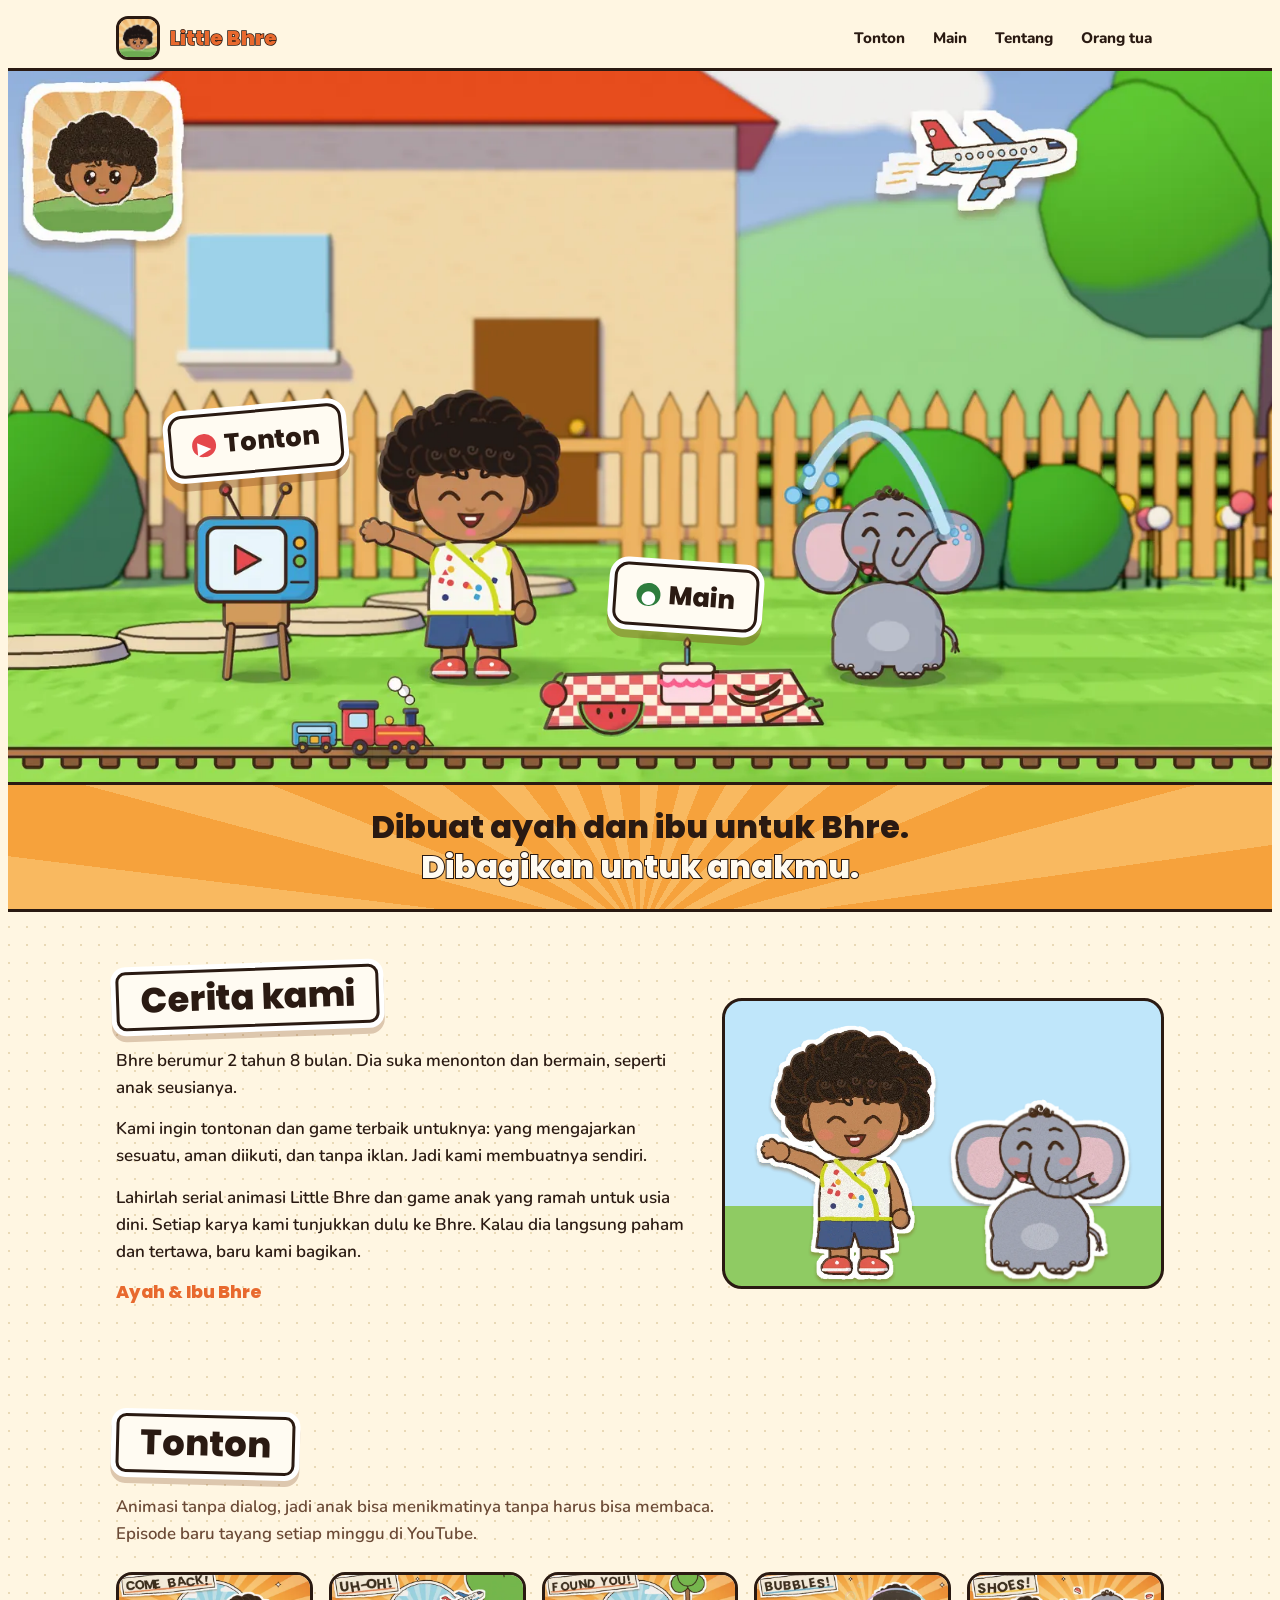
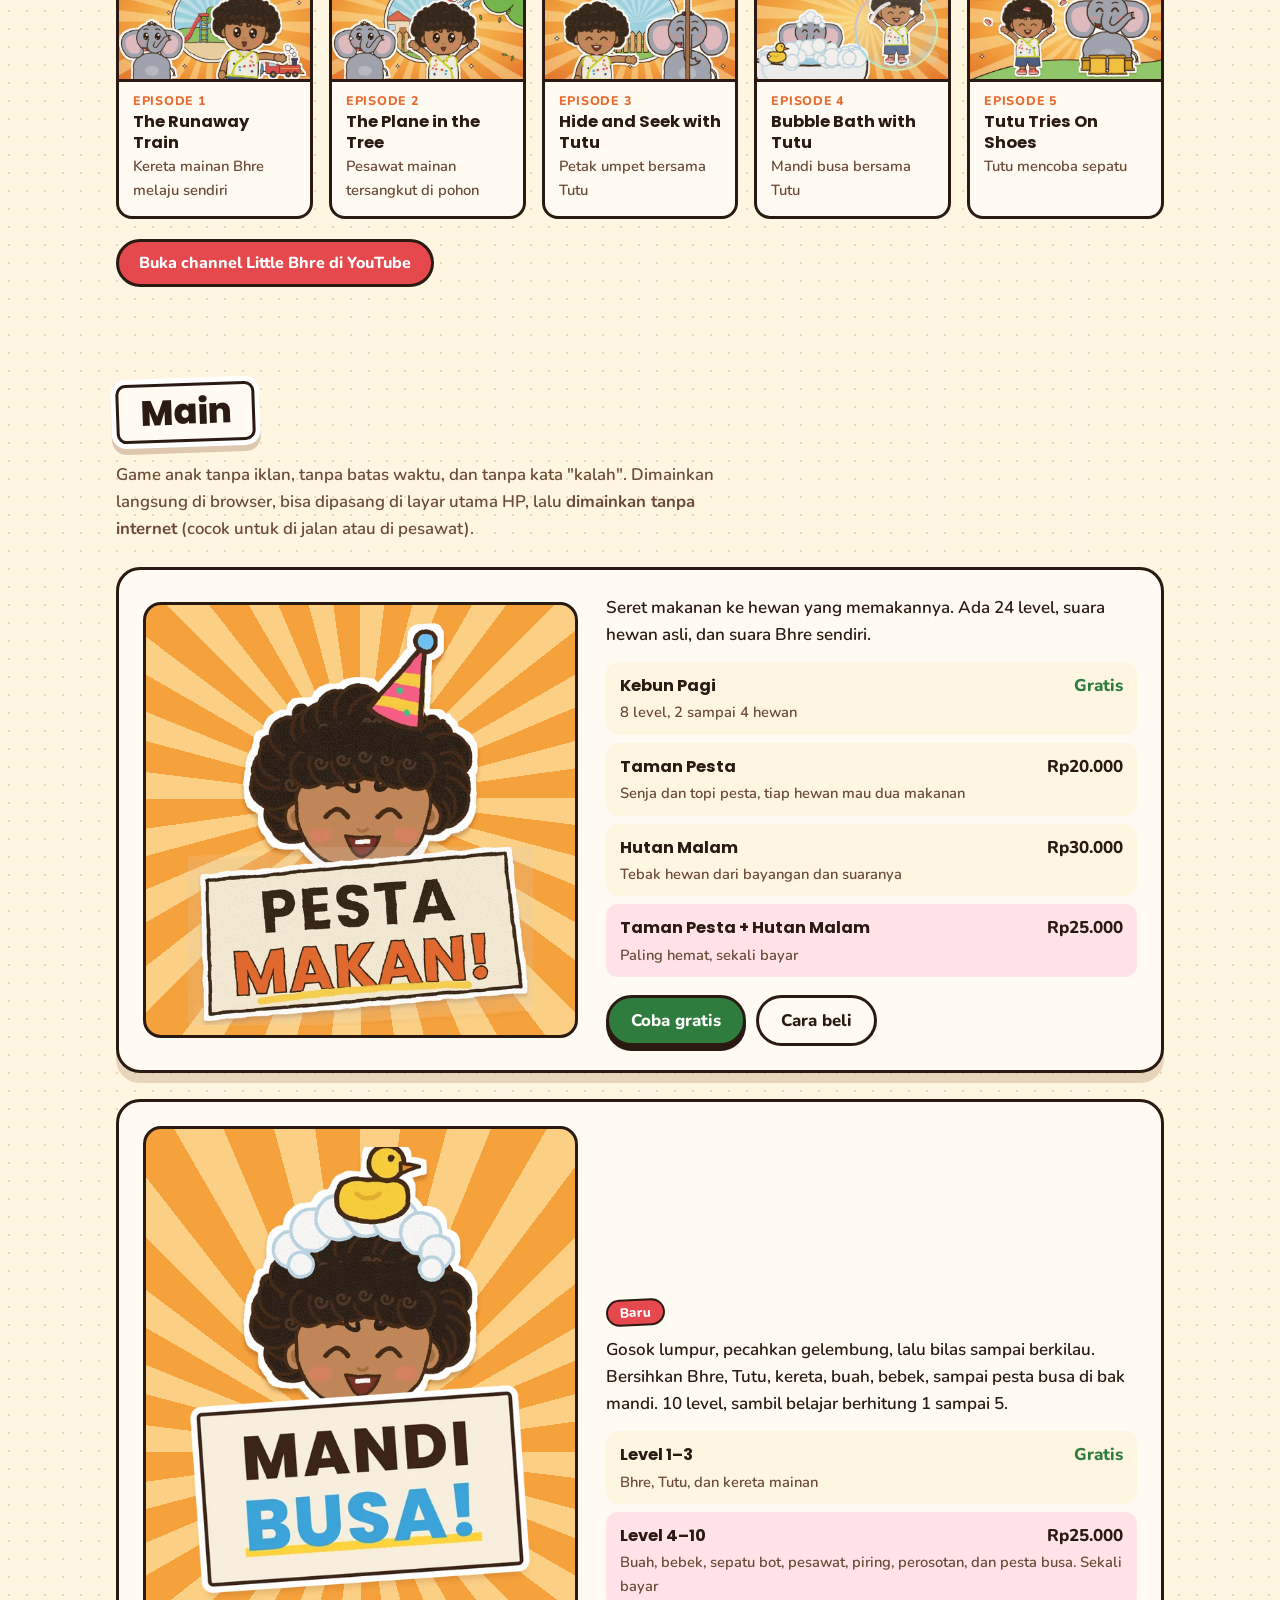
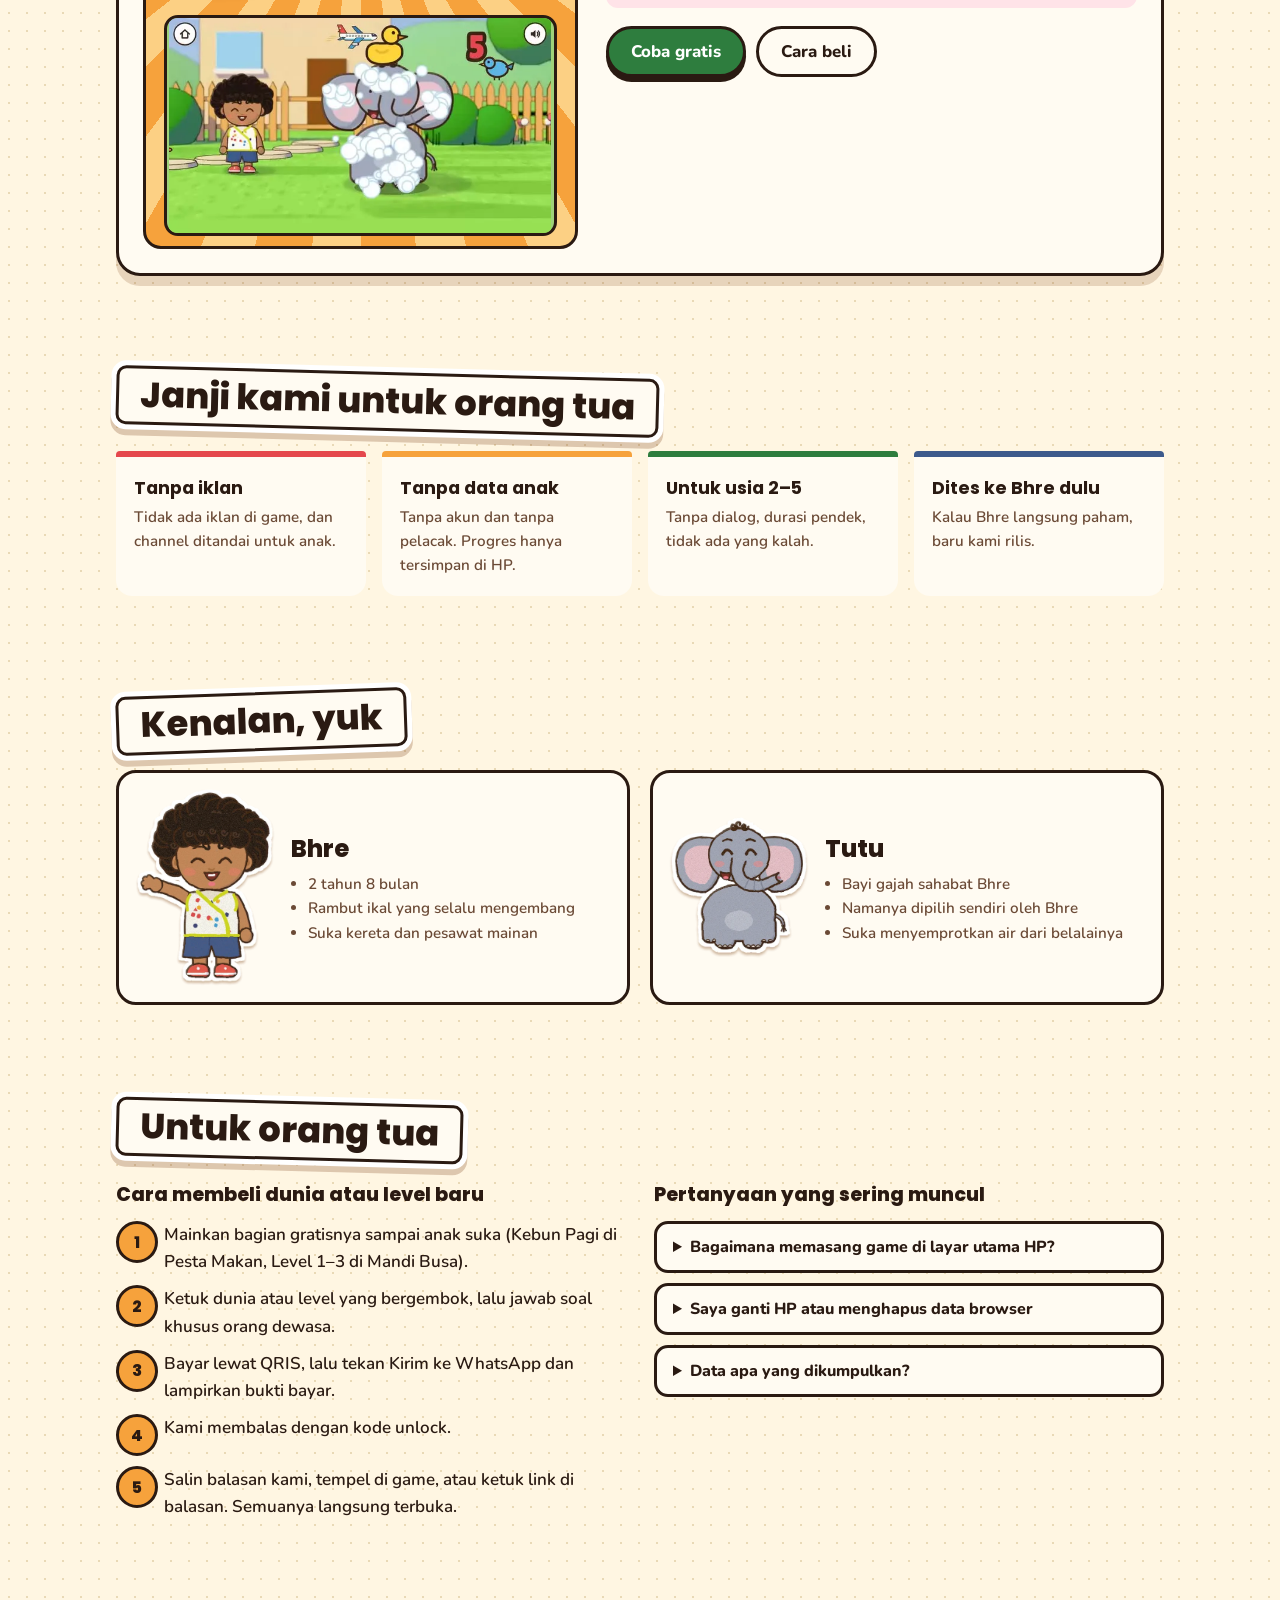
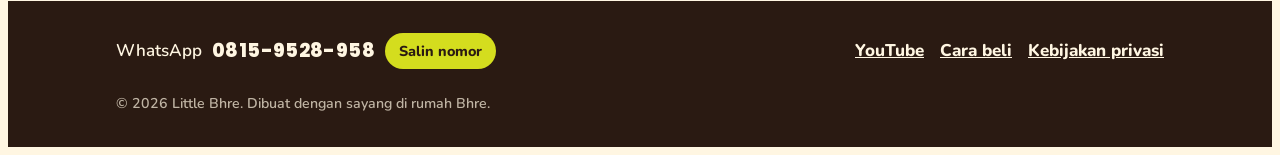
==== index.html @ a550bfcd "Info main tanpa internet + font Mandi Busa disematkan Co-Authored-By: Claude Opus 5.5 <noreply@anthr" ====
<!DOCTYPE html>
<html lang="id">
<head>
<meta charset="utf-8">
<meta name="viewport" content="width=device-width,initial-scale=1,viewport-fit=cover">
<title>Little Bhre: kartun tanpa dialog dan game anak 2–5 tahun</title>
<meta name="description" content="Dibuat ayah dan ibu untuk Bhre, dibagikan untuk anakmu. Animasi tanpa dialog dan game Pesta Makan serta Mandi Busa tanpa iklan untuk anak 2–5 tahun.">
<link rel="canonical" href="https://littlebhre.com/">
<meta property="og:title" content="Little Bhre">
<meta property="og:description" content="Dibuat ayah dan ibu untuk Bhre. Dibagikan untuk anakmu.">
<meta property="og:image" content="https://littlebhre.com/assets/og.jpg">
<meta property="og:url" content="https://littlebhre.com/">
<meta property="og:type" content="website">
<meta name="theme-color" content="#FFF6E2">
<link rel="icon" href="/favicon.png">
<link rel="apple-touch-icon" href="/apple-touch-icon.png">
<link rel="preload" href="/assets/img/78f86405.webp" as="image" media="(min-width:641px)">
<link rel="preload" href="/assets/img/39d2de30.webp" as="image" media="(max-width:640px)">
<style>
@font-face{font-family:Poppins;font-weight:700;font-display:swap;src:url(/assets/fonts/poppins-latin-700-normal.woff2) format("woff2")}
@font-face{font-family:Poppins;font-weight:800;font-display:swap;src:url(/assets/fonts/poppins-latin-800-normal.woff2) format("woff2")}
@font-face{font-family:Nunito;font-weight:600;font-display:swap;src:url(/assets/fonts/nunito-latin-600-normal.woff2) format("woff2")}
@font-face{font-family:Nunito;font-weight:700;font-display:swap;src:url(/assets/fonts/nunito-latin-700-normal.woff2) format("woff2")}
@font-face{font-family:Nunito;font-weight:800;font-display:swap;src:url(/assets/fonts/nunito-latin-800-normal.woff2) format("woff2")}
</style>
<style>
/* Layout: a storybook — the yard key visual opens the book, then each section is a page with a hand-cut sticker heading; single warm daytime theme by choice (the channel's own look). */
:root{
  --paper:#FFF6E2; --page:#FFFBF2; --sun:#F6A23C; --sun-deep:#E8692E; --ink:#2A1A12; --ink-soft:#6B4A36;
  --grass:#8FCB63; --grass-deep:#2E7D3E; --lime:#D4DD1E; --navy:#3D5A8C; --blush:#EE7F6E; --sky:#BFE6FA;
  --display:"Poppins","Arial Rounded MT Bold","Trebuchet MS",system-ui,sans-serif;
  --body:"Nunito","Trebuchet MS",system-ui,sans-serif;
  color-scheme:light;
}
*{box-sizing:border-box}
html{scroll-behavior:smooth}
@media (prefers-reduced-motion:reduce){html{scroll-behavior:auto}*{animation:none!important;transition:none!important}}
body{background:var(--paper);color:var(--ink);font:600 17px/1.6 var(--body);
  background-image:radial-gradient(#e9d9b6 1px,transparent 1.2px);background-size:18px 18px}
a{color:inherit}
img{max-width:100%;display:block}
.wrap{max-width:1080px;margin:0 auto;padding-left:max(16px,env(safe-area-inset-left,0px));padding-right:max(16px,env(safe-area-inset-right,0px))}
:focus-visible{outline:3px solid var(--navy);outline-offset:3px;border-radius:6px}

/* header */
header{position:sticky;top:env(safe-area-inset-top,0px);z-index:20;background:var(--paper);border-bottom:3px solid var(--ink)}
body::before{content:"";position:fixed;inset:0 0 auto;height:env(safe-area-inset-top,0px);z-index:21;background:var(--paper)}
header .wrap{display:flex;align-items:center;gap:14px;padding-block:8px}
.brand{display:flex;align-items:center;gap:10px;text-decoration:none;font:800 1.25rem var(--display);color:var(--sun-deep);
  -webkit-text-stroke:1.5px var(--ink);paint-order:stroke fill;white-space:nowrap}
.brand img{width:44px;height:44px;border-radius:12px;border:3px solid var(--ink)}
nav{margin-left:auto;display:flex;gap:4px;overflow-x:auto;scrollbar-width:none}
nav a{font:800 .95rem var(--body);text-decoration:none;padding:8px 12px;border-radius:999px;white-space:nowrap}
nav a:hover{background:#FFE7A8}
@media (max-width:640px){nav a.hide-s{display:none}.brand span{display:none}}

/* hero: the yard, two doors */
.hero{position:relative;border-bottom:3px solid var(--ink);background:var(--grass)}
.hero picture,.hero img{width:100%;height:auto}
.door{position:absolute;transform:translate(-50%,-50%) rotate(var(--r,-4deg));display:inline-flex;align-items:center;gap:8px;
  font:800 clamp(1rem,2.4vw,1.6rem) var(--display);text-decoration:none;color:var(--ink);background:var(--page);
  border:3px solid var(--ink);border-radius:14px;padding:.35em .8em;box-shadow:0 0 0 5px #fff,0 8px 0 5px rgba(122,58,16,.35);
  transition:transform .15s}
.door:hover{transform:translate(-50%,-55%) rotate(var(--r,-4deg)) scale(1.06)}
.door .ic{width:1.3em;height:1.3em;border-radius:50%;display:grid;place-items:center;color:#fff;font-size:.7em}
.door.watch{left:19.6%;top:52%;--r:-5deg}.door.watch .ic{background:#E5484D}
.door.play{left:53.6%;top:74%;--r:4deg}.door.play .ic{background:var(--grass-deep)}
@media (max-width:640px){.door.watch{left:22%;top:50%}.door.play{left:56%;top:76%}}
.tagline{background:var(--sun);border-bottom:3px solid var(--ink);
  background-image:repeating-conic-gradient(from 0deg at 50% 120%,#FFE7A855 0deg 7deg,transparent 7deg 15deg)}
.tagline .wrap{padding-block:22px;text-align:center}
.tagline p{margin:0;font:800 clamp(1.25rem,3.6vw,2rem)/1.25 var(--display);text-wrap:balance}
.tagline p span{display:block;color:var(--page);-webkit-text-stroke:2px var(--ink);paint-order:stroke fill}

/* pages */
section{padding-block:56px 40px}
.sticker-h{display:inline-block;margin:0 0 20px;font:800 clamp(1.5rem,4vw,2.2rem)/1.1 var(--display);background:var(--page);
  border:3px solid var(--ink);border-radius:10px;padding:.2em .6em;transform:rotate(-2deg);box-shadow:0 0 0 5px #fff,0 6px 0 5px rgba(122,58,16,.25)}
.sticker-h.alt{transform:rotate(1.5deg)}
.lead{max-width:62ch;margin:0 0 24px;color:var(--ink-soft);font-size:1.05rem}

/* story */
.story{display:grid;grid-template-columns:1.3fr 1fr;gap:32px;align-items:center}
.story-text p{margin:0 0 14px;max-width:58ch}
.sig{font:800 1.1rem var(--display);color:var(--sun-deep)}
.story-art{display:flex;align-items:flex-end;justify-content:center;gap:8px;background:var(--sky);border:3px solid var(--ink);border-radius:20px;
  padding:24px 16px 0;background-image:linear-gradient(transparent 72%,var(--grass) 72%)}
.story-art img{width:46%}
@media (max-width:760px){.story{grid-template-columns:1fr}}

/* watch */
.eps{display:grid;grid-template-columns:repeat(auto-fill,minmax(180px,1fr));gap:16px}
.ep{background:var(--page);border:3px solid var(--ink);border-radius:16px;overflow:hidden;text-decoration:none;display:flex;flex-direction:column;transition:transform .15s}
.ep:hover{transform:translateY(-4px) rotate(-.6deg)}
.ep img{aspect-ratio:16/9;width:100%;object-fit:cover;border-bottom:3px solid var(--ink)}
.ep div{padding:10px 14px 14px;display:flex;flex-direction:column;gap:2px}
.ep small{font:800 .78rem var(--body);letter-spacing:.06em;text-transform:uppercase;color:var(--sun-deep)}
.ep b{font:700 1.02rem/1.3 var(--display)}
.ep span{font-size:.92rem;color:var(--ink-soft)}
.more{display:inline-flex;margin-top:20px;font:800 1rem var(--body);background:#E5484D;color:#fff;border:3px solid var(--ink);border-radius:999px;padding:10px 20px;text-decoration:none}

/* play */
.game{display:grid;grid-template-columns:minmax(0,.9fr) minmax(0,1.1fr);gap:28px;align-items:center;background:var(--page);border:3px solid var(--ink);
  border-radius:24px;padding:24px;box-shadow:0 10px 0 rgba(122,58,16,.18)}
.game-art{position:relative;background:var(--sun);border:3px solid var(--ink);border-radius:18px;padding:18px 18px 10px;
  background-image:repeating-conic-gradient(from 0deg at 50% 45%,#FFE7A8aa 0deg 7deg,transparent 7deg 15deg);display:flex;flex-direction:column;align-items:center}
.game-art .hd{width:62%}
.game-art .tt{width:88%;margin-top:-10%}
.worlds{list-style:none;margin:0 0 18px;padding:0;display:flex;flex-direction:column;gap:8px}
.worlds li{display:grid;grid-template-columns:1fr auto;gap:2px 12px;align-items:baseline;padding:10px 14px;border-radius:12px;background:var(--paper)}
.worlds b{font:700 1.02rem var(--display)}
.worlds em{font-style:normal;font-weight:800;font-variant-numeric:tabular-nums;white-space:nowrap}
.worlds li.free em{color:var(--grass-deep)}
.worlds li.best{background:#FFE3E8}
.worlds span{grid-column:1/-1;font-size:.92rem;color:var(--ink-soft)}
.btns{display:flex;gap:10px;flex-wrap:wrap}
.btn{font:800 1.05rem var(--body);text-decoration:none;border:3px solid var(--ink);border-radius:999px;padding:11px 22px;display:inline-flex}
.btn.go{background:var(--grass-deep);color:#fff;box-shadow:0 5px 0 var(--ink)}
.btn.ghost{background:var(--page)}
.game+.game{margin-top:26px}
.game-art .pv{width:100%;margin-top:12px;border:3px solid var(--ink);border-radius:14px;background:#9fd27a;aspect-ratio:16/9;display:block}
.new{display:inline-block;font:800 .85rem var(--body);background:#E5484D;color:#fff;border:2px solid var(--ink);border-radius:999px;padding:2px 12px;margin-bottom:10px;transform:rotate(-3deg)}
@media (max-width:760px){.game{grid-template-columns:1fr}}

/* promise */
.promises{display:grid;grid-template-columns:repeat(4,1fr);gap:16px}
.pr{padding:18px;border-top:6px solid var(--c);background:var(--page);border-radius:4px 4px 16px 16px}
.pr b{display:block;font:700 1.1rem var(--display);margin-bottom:4px}
.pr p{margin:0;font-size:.95rem;color:var(--ink-soft)}
@media (max-width:860px){.promises{grid-template-columns:repeat(2,1fr)}}
@media (max-width:460px){.promises{grid-template-columns:1fr}}

/* meet */
.meet{display:grid;grid-template-columns:1fr 1fr;gap:20px}
.who{display:grid;grid-template-columns:140px 1fr;gap:16px;align-items:center;background:var(--page);border:3px solid var(--ink);border-radius:20px;padding:16px}
.who img{width:100%}
.who h3{margin:0 0 6px;font:800 1.5rem var(--display)}
.who ul{margin:0;padding-left:1.1em;color:var(--ink-soft);font-size:.95rem}
@media (max-width:760px){.meet{grid-template-columns:1fr}}
@media (max-width:420px){.who{grid-template-columns:96px 1fr}}

/* parents */
.parents{display:grid;grid-template-columns:1fr 1fr;gap:28px}
.steps{margin:0;padding:0;list-style:none;counter-reset:s;display:flex;flex-direction:column;gap:10px}
.steps li{counter-increment:s;display:grid;grid-template-columns:36px 1fr;gap:12px;align-items:start}
.steps li::before{content:counter(s);width:36px;height:36px;border-radius:50%;background:var(--sun);border:3px solid var(--ink);display:grid;place-items:center;font:800 1rem var(--display)}
details{background:var(--page);border:3px solid var(--ink);border-radius:14px;padding:12px 16px;margin-bottom:10px}
summary{font:800 1rem var(--body);cursor:pointer}
details p{margin:8px 0 0;color:var(--ink-soft);font-size:.95rem}
@media (max-width:760px){.parents{grid-template-columns:1fr}}
h3.sub{font:800 1.2rem var(--display);margin:0 0 12px}

/* footer */
footer{background:var(--ink);color:var(--paper);margin-top:40px}
footer .wrap{padding-block:32px;display:flex;flex-wrap:wrap;gap:24px;justify-content:space-between;align-items:center}
footer .wa{display:flex;align-items:center;gap:10px;flex-wrap:wrap}
footer .num{font:800 1.2rem var(--display);user-select:all;letter-spacing:.02em}
footer button{font:800 .9rem var(--body);background:var(--lime);color:var(--ink);border:0;border-radius:999px;padding:8px 14px;cursor:pointer}
footer .links{display:flex;gap:16px;flex-wrap:wrap}
footer .links a{color:var(--paper);font-weight:800}
footer small{display:block;width:100%;opacity:.7}
</style>
</head>
<body>
<header>
  <div class="wrap">
    <a class="brand" href="#top"><img src="/assets/img/2ba842e4.webp" alt=""><span>Little Bhre</span></a>
    <nav aria-label="Menu">
      <a href="#tonton">Tonton</a>
      <a href="#main">Main</a>
      <a class="hide-s" href="#tentang">Tentang</a>
      <a href="#orang-tua">Orang tua</a>
    </nav>
  </div>
</header>

<main id="top">
  <div class="hero">
    <picture>
      <source media="(max-width:640px)" srcset="/assets/img/39d2de30.webp">
      <img src="/assets/img/78f86405.webp" alt="Pagi di halaman rumah Bhre: Bhre melambai, Tutu si bayi gajah menyemprotkan air, TV kecil di bangku, tikar piknik penuh makanan, kereta mainan di rel, dan pesawat mainan di langit." width="1600" height="900">
    </picture>
    <a class="door watch" href="#tonton"><span class="ic">▶</span>Tonton</a>
    <a class="door play" href="#main"><span class="ic">●</span>Main</a>
  </div>

  <div class="tagline"><div class="wrap"><p>Dibuat ayah dan ibu untuk Bhre. <span>Dibagikan untuk anakmu.</span></p></div></div>

  <section id="tentang"><div class="wrap story">
    <div class="story-text">
      <h2 class="sticker-h">Cerita kami</h2>
      <p>Bhre berumur 2 tahun 8 bulan. Dia suka menonton dan bermain, seperti anak seusianya.</p>
      <p>Kami ingin tontonan dan game terbaik untuknya: yang mengajarkan sesuatu, aman diikuti, dan tanpa iklan. Jadi kami membuatnya sendiri.</p>
      <p>Lahirlah serial animasi Little Bhre dan game anak yang ramah untuk usia dini. Setiap karya kami tunjukkan dulu ke Bhre. Kalau dia langsung paham dan tertawa, baru kami bagikan.</p>
      <p class="sig">Ayah &amp; Ibu Bhre</p>
    </div>
    <div class="story-art"><img src="/assets/img/f233f52d.webp" alt="Bhre melambai"><img src="/assets/img/1e8a3838.webp" alt="Tutu si bayi gajah"></div>
  </div></section>

  <section id="tonton"><div class="wrap">
    <h2 class="sticker-h alt">Tonton</h2>
    <p class="lead">Animasi tanpa dialog, jadi anak bisa menikmatinya tanpa harus bisa membaca. Episode baru tayang setiap minggu di YouTube.</p>
    <div class="eps">
      <a class="ep" href="https://www.youtube.com/@LittleBhre" target="_blank" rel="noopener"><img src="/assets/img/b482a9e2.webp" alt="" loading="lazy"><div><small>Episode 1</small><b>The Runaway Train</b><span>Kereta mainan Bhre melaju sendiri</span></div></a>
      <a class="ep" href="https://www.youtube.com/@LittleBhre" target="_blank" rel="noopener"><img src="/assets/img/e66107a1.webp" alt="" loading="lazy"><div><small>Episode 2</small><b>The Plane in the Tree</b><span>Pesawat mainan tersangkut di pohon</span></div></a>
      <a class="ep" href="https://www.youtube.com/@LittleBhre" target="_blank" rel="noopener"><img src="/assets/img/efaaf695.webp" alt="" loading="lazy"><div><small>Episode 3</small><b>Hide and Seek with Tutu</b><span>Petak umpet bersama Tutu</span></div></a>
      <a class="ep" href="https://www.youtube.com/@LittleBhre" target="_blank" rel="noopener"><img src="/assets/img/8c132d86.webp" alt="" loading="lazy"><div><small>Episode 4</small><b>Bubble Bath with Tutu</b><span>Mandi busa bersama Tutu</span></div></a>
      <a class="ep" href="https://www.youtube.com/@LittleBhre" target="_blank" rel="noopener"><img src="/assets/img/aa421051.webp" alt="" loading="lazy"><div><small>Episode 5</small><b>Tutu Tries On Shoes</b><span>Tutu mencoba sepatu</span></div></a>
    </div>
    <a class="more" href="https://www.youtube.com/@LittleBhre" target="_blank" rel="noopener">Buka channel Little Bhre di YouTube</a>
  </div></section>

  <section id="main"><div class="wrap">
    <h2 class="sticker-h">Main</h2>
    <p class="lead">Game anak tanpa iklan, tanpa batas waktu, dan tanpa kata "kalah". Dimainkan langsung di browser, bisa dipasang di layar utama HP, lalu <b>dimainkan tanpa internet</b> (cocok untuk di jalan atau di pesawat).</p>
    <div class="game">
      <div class="game-art"><img class="hd" src="/assets/img/6e64c2ef.webp" alt="Bhre bertopi pesta tertawa"><img class="tt" src="/assets/img/75345f1c.webp" alt="Pesta Makan!"></div>
      <div>
        <p style="margin:0 0 14px">Seret makanan ke hewan yang memakannya. Ada 24 level, suara hewan asli, dan suara Bhre sendiri.</p>
        <ul class="worlds">
          <li class="free"><b>Kebun Pagi</b><em>Gratis</em><span>8 level, 2 sampai 4 hewan</span></li>
          <li><b>Taman Pesta</b><em>Rp20.000</em><span>Senja dan topi pesta, tiap hewan mau dua makanan</span></li>
          <li><b>Hutan Malam</b><em>Rp30.000</em><span>Tebak hewan dari bayangan dan suaranya</span></li>
          <li class="best"><b>Taman Pesta + Hutan Malam</b><em>Rp25.000</em><span>Paling hemat, sekali bayar</span></li>
        </ul>
        <div class="btns">
          <a class="btn go" href="/pesta-makan/">Coba gratis</a>
          <a class="btn ghost" href="#orang-tua">Cara beli</a>
        </div>
      </div>
    </div>
    <div class="game">
      <div class="game-art"><img class="hd" src="/assets/img/mb_head.webp" alt="Bhre bermahkota busa dan bebek karet, tertawa"><img class="tt" src="/assets/img/mb_title.webp" alt="Mandi Busa!">
        <video class="pv" src="/assets/img/mb_preview.mp4" poster="/assets/img/mb_preview.webp" autoplay muted loop playsinline preload="metadata" aria-label="Cuplikan permainan Mandi Busa"></video></div>
      <div>
        <span class="new">Baru</span>
        <p style="margin:0 0 14px">Gosok lumpur, pecahkan gelembung, lalu bilas sampai berkilau. Bersihkan Bhre, Tutu, kereta, buah, bebek, sampai pesta busa di bak mandi. 10 level, sambil belajar berhitung 1 sampai 5.</p>
        <ul class="worlds">
          <li class="free"><b>Level 1–3</b><em>Gratis</em><span>Bhre, Tutu, dan kereta mainan</span></li>
          <li class="best"><b>Level 4–10</b><em>Rp25.000</em><span>Buah, bebek, sepatu bot, pesawat, piring, perosotan, dan pesta busa. Sekali bayar</span></li>
        </ul>
        <div class="btns">
          <a class="btn go" href="/mandi-busa/">Coba gratis</a>
          <a class="btn ghost" href="#orang-tua">Cara beli</a>
        </div>
      </div>
    </div>
  </div></section>

  <section id="janji"><div class="wrap">
    <h2 class="sticker-h alt">Janji kami untuk orang tua</h2>
    <div class="promises">
      <div class="pr" style="--c:#E5484D"><b>Tanpa iklan</b><p>Tidak ada iklan di game, dan channel ditandai untuk anak.</p></div>
      <div class="pr" style="--c:var(--sun)"><b>Tanpa data anak</b><p>Tanpa akun dan tanpa pelacak. Progres hanya tersimpan di HP.</p></div>
      <div class="pr" style="--c:var(--grass-deep)"><b>Untuk usia 2–5</b><p>Tanpa dialog, durasi pendek, tidak ada yang kalah.</p></div>
      <div class="pr" style="--c:var(--navy)"><b>Dites ke Bhre dulu</b><p>Kalau Bhre langsung paham, baru kami rilis.</p></div>
    </div>
  </div></section>

  <section id="kenalan"><div class="wrap">
    <h2 class="sticker-h">Kenalan, yuk</h2>
    <div class="meet">
      <div class="who"><img src="/assets/img/f233f52d.webp" alt=""><div><h3>Bhre</h3><ul><li>2 tahun 8 bulan</li><li>Rambut ikal yang selalu mengembang</li><li>Suka kereta dan pesawat mainan</li></ul></div></div>
      <div class="who"><img src="/assets/img/1e8a3838.webp" alt=""><div><h3>Tutu</h3><ul><li>Bayi gajah sahabat Bhre</li><li>Namanya dipilih sendiri oleh Bhre</li><li>Suka menyemprotkan air dari belalainya</li></ul></div></div>
    </div>
  </div></section>

  <section id="orang-tua"><div class="wrap">
    <h2 class="sticker-h alt">Untuk orang tua</h2>
    <div class="parents">
      <div>
        <h3 class="sub">Cara membeli dunia atau level baru</h3>
        <ol class="steps">
          <li>Mainkan bagian gratisnya sampai anak suka (Kebun Pagi di Pesta Makan, Level 1–3 di Mandi Busa).</li>
          <li>Ketuk dunia atau level yang bergembok, lalu jawab soal khusus orang dewasa.</li>
          <li>Bayar lewat QRIS, lalu tekan Kirim ke WhatsApp dan lampirkan bukti bayar.</li>
          <li>Kami membalas dengan kode unlock.</li>
          <li>Salin balasan kami, tempel di game, atau ketuk link di balasan. Semuanya langsung terbuka.</li>
        </ol>
      </div>
      <div>
        <h3 class="sub">Pertanyaan yang sering muncul</h3>
        <details><summary>Bagaimana memasang game di layar utama HP?</summary><p>Android: buka game di Chrome, lalu tekan tombol <b>📲 Pasang di HP</b> (atau menu ⋮ → <b>Instal aplikasi</b>). iPhone: buka di Safari, tekan tombol Bagikan → <b>Tambahkan ke Layar Utama</b>. Ikon game muncul seperti aplikasi dan tetap bisa dimainkan tanpa internet.</p></details>
        <details><summary>Saya ganti HP atau menghapus data browser</summary><p>Kode unlock terikat ke HP. Kirim bukti bayar lama ke WhatsApp kami, dan kami buatkan kode baru tanpa biaya.</p></details>
        <details><summary>Data apa yang dikumpulkan?</summary><p>Tidak ada. Game tidak memakai akun, iklan, atau pelacak. Pembayaran lewat QRIS dan percakapan WhatsApp hanya untuk mengirim kode.</p></details>
      </div>
    </div>
  </div></section>
</main>

<footer><div class="wrap">
  <div class="wa"><span>WhatsApp</span><span class="num" id="wa">0815-9528-958</span><button id="copyWa" type="button">Salin nomor</button></div>
  <div class="links"><a href="https://www.youtube.com/@LittleBhre" target="_blank" rel="noopener">YouTube</a><a href="#orang-tua">Cara beli</a><a href="/privasi/">Kebijakan privasi</a></div>
  <small>© 2026 Little Bhre. Dibuat dengan sayang di rumah Bhre.</small>
</div></footer>

<script>
document.getElementById("copyWa").addEventListener("click",async e=>{const b=e.currentTarget;
  try{await navigator.clipboard.writeText("08159528958");b.textContent="Tersalin"}
  catch(_){const r=document.createRange();r.selectNodeContents(document.getElementById("wa"));const s=getSelection();s.removeAllRanges();s.addRange(r);b.textContent="Nomor terpilih"}
  setTimeout(()=>b.textContent="Salin nomor",1600)});
</script>

</body></html>
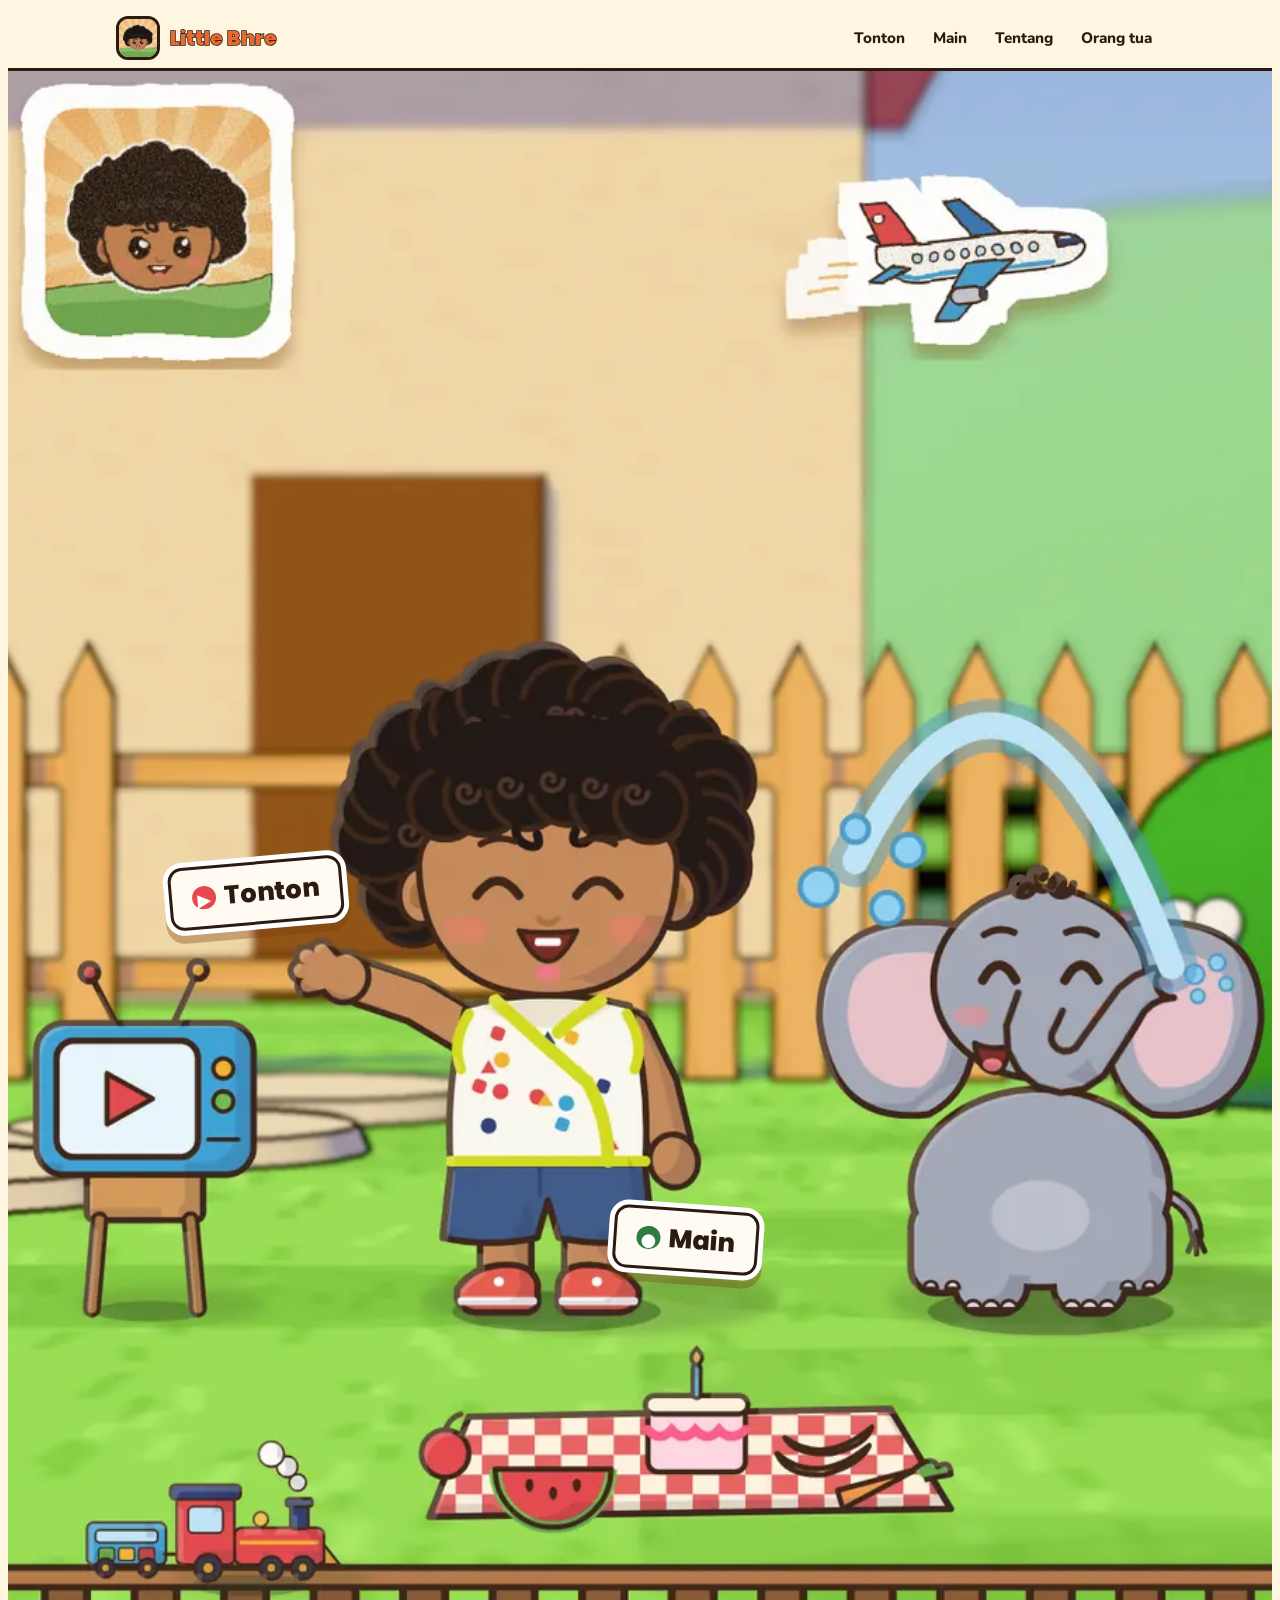
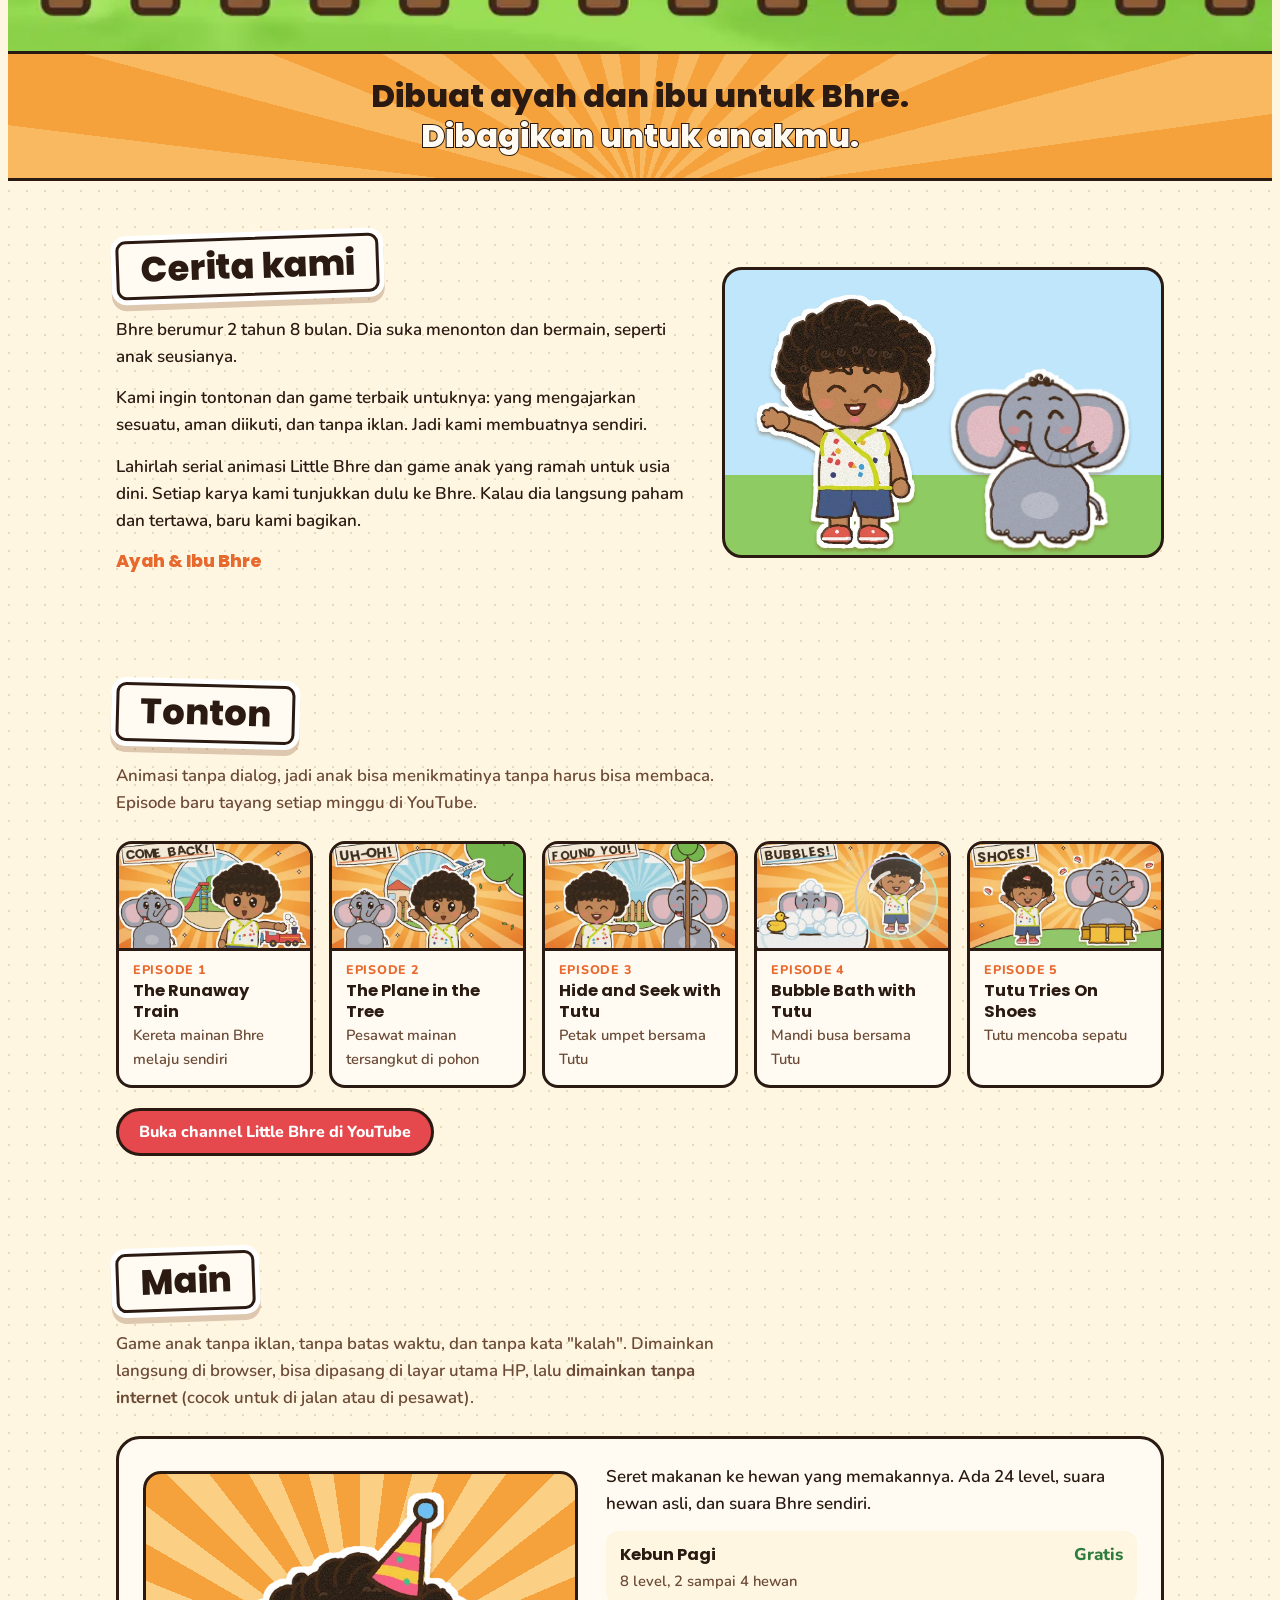
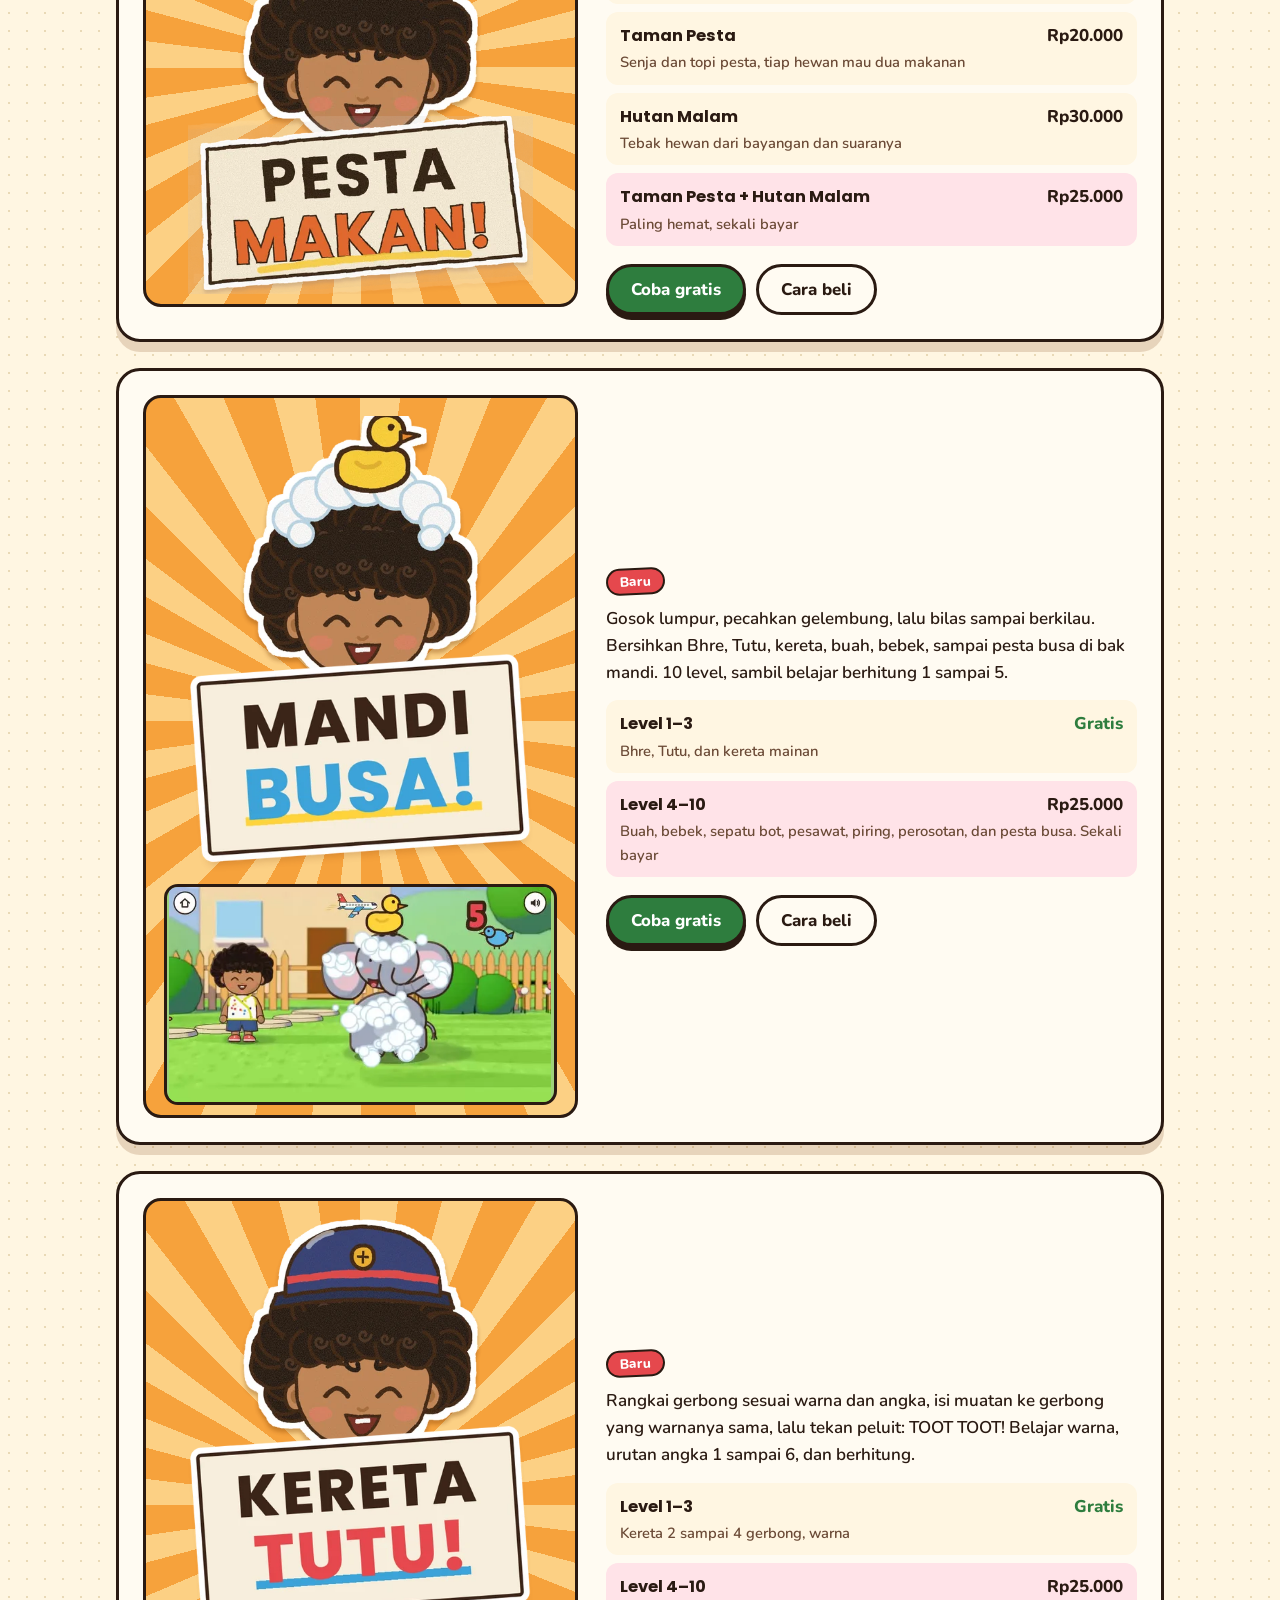
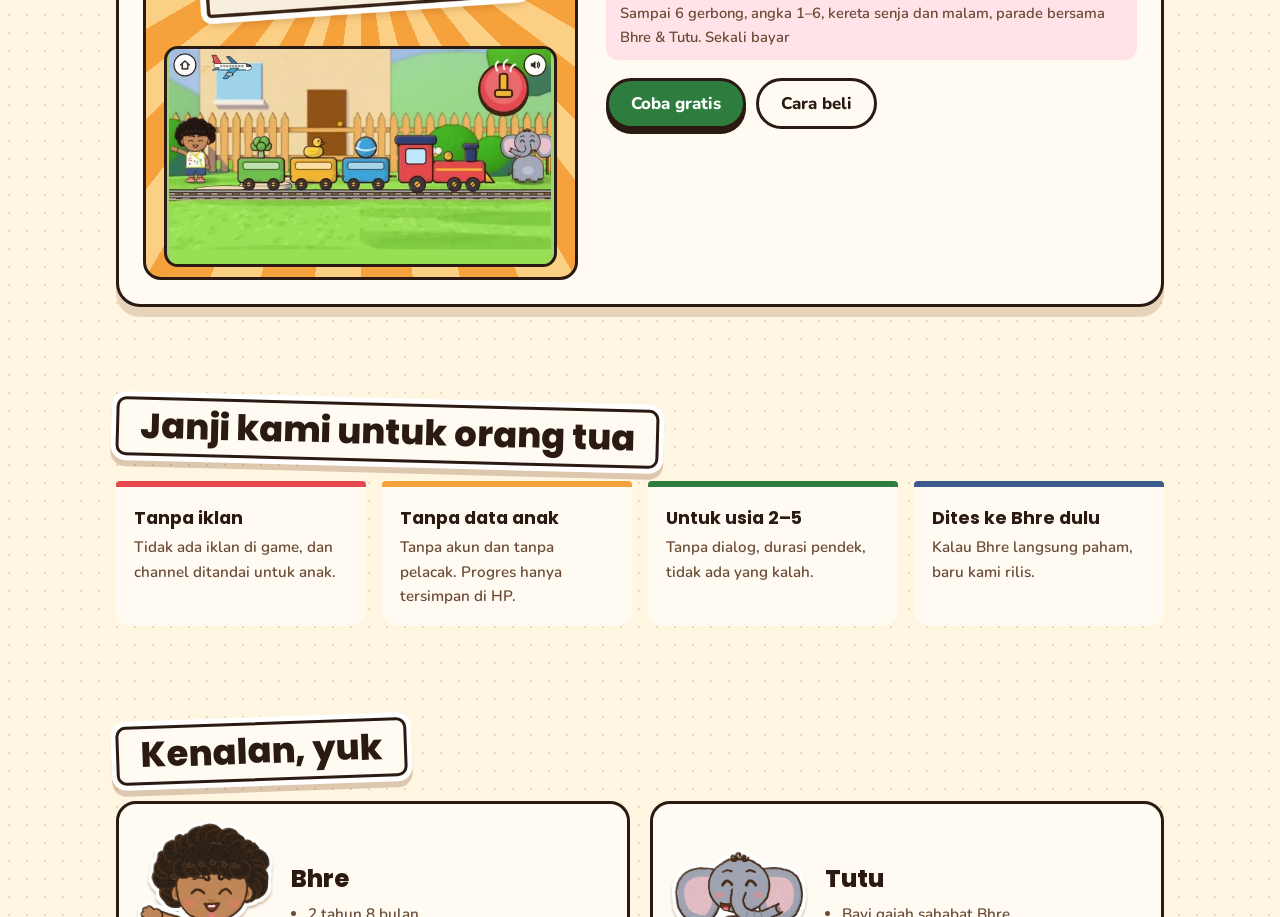
==== commit 6d109f3a: "Kereta Tutu + kartu beranda Co-Authored-By: Claude Opus 5.5 <noreply@anthropic.com> Claude-Session: " ====
--- a/index.html
+++ b/index.html
@@ -4,7 +4,7 @@
 <meta charset="utf-8">
 <meta name="viewport" content="width=device-width,initial-scale=1,viewport-fit=cover">
 <title>Little Bhre: kartun tanpa dialog dan game anak 2–5 tahun</title>
-<meta name="description" content="Dibuat ayah dan ibu untuk Bhre, dibagikan untuk anakmu. Animasi tanpa dialog dan game Pesta Makan serta Mandi Busa tanpa iklan untuk anak 2–5 tahun.">
+<meta name="description" content="Dibuat ayah dan ibu untuk Bhre, dibagikan untuk anakmu. Animasi tanpa dialog dan game Pesta Makan, Mandi Busa, serta Kereta Tutu tanpa iklan untuk anak 2–5 tahun.">
 <link rel="canonical" href="https://littlebhre.com/">
 <meta property="og:title" content="Little Bhre">
 <meta property="og:description" content="Dibuat ayah dan ibu untuk Bhre. Dibagikan untuk anakmu.">
@@ -245,6 +245,22 @@
         </div>
       </div>
     </div>
+    <div class="game">
+      <div class="game-art"><img class="hd" src="/assets/img/kt_head.webp" alt="Bhre bertopi masinis tertawa"><img class="tt" src="/assets/img/kt_title.webp" alt="Kereta Tutu!">
+        <video class="pv" src="/assets/img/kt_preview.mp4" poster="/assets/img/kt_preview.webp" autoplay muted loop playsinline preload="metadata" aria-label="Cuplikan permainan Kereta Tutu"></video></div>
+      <div>
+        <span class="new">Baru</span>
+        <p style="margin:0 0 14px">Rangkai gerbong sesuai warna dan angka, isi muatan ke gerbong yang warnanya sama, lalu tekan peluit: TOOT TOOT! Belajar warna, urutan angka 1 sampai 6, dan berhitung.</p>
+        <ul class="worlds">
+          <li class="free"><b>Level 1–3</b><em>Gratis</em><span>Kereta 2 sampai 4 gerbong, warna</span></li>
+          <li class="best"><b>Level 4–10</b><em>Rp25.000</em><span>Sampai 6 gerbong, angka 1–6, kereta senja dan malam, parade bersama Bhre &amp; Tutu. Sekali bayar</span></li>
+        </ul>
+        <div class="btns">
+          <a class="btn go" href="/kereta-tutu/">Coba gratis</a>
+          <a class="btn ghost" href="#orang-tua">Cara beli</a>
+        </div>
+      </div>
+    </div>
   </div></section>
 
   <section id="janji"><div class="wrap">
@@ -271,7 +287,7 @@
       <div>
         <h3 class="sub">Cara membeli dunia atau level baru</h3>
         <ol class="steps">
-          <li>Mainkan bagian gratisnya sampai anak suka (Kebun Pagi di Pesta Makan, Level 1–3 di Mandi Busa).</li>
+          <li>Mainkan bagian gratisnya sampai anak suka (Kebun Pagi di Pesta Makan, Level 1–3 di Mandi Busa dan Kereta Tutu).</li>
           <li>Ketuk dunia atau level yang bergembok, lalu jawab soal khusus orang dewasa.</li>
           <li>Bayar lewat QRIS, lalu tekan Kirim ke WhatsApp dan lampirkan bukti bayar.</li>
           <li>Kami membalas dengan kode unlock.</li>
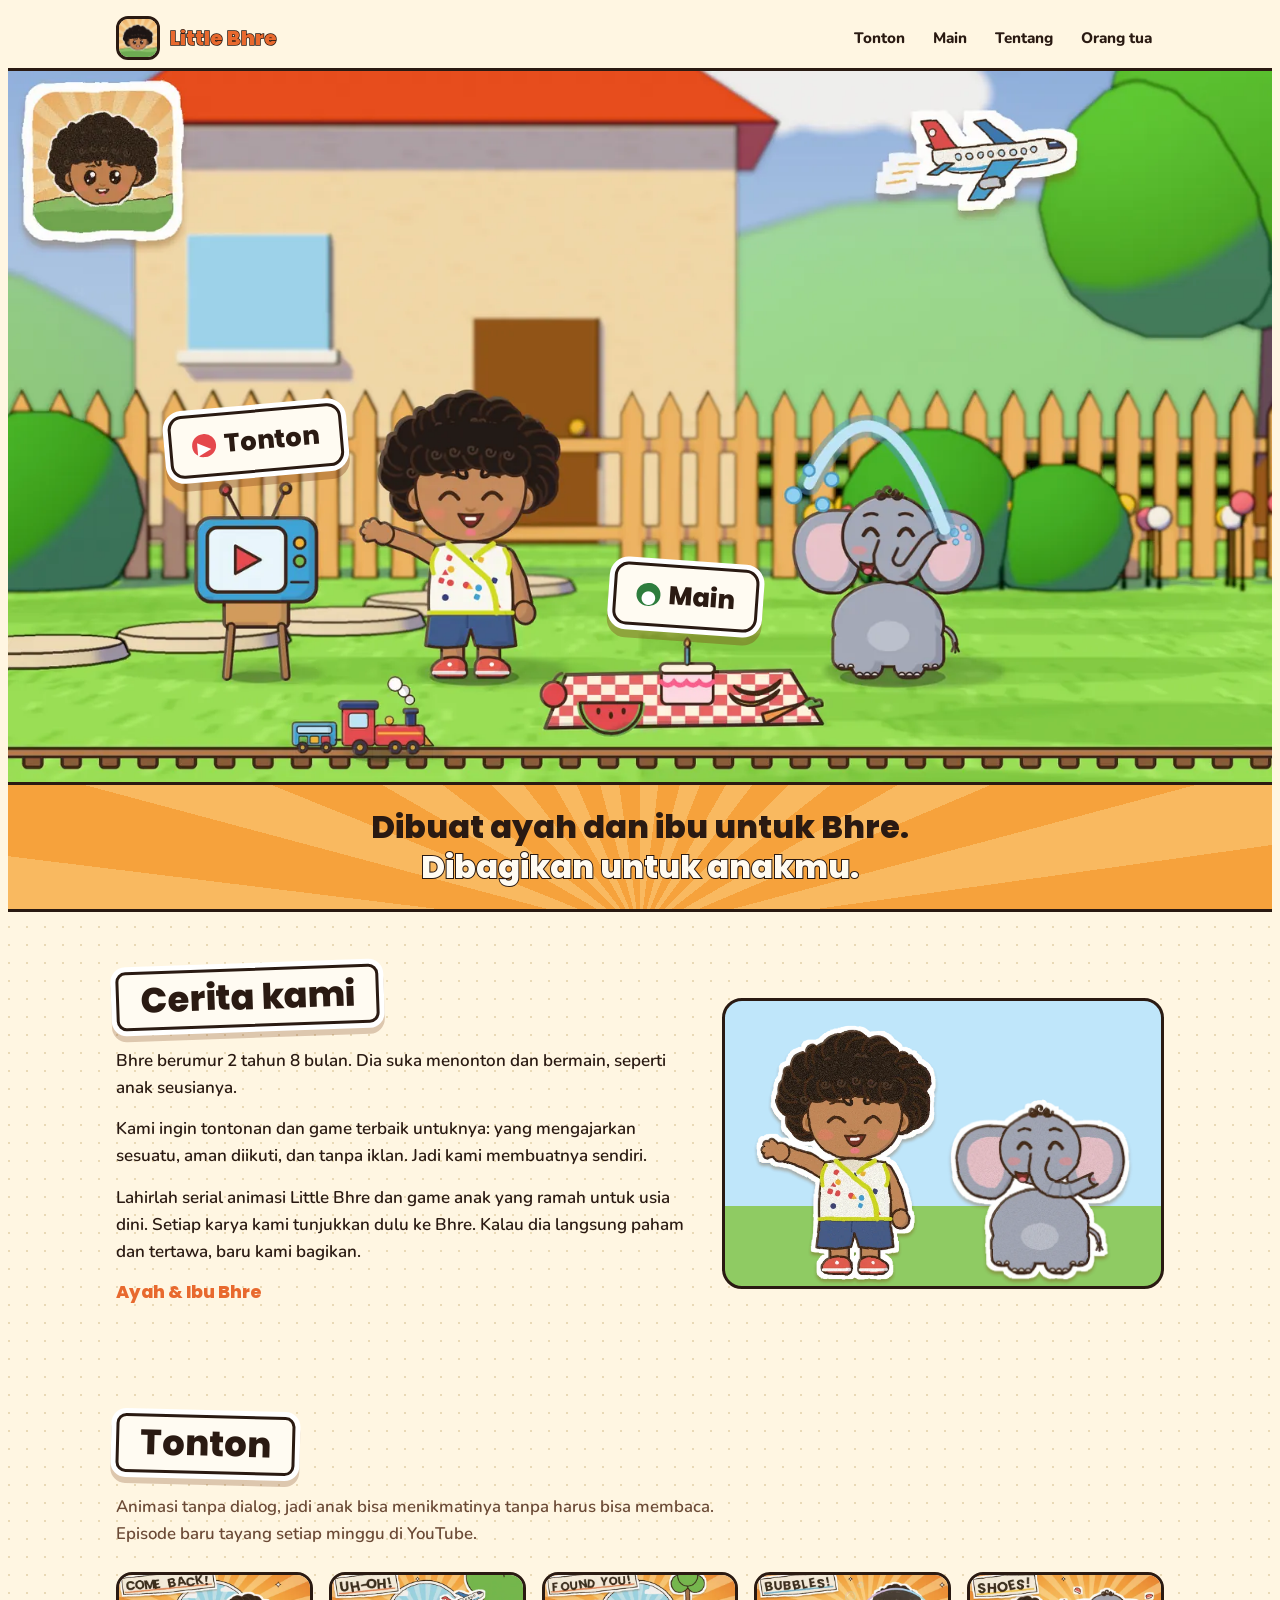
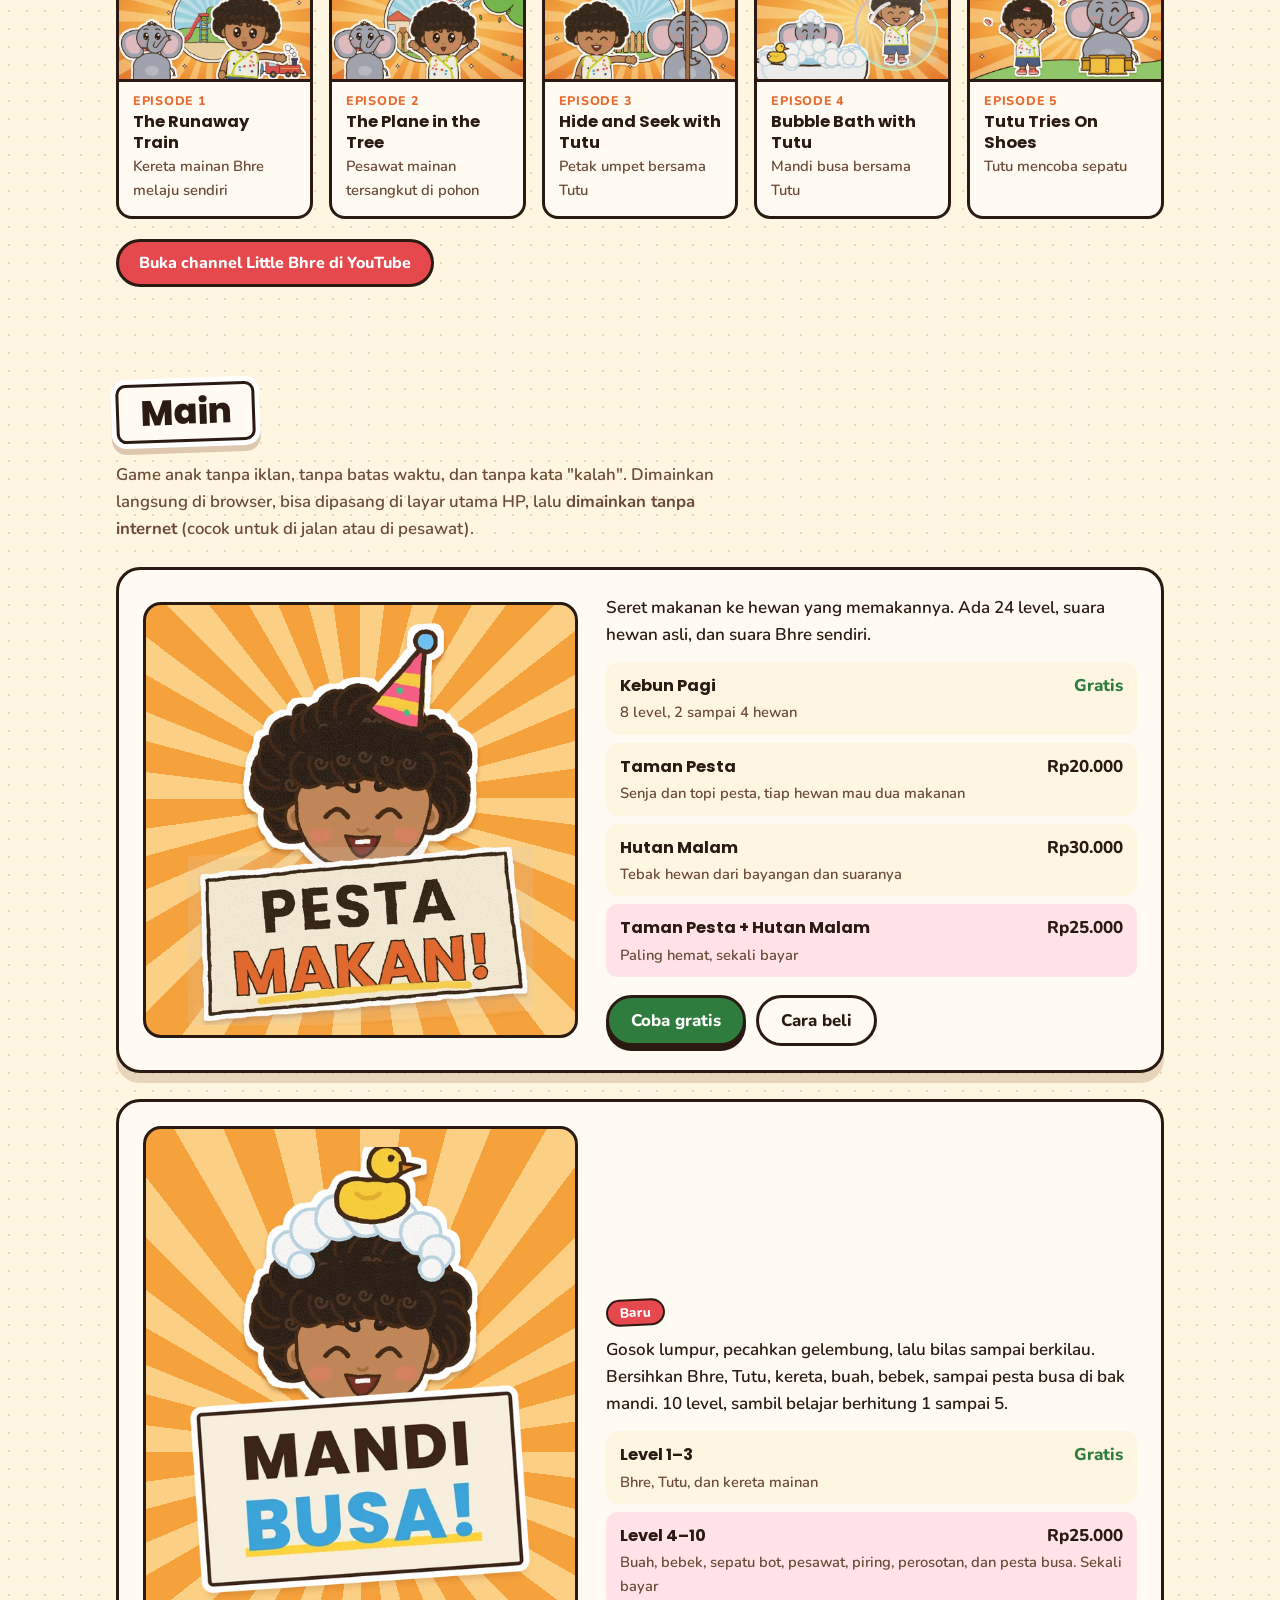
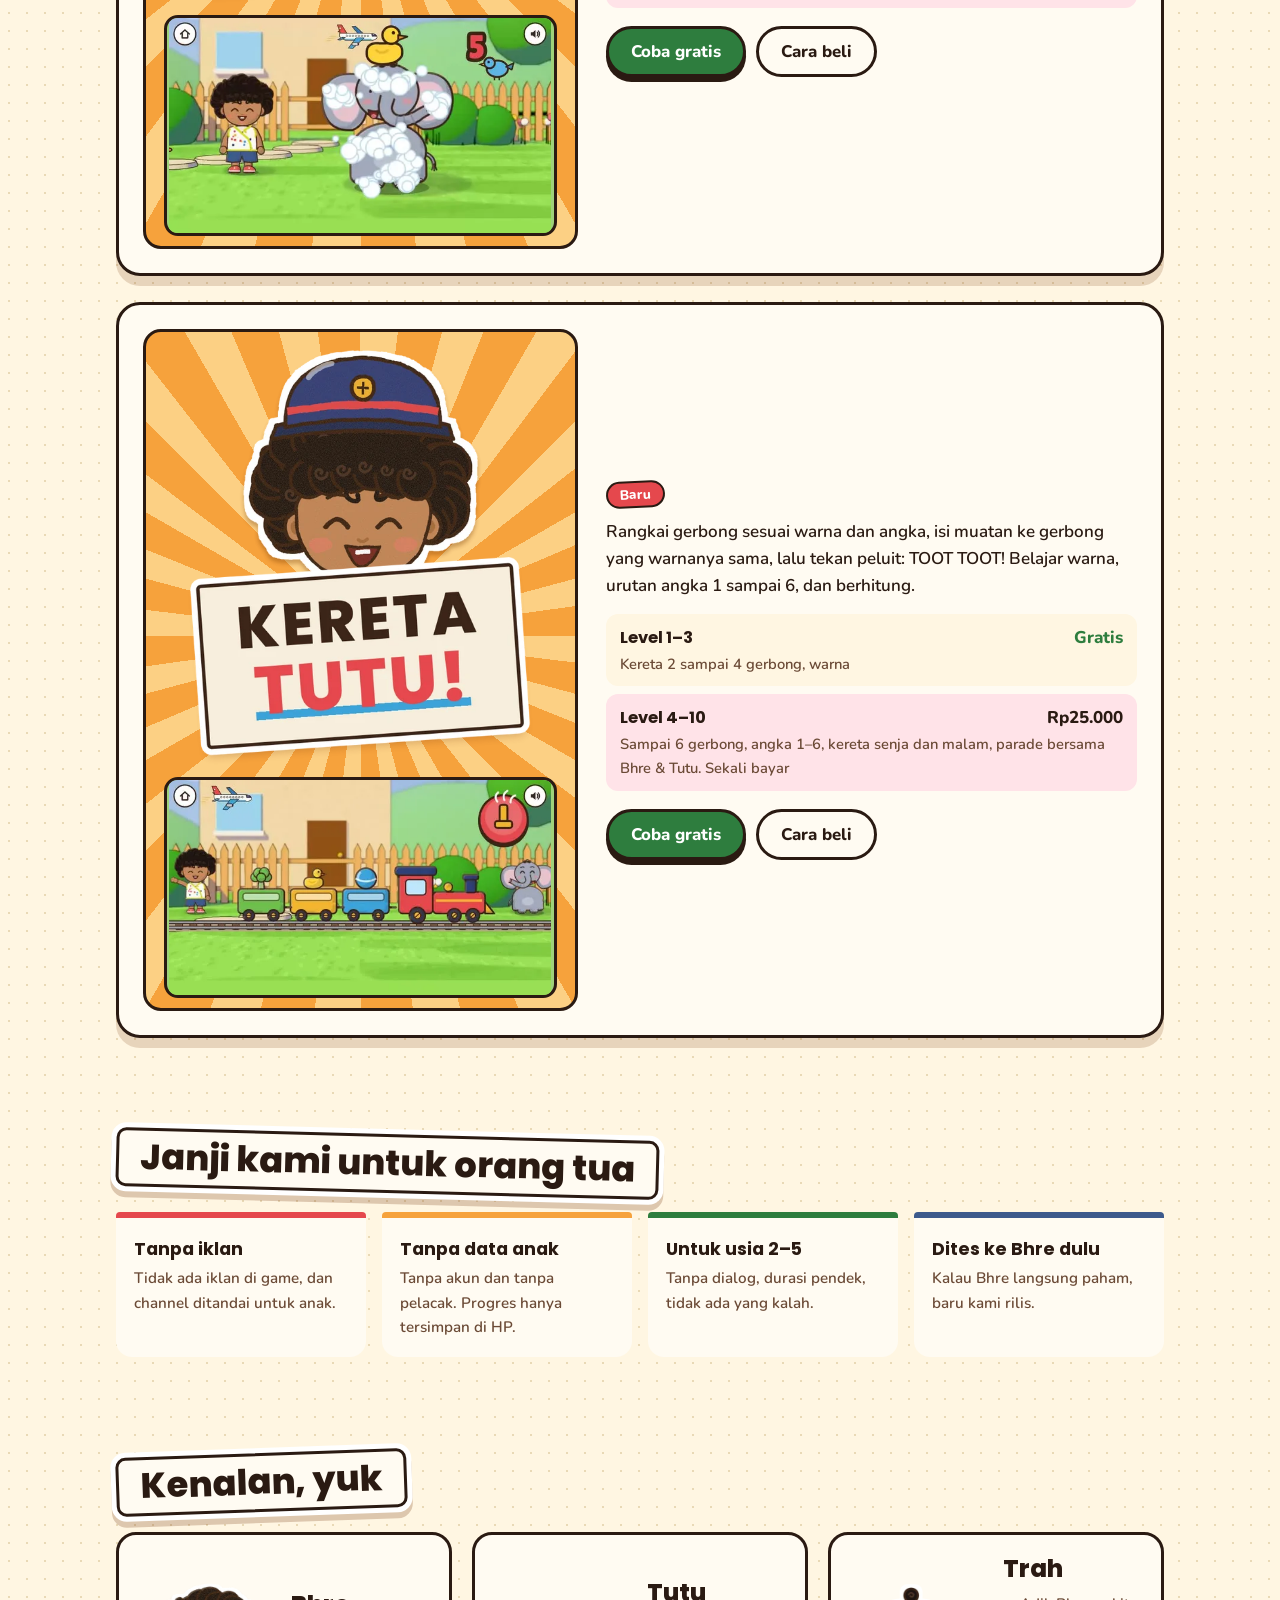
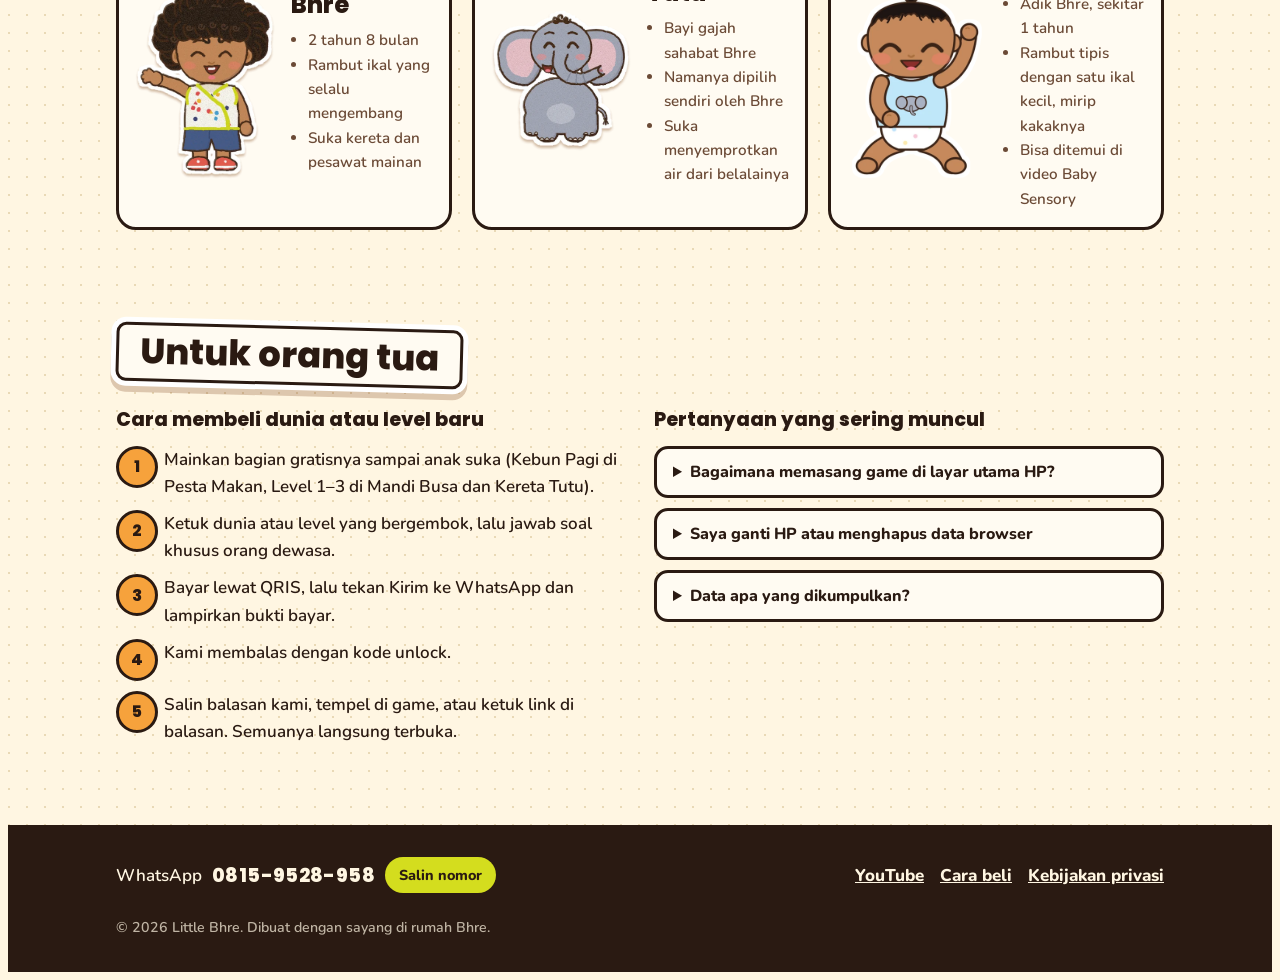
==== commit ab72266e: "Beranda: Trah (adik Bhre) di Kenalan, yuk Co-Authored-By: Claude Opus 5.5 <noreply@anthropic.com> Cl" ====
--- a/index.html
+++ b/index.html
@@ -131,7 +131,7 @@
 @media (max-width:460px){.promises{grid-template-columns:1fr}}
 
 /* meet */
-.meet{display:grid;grid-template-columns:1fr 1fr;gap:20px}
+.meet{display:grid;grid-template-columns:repeat(auto-fit,minmax(300px,1fr));gap:20px}
 .who{display:grid;grid-template-columns:140px 1fr;gap:16px;align-items:center;background:var(--page);border:3px solid var(--ink);border-radius:20px;padding:16px}
 .who img{width:100%}
 .who h3{margin:0 0 6px;font:800 1.5rem var(--display)}
@@ -278,6 +278,7 @@
     <div class="meet">
       <div class="who"><img src="/assets/img/f233f52d.webp" alt=""><div><h3>Bhre</h3><ul><li>2 tahun 8 bulan</li><li>Rambut ikal yang selalu mengembang</li><li>Suka kereta dan pesawat mainan</li></ul></div></div>
       <div class="who"><img src="/assets/img/1e8a3838.webp" alt=""><div><h3>Tutu</h3><ul><li>Bayi gajah sahabat Bhre</li><li>Namanya dipilih sendiri oleh Bhre</li><li>Suka menyemprotkan air dari belalainya</li></ul></div></div>
+      <div class="who"><img src="/assets/img/trah.webp" alt="Trah, adik Bhre, melambai"><div><h3>Trah</h3><ul><li>Adik Bhre, sekitar 1 tahun</li><li>Rambut tipis dengan satu ikal kecil, mirip kakaknya</li><li>Bisa ditemui di video Baby Sensory</li></ul></div></div>
     </div>
   </div></section>
 
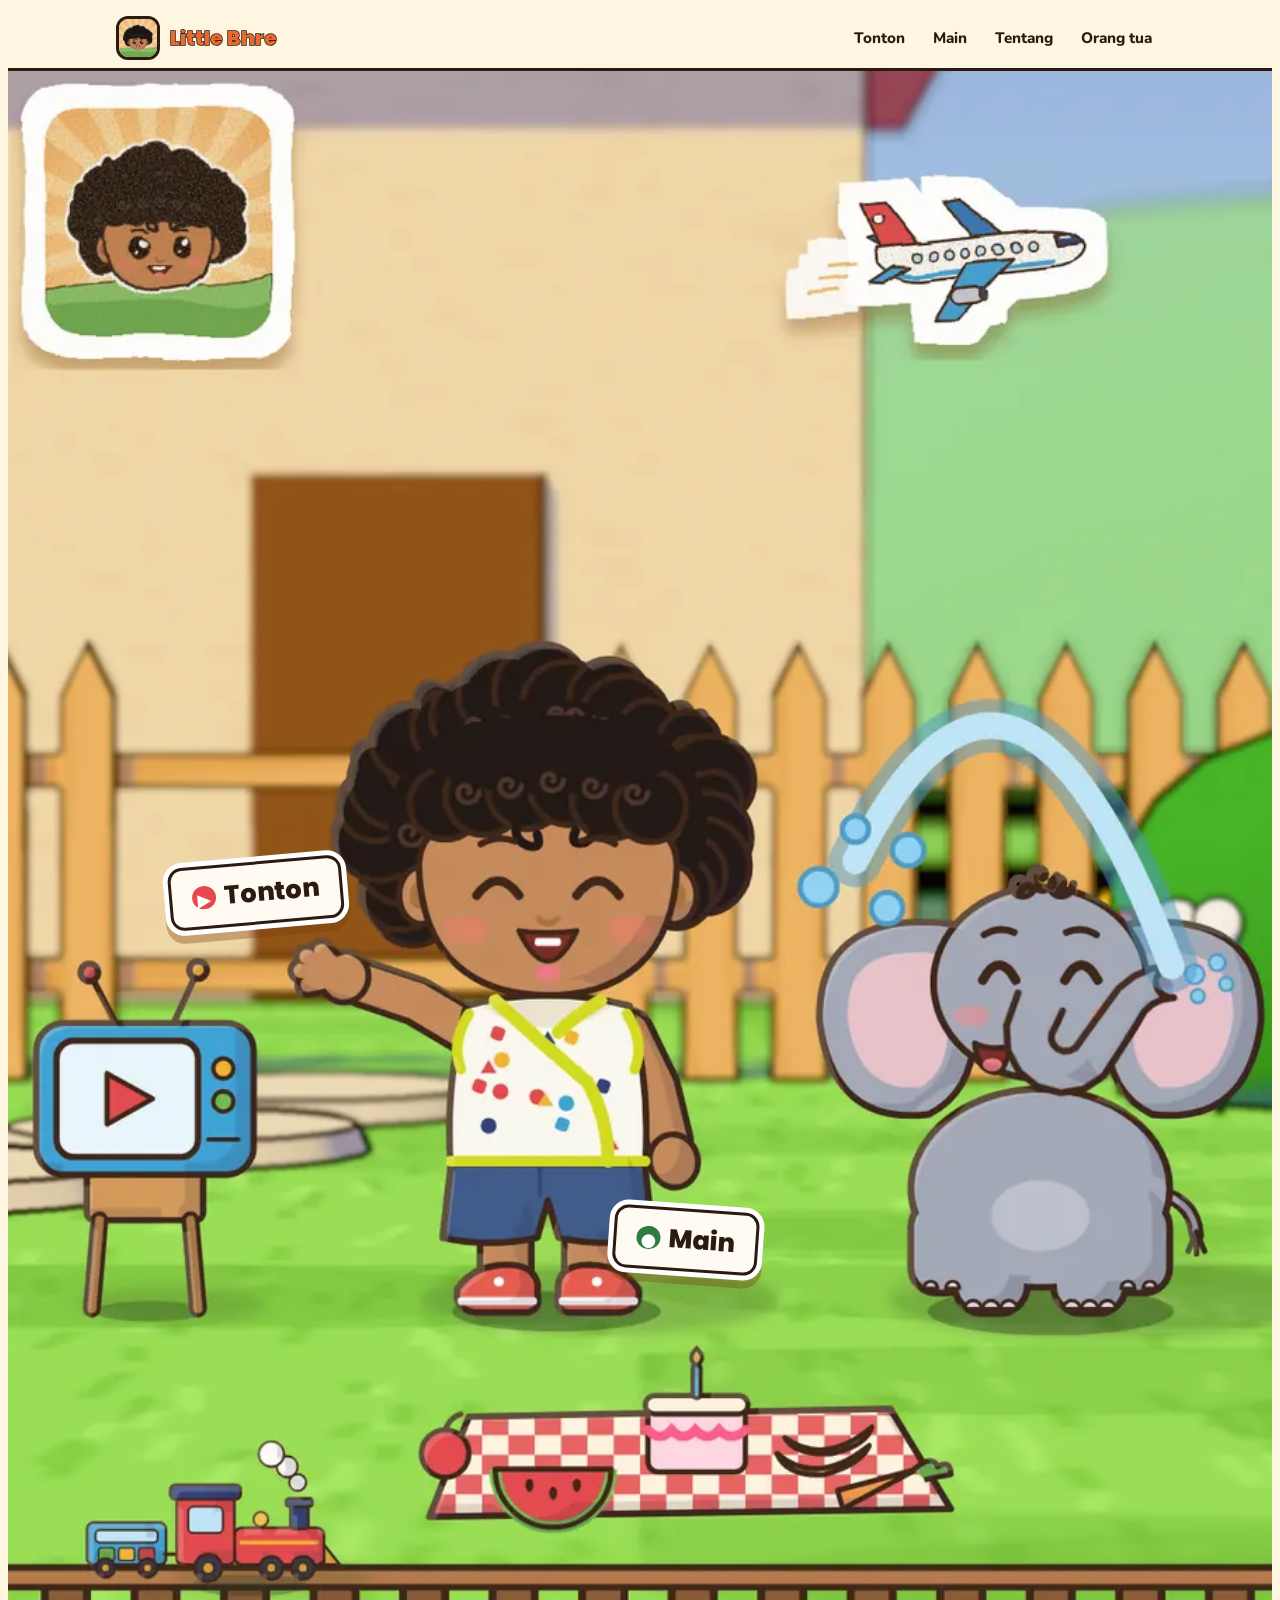
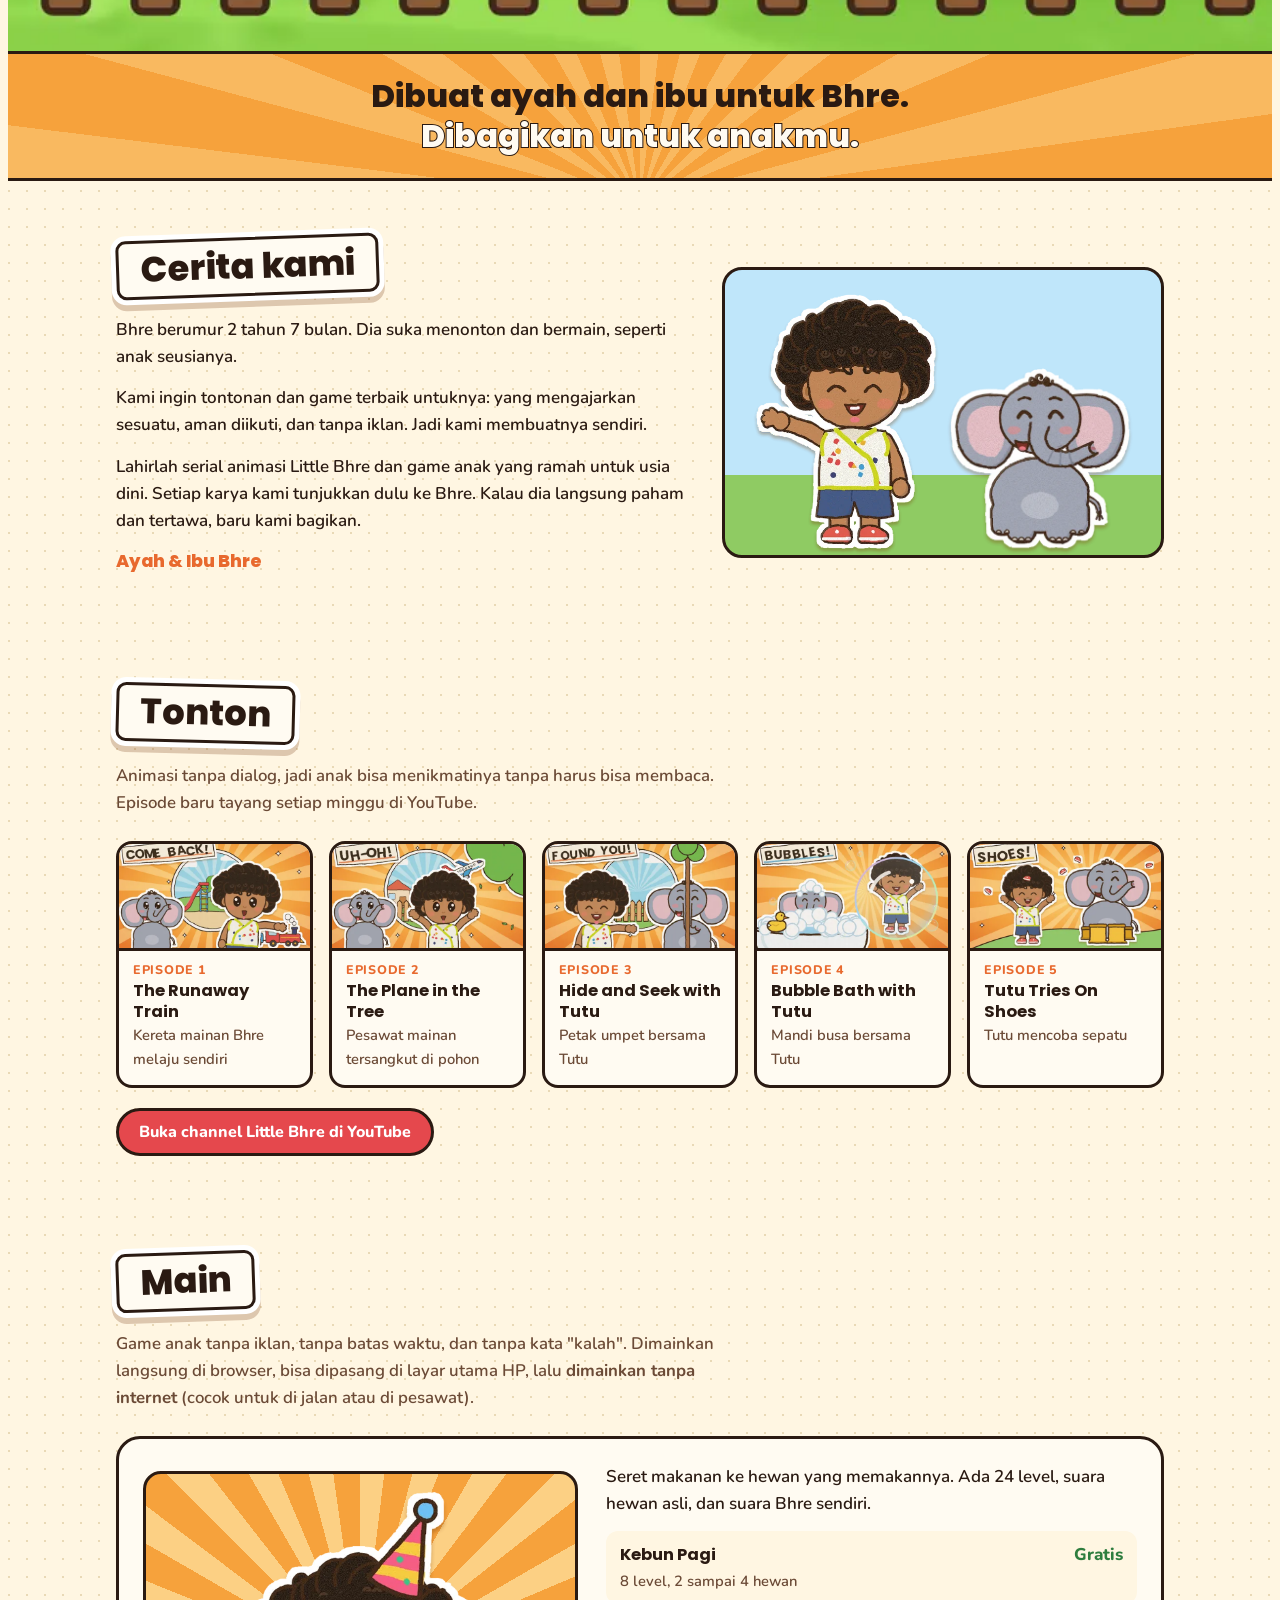
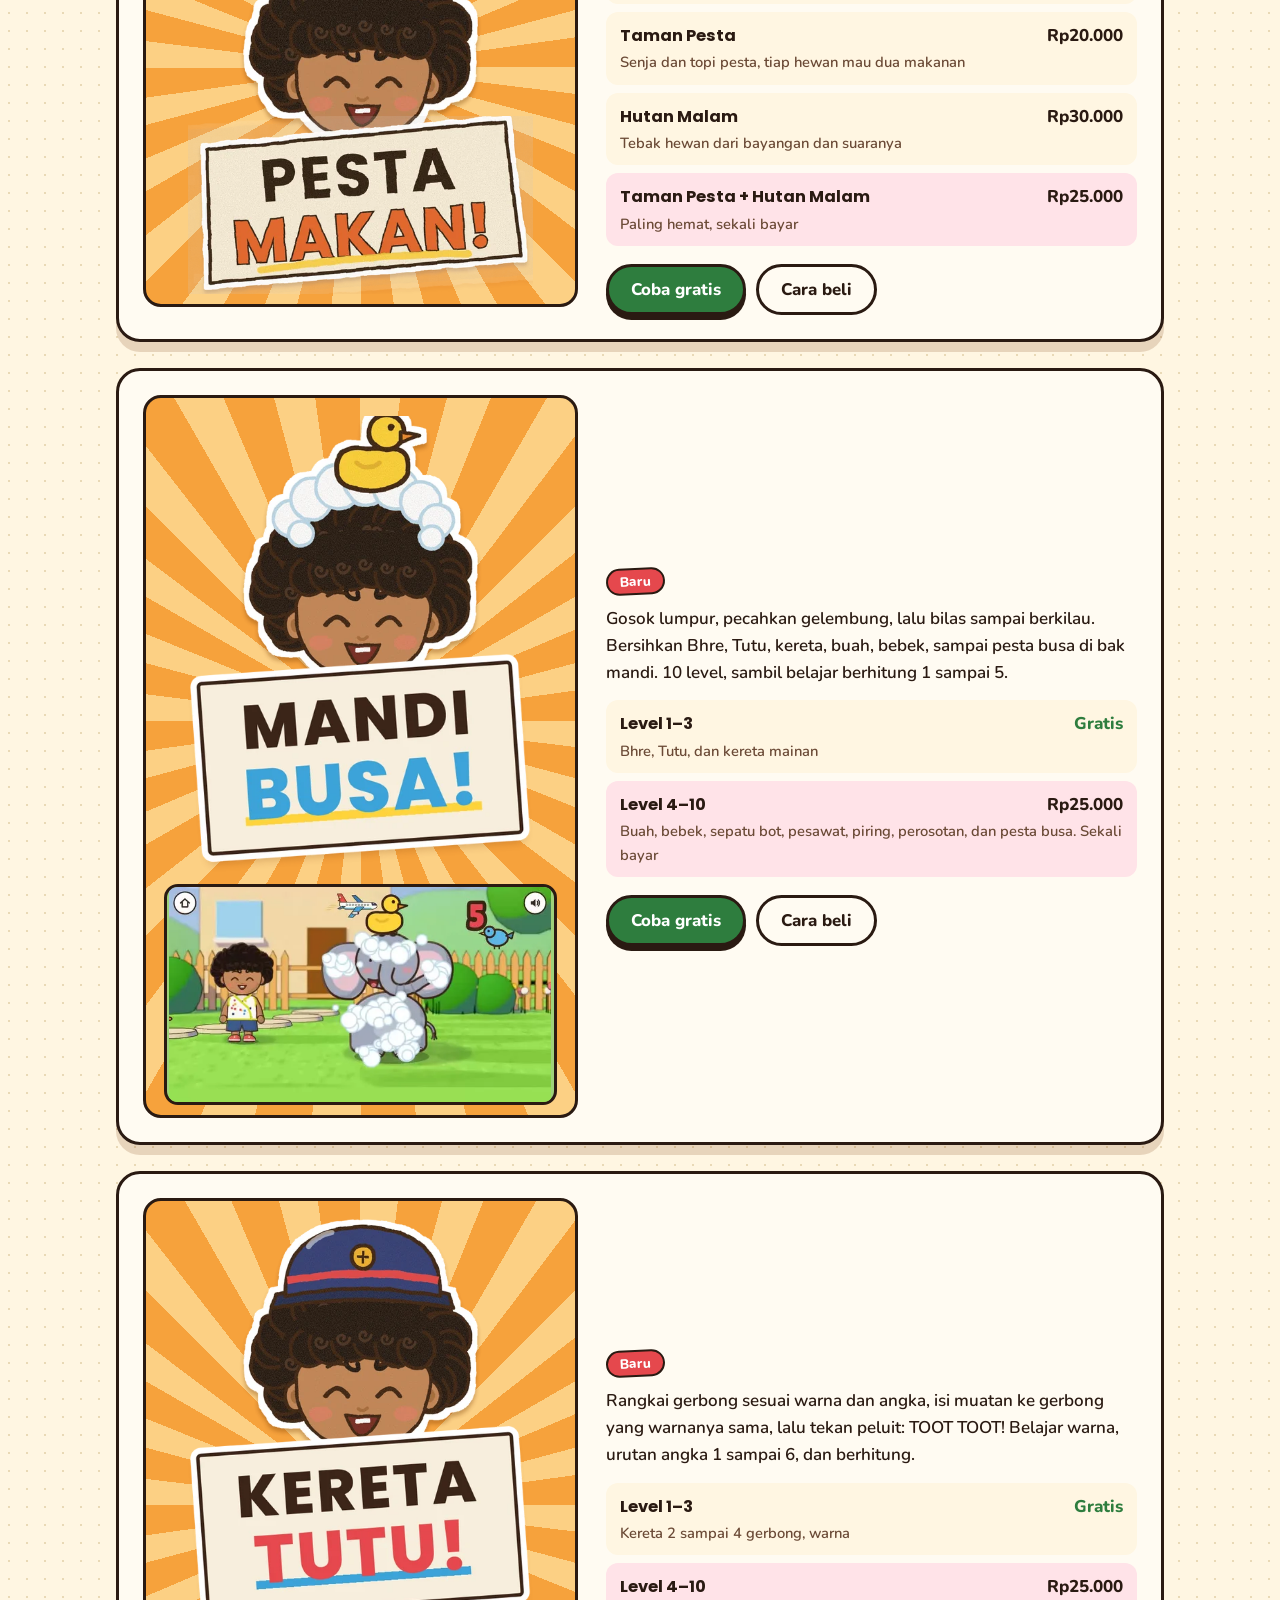
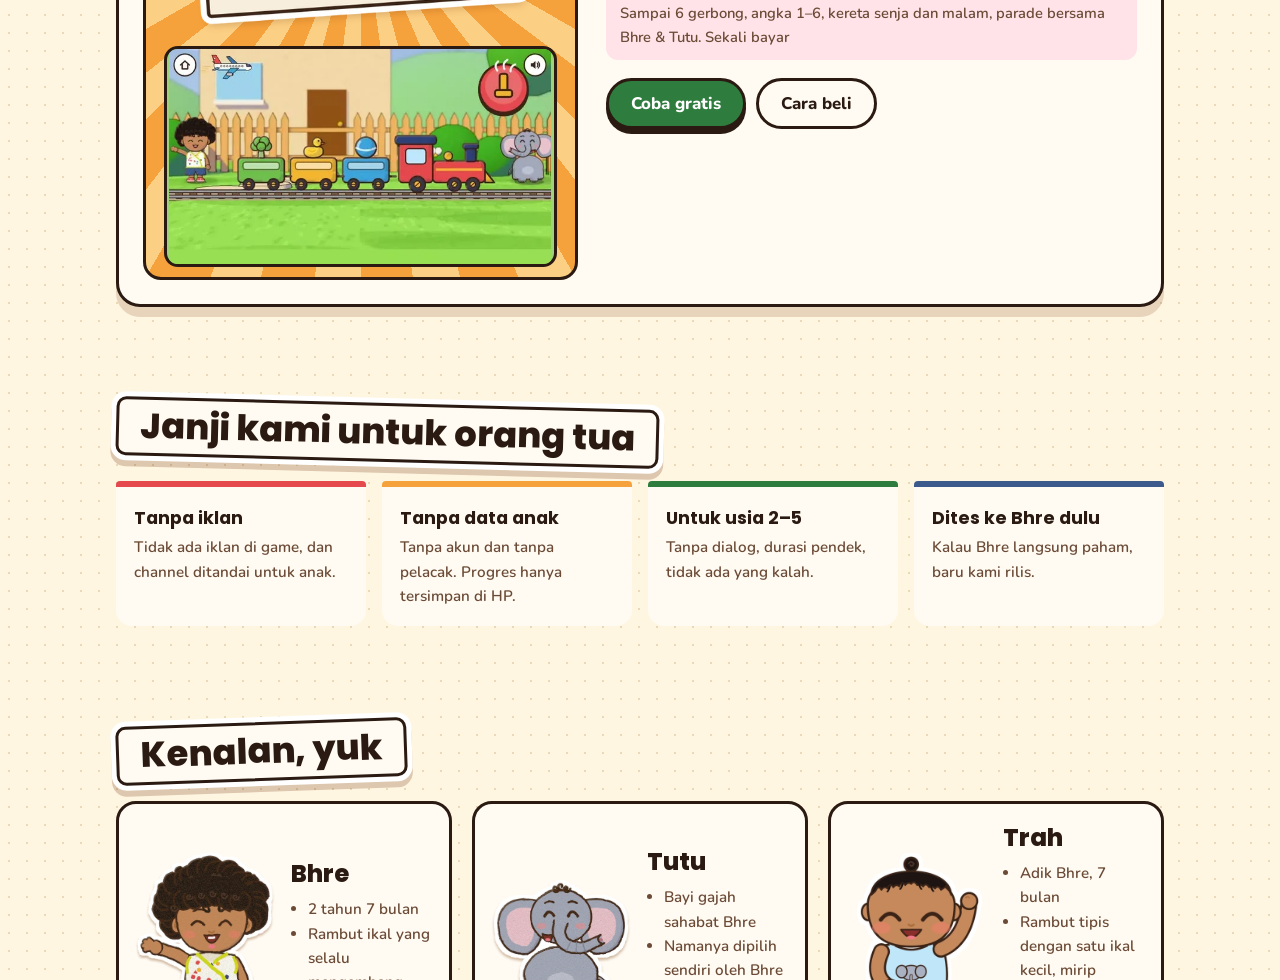
==== commit b186b75c: "Umur Bhre & Trah dari tanggal lahir (otomatis) Co-Authored-By: Claude Opus 5.5 <noreply@anthropic.co" ====
--- a/index.html
+++ b/index.html
@@ -189,7 +189,7 @@
   <section id="tentang"><div class="wrap story">
     <div class="story-text">
       <h2 class="sticker-h">Cerita kami</h2>
-      <p>Bhre berumur 2 tahun 8 bulan. Dia suka menonton dan bermain, seperti anak seusianya.</p>
+      <p>Bhre berumur <span class="age" data-born="2024-04-19">2 tahun 6 bulan</span>. Dia suka menonton dan bermain, seperti anak seusianya.</p>
       <p>Kami ingin tontonan dan game terbaik untuknya: yang mengajarkan sesuatu, aman diikuti, dan tanpa iklan. Jadi kami membuatnya sendiri.</p>
       <p>Lahirlah serial animasi Little Bhre dan game anak yang ramah untuk usia dini. Setiap karya kami tunjukkan dulu ke Bhre. Kalau dia langsung paham dan tertawa, baru kami bagikan.</p>
       <p class="sig">Ayah &amp; Ibu Bhre</p>
@@ -276,9 +276,9 @@
   <section id="kenalan"><div class="wrap">
     <h2 class="sticker-h">Kenalan, yuk</h2>
     <div class="meet">
-      <div class="who"><img src="/assets/img/f233f52d.webp" alt=""><div><h3>Bhre</h3><ul><li>2 tahun 8 bulan</li><li>Rambut ikal yang selalu mengembang</li><li>Suka kereta dan pesawat mainan</li></ul></div></div>
+      <div class="who"><img src="/assets/img/f233f52d.webp" alt=""><div><h3>Bhre</h3><ul><li><span class="age" data-born="2024-04-19">2 tahun 6 bulan</span></li><li>Rambut ikal yang selalu mengembang</li><li>Suka kereta dan pesawat mainan</li></ul></div></div>
       <div class="who"><img src="/assets/img/1e8a3838.webp" alt=""><div><h3>Tutu</h3><ul><li>Bayi gajah sahabat Bhre</li><li>Namanya dipilih sendiri oleh Bhre</li><li>Suka menyemprotkan air dari belalainya</li></ul></div></div>
-      <div class="who"><img src="/assets/img/trah.webp" alt="Trah, adik Bhre, melambai"><div><h3>Trah</h3><ul><li>Adik Bhre, sekitar 1 tahun</li><li>Rambut tipis dengan satu ikal kecil, mirip kakaknya</li><li>Bisa ditemui di video Baby Sensory</li></ul></div></div>
+      <div class="who"><img src="/assets/img/trah.webp" alt="Trah, adik Bhre, melambai"><div><h3>Trah</h3><ul><li>Adik Bhre, <span class="age" data-born="2026-04-15">6 bulan</span></li><li>Rambut tipis dengan satu ikal kecil, mirip kakaknya</li><li>Bisa ditemui di video Baby Sensory</li></ul></div></div>
     </div>
   </div></section>
 
@@ -318,4 +318,9 @@
   setTimeout(()=>b.textContent="Salin nomor",1600)});
 </script>
 
+<script>
+document.querySelectorAll(".age[data-born]").forEach(e=>{const b=new Date(e.dataset.born+"T00:00:00"),n=new Date();
+  let m=(n.getFullYear()-b.getFullYear())*12+n.getMonth()-b.getMonth();if(n.getDate()<b.getDate())m--;
+  const y=Math.floor(m/12),r=m%12;e.textContent=(y?y+" tahun":"")+(y&&r?" ":"")+(r||!y?r+" bulan":"")});
+</script>
 </body></html>
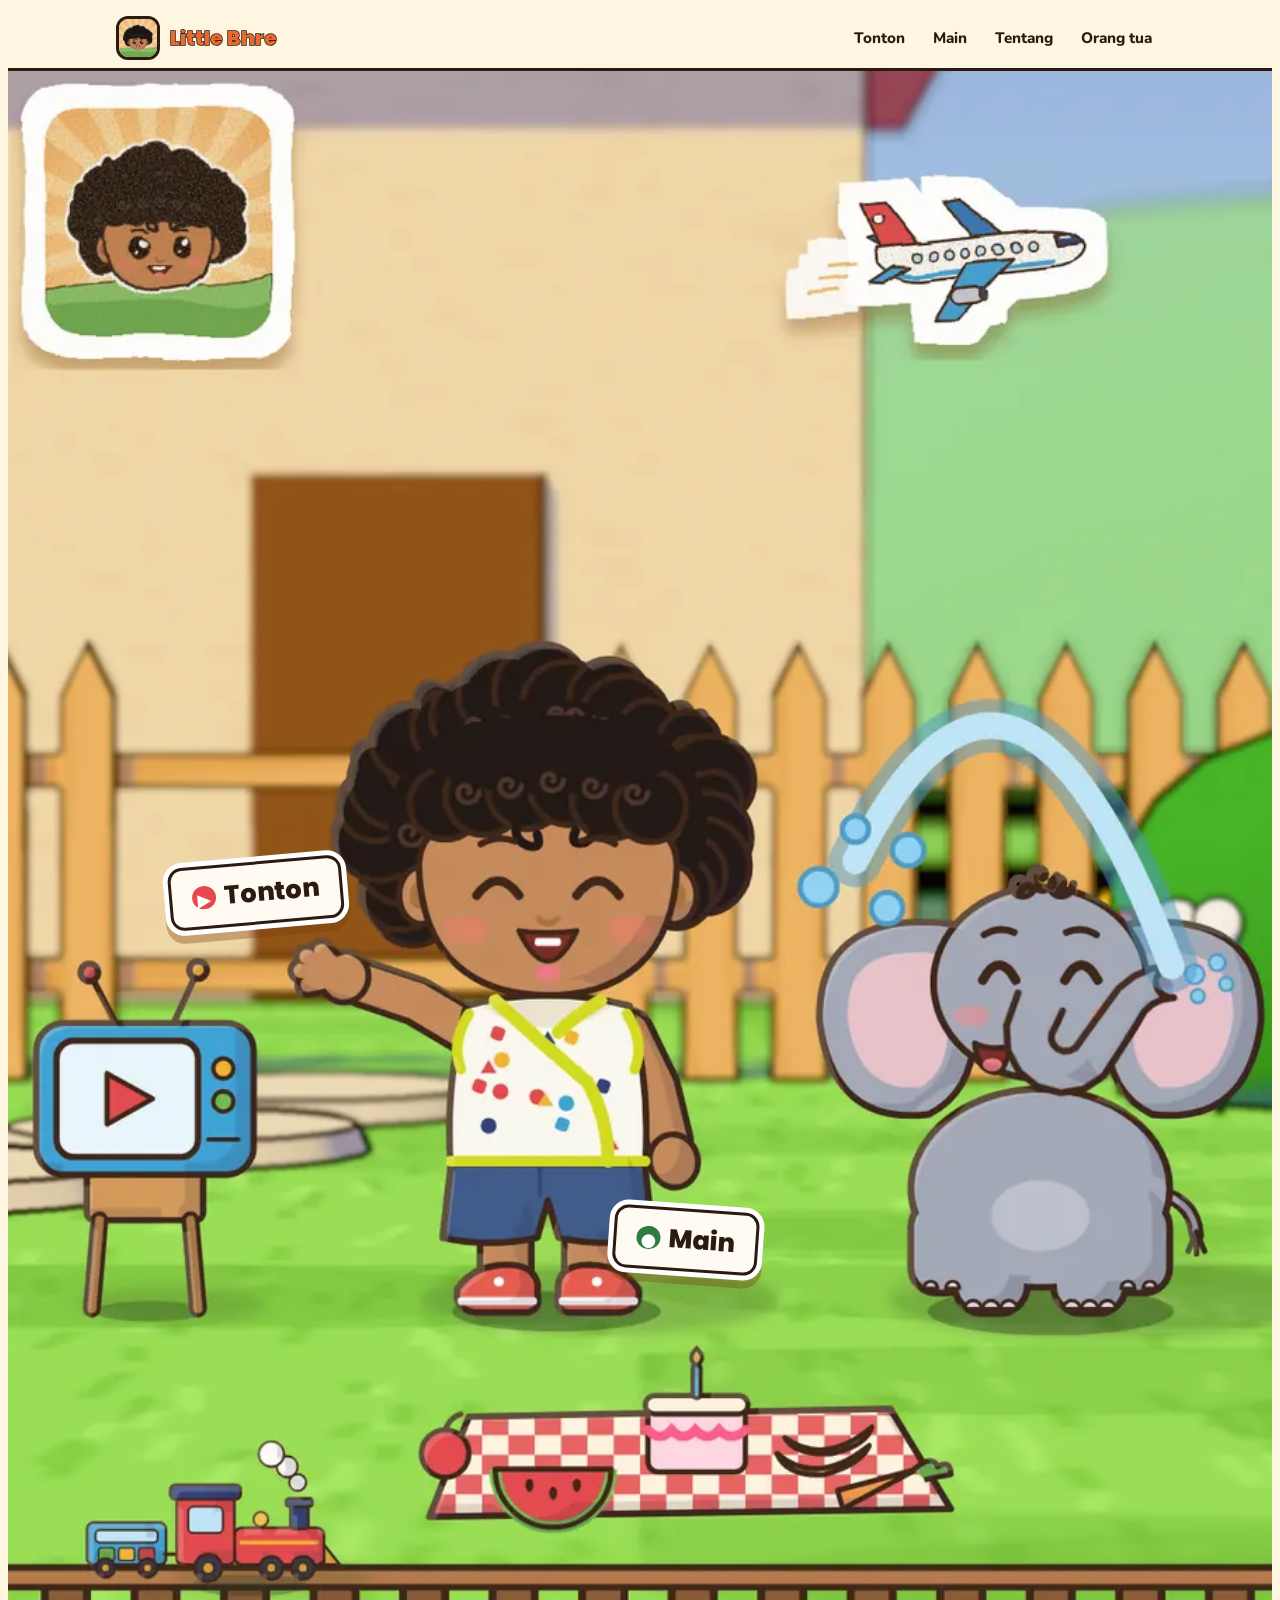
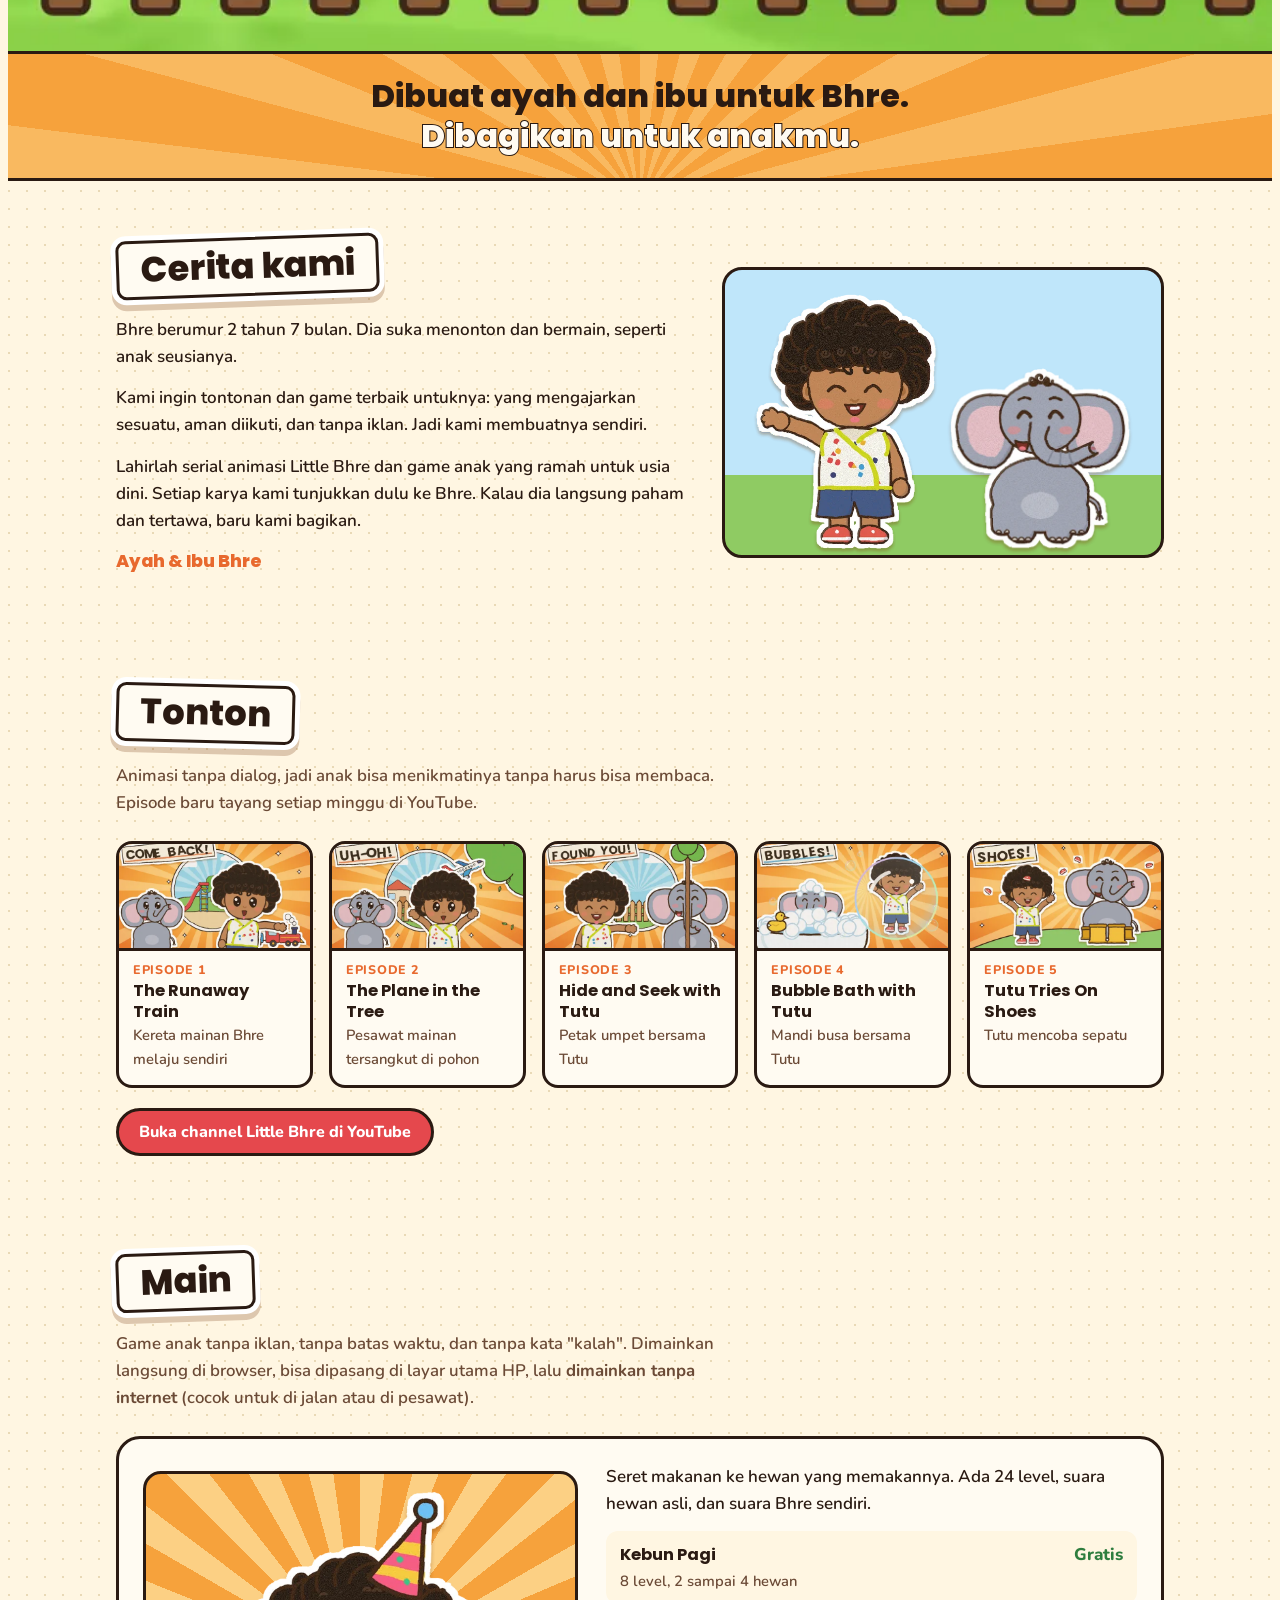
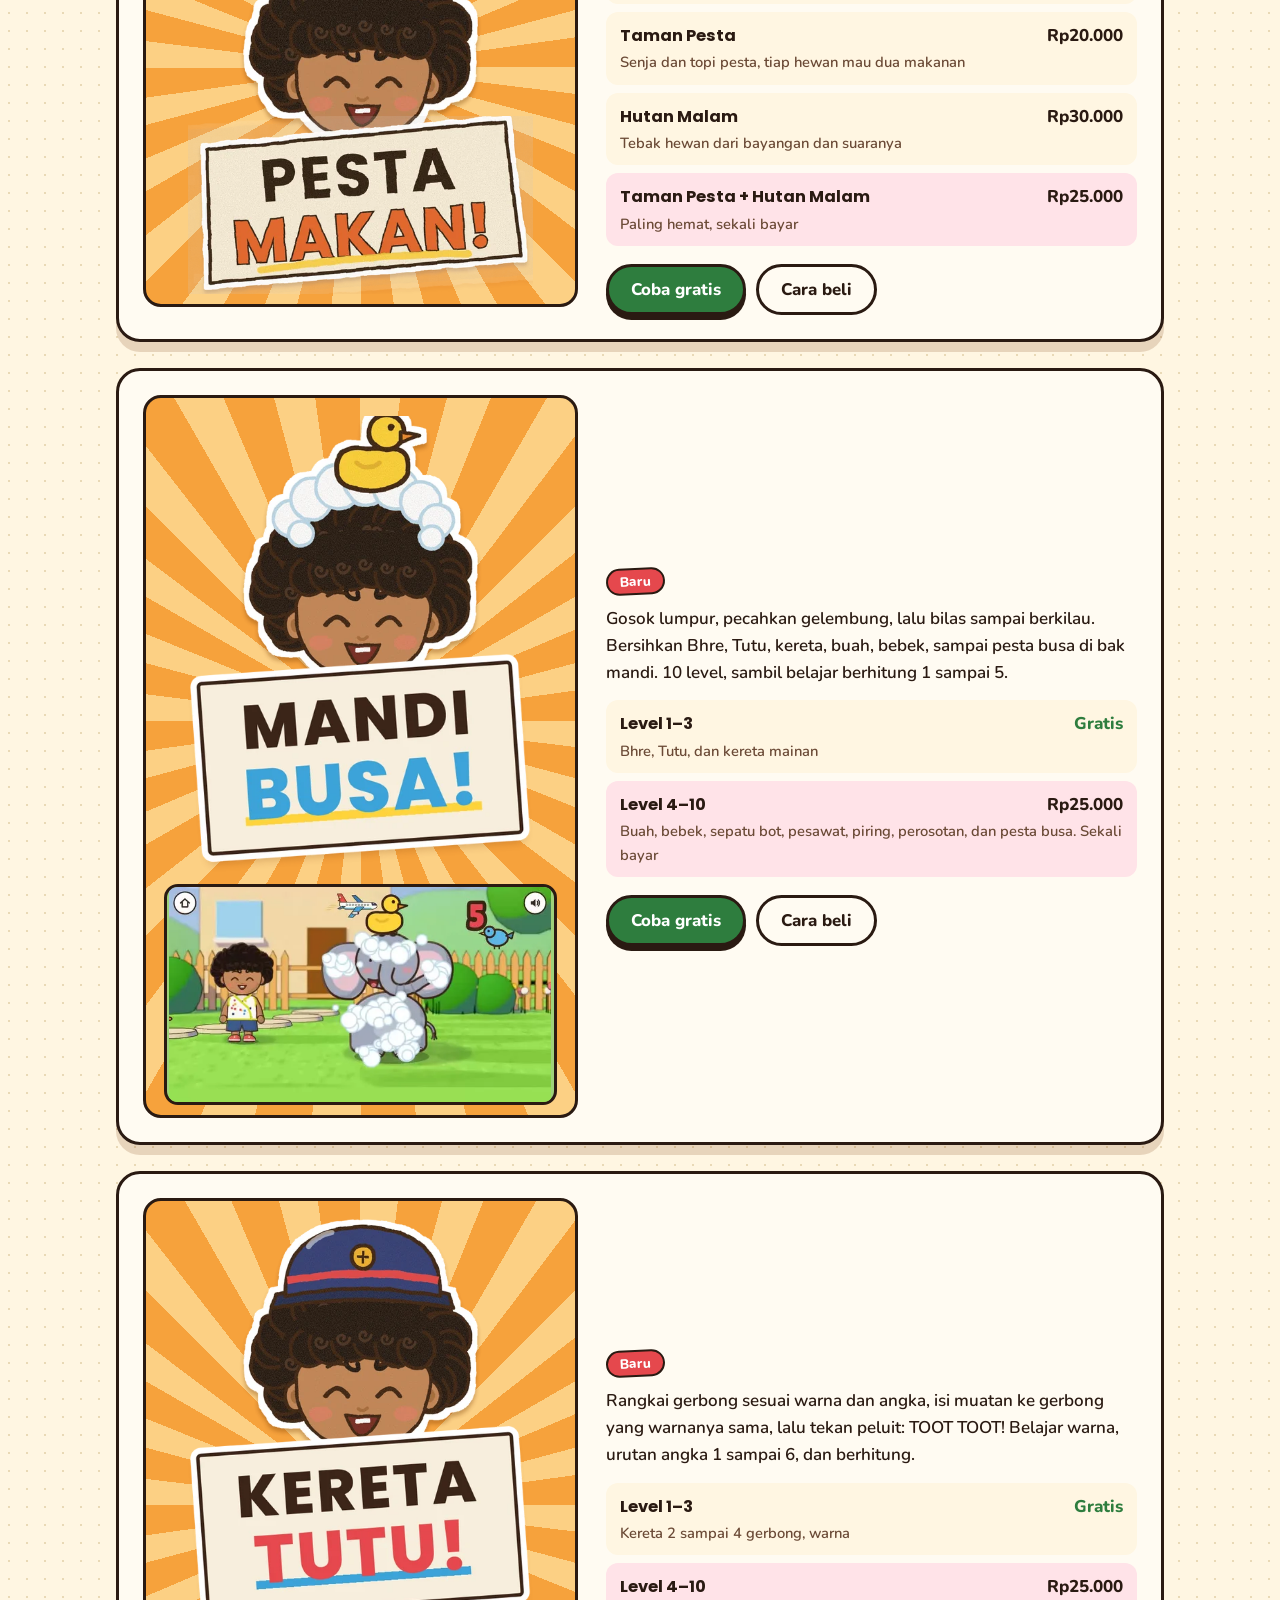
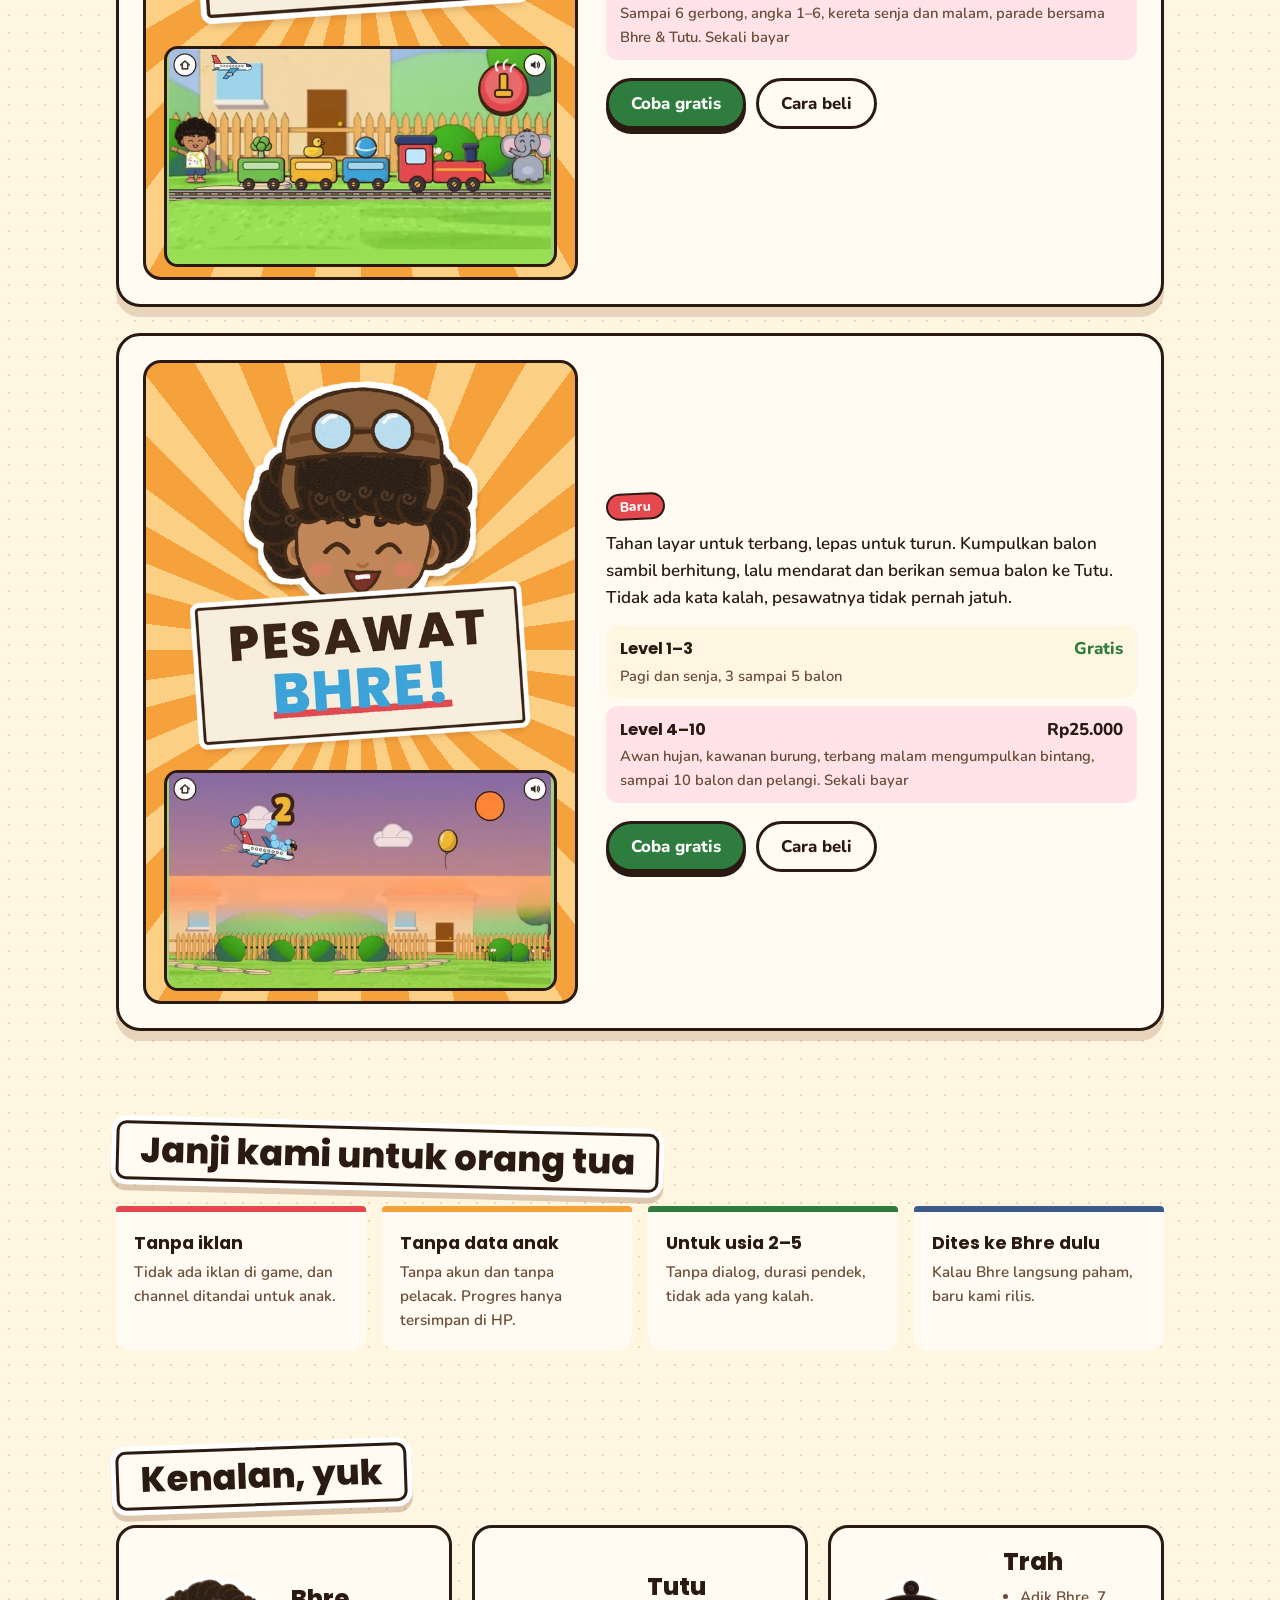
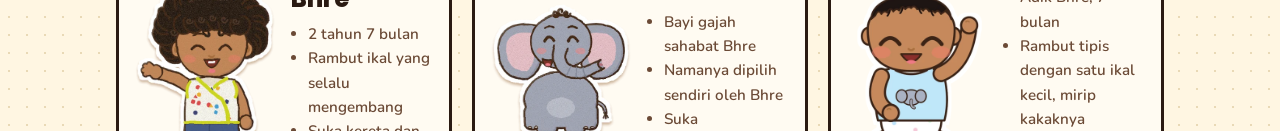
==== commit 53af514d: "Pesawat Bhre + kartu beranda Co-Authored-By: Claude Opus 5.5 <noreply@anthropic.com> Claude-Session:" ====
--- a/index.html
+++ b/index.html
@@ -4,7 +4,7 @@
 <meta charset="utf-8">
 <meta name="viewport" content="width=device-width,initial-scale=1,viewport-fit=cover">
 <title>Little Bhre: kartun tanpa dialog dan game anak 2–5 tahun</title>
-<meta name="description" content="Dibuat ayah dan ibu untuk Bhre, dibagikan untuk anakmu. Animasi tanpa dialog dan game Pesta Makan, Mandi Busa, serta Kereta Tutu tanpa iklan untuk anak 2–5 tahun.">
+<meta name="description" content="Dibuat ayah dan ibu untuk Bhre, dibagikan untuk anakmu. Animasi tanpa dialog dan game Pesta Makan, Mandi Busa, Kereta Tutu, serta Pesawat Bhre tanpa iklan untuk anak 2–5 tahun.">
 <link rel="canonical" href="https://littlebhre.com/">
 <meta property="og:title" content="Little Bhre">
 <meta property="og:description" content="Dibuat ayah dan ibu untuk Bhre. Dibagikan untuk anakmu.">
@@ -261,6 +261,22 @@
         </div>
       </div>
     </div>
+    <div class="game">
+      <div class="game-art"><img class="hd" src="/assets/img/pb_head.webp" alt="Bhre bertopi pilot tertawa"><img class="tt" src="/assets/img/pb_title.webp" alt="Pesawat Bhre!">
+        <video class="pv" src="/assets/img/pb_preview.mp4" poster="/assets/img/pb_preview.webp" autoplay muted loop playsinline preload="metadata" aria-label="Cuplikan permainan Pesawat Bhre"></video></div>
+      <div>
+        <span class="new">Baru</span>
+        <p style="margin:0 0 14px">Tahan layar untuk terbang, lepas untuk turun. Kumpulkan balon sambil berhitung, lalu mendarat dan berikan semua balon ke Tutu. Tidak ada kata kalah, pesawatnya tidak pernah jatuh.</p>
+        <ul class="worlds">
+          <li class="free"><b>Level 1–3</b><em>Gratis</em><span>Pagi dan senja, 3 sampai 5 balon</span></li>
+          <li class="best"><b>Level 4–10</b><em>Rp25.000</em><span>Awan hujan, kawanan burung, terbang malam mengumpulkan bintang, sampai 10 balon dan pelangi. Sekali bayar</span></li>
+        </ul>
+        <div class="btns">
+          <a class="btn go" href="/pesawat-bhre/">Coba gratis</a>
+          <a class="btn ghost" href="#orang-tua">Cara beli</a>
+        </div>
+      </div>
+    </div>
   </div></section>
 
   <section id="janji"><div class="wrap">
@@ -288,7 +304,7 @@
       <div>
         <h3 class="sub">Cara membeli dunia atau level baru</h3>
         <ol class="steps">
-          <li>Mainkan bagian gratisnya sampai anak suka (Kebun Pagi di Pesta Makan, Level 1–3 di Mandi Busa dan Kereta Tutu).</li>
+          <li>Mainkan bagian gratisnya sampai anak suka (Kebun Pagi di Pesta Makan, Level 1–3 di Mandi Busa, Kereta Tutu, dan Pesawat Bhre).</li>
           <li>Ketuk dunia atau level yang bergembok, lalu jawab soal khusus orang dewasa.</li>
           <li>Bayar lewat QRIS, lalu tekan Kirim ke WhatsApp dan lampirkan bukti bayar.</li>
           <li>Kami membalas dengan kode unlock.</li>
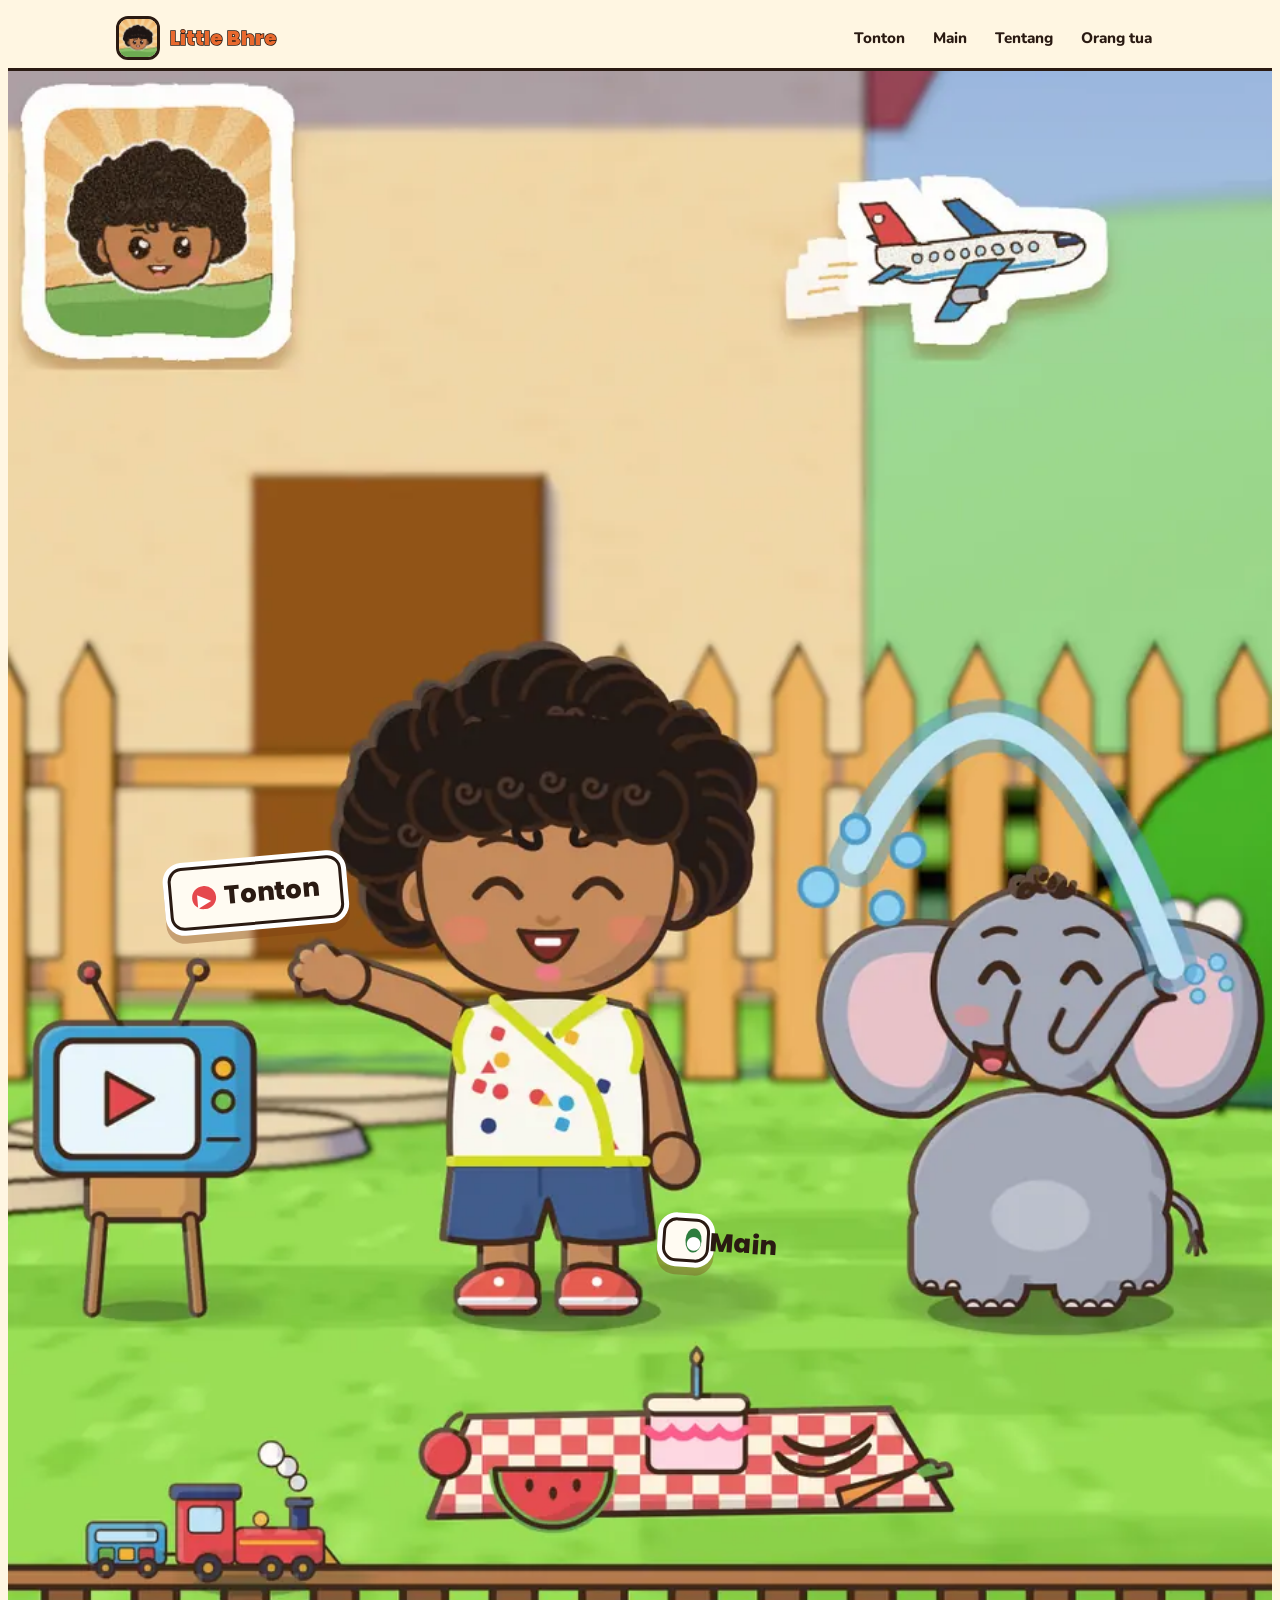
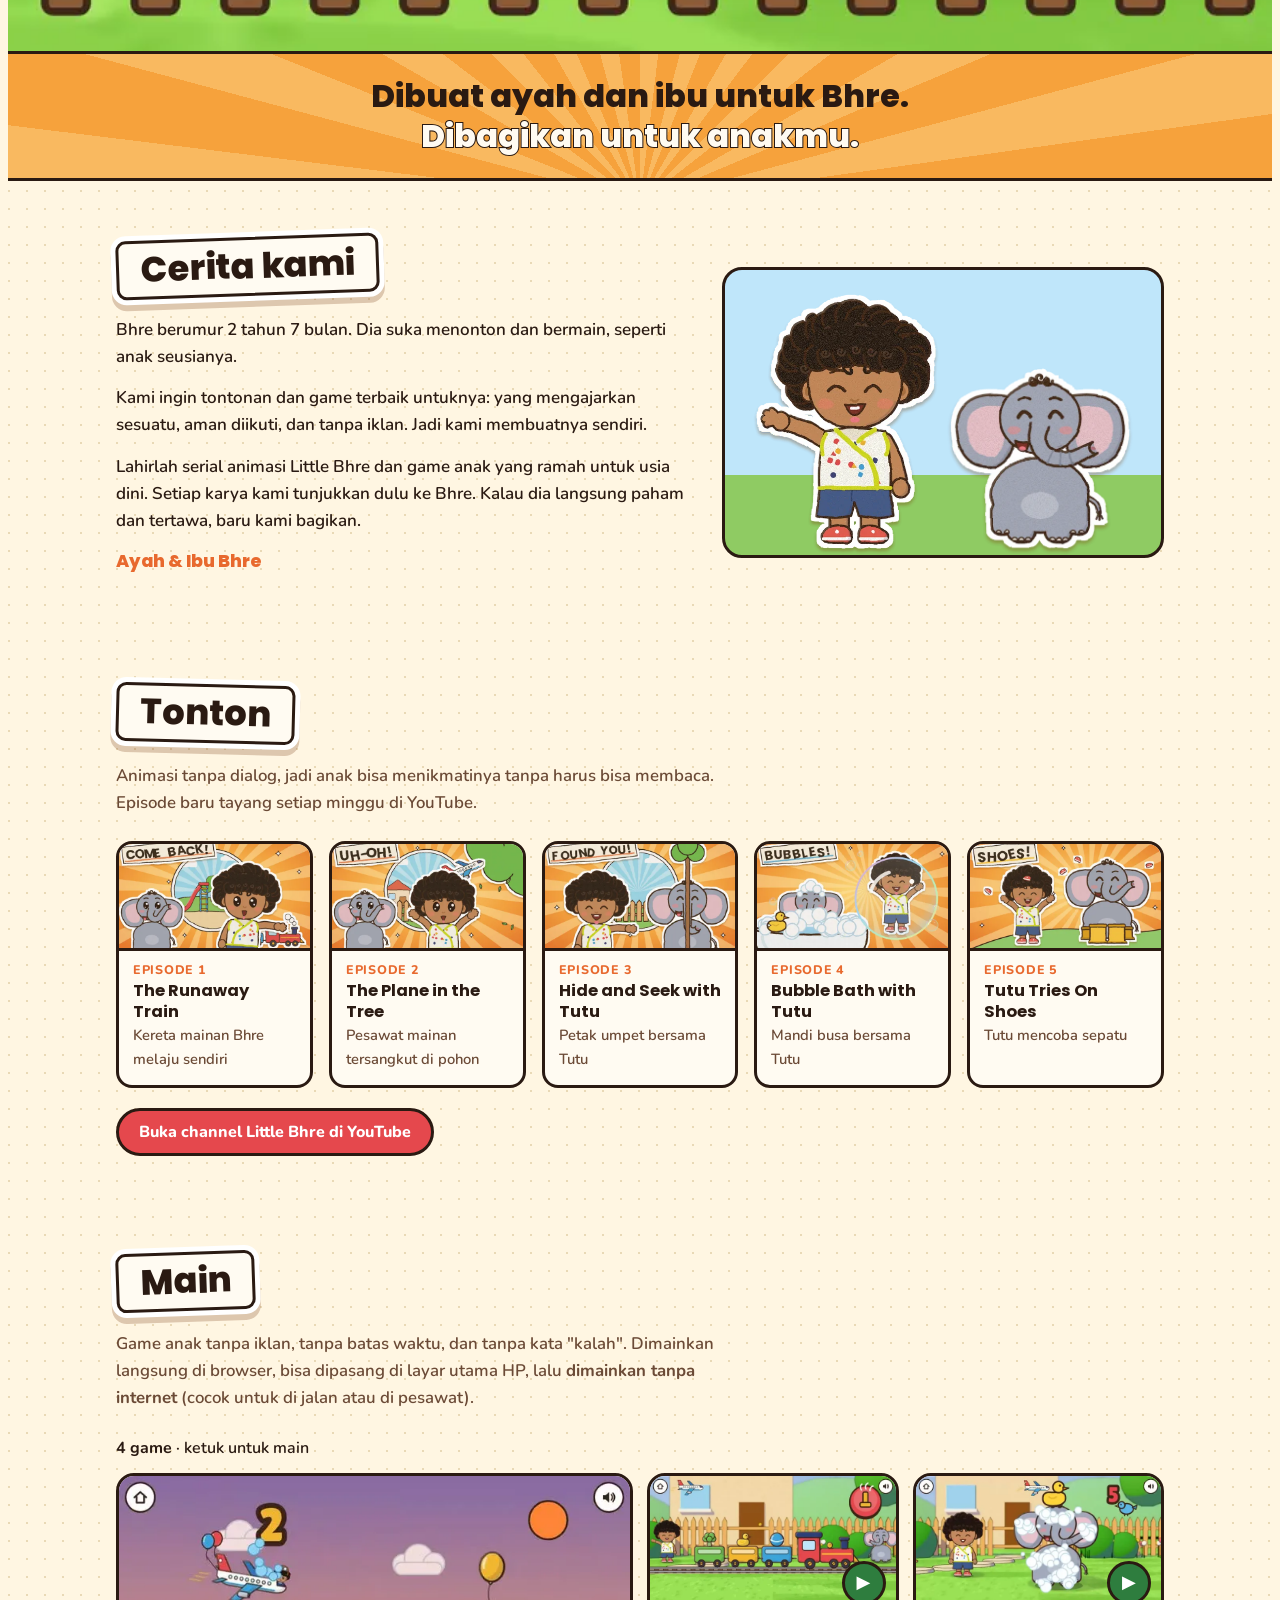
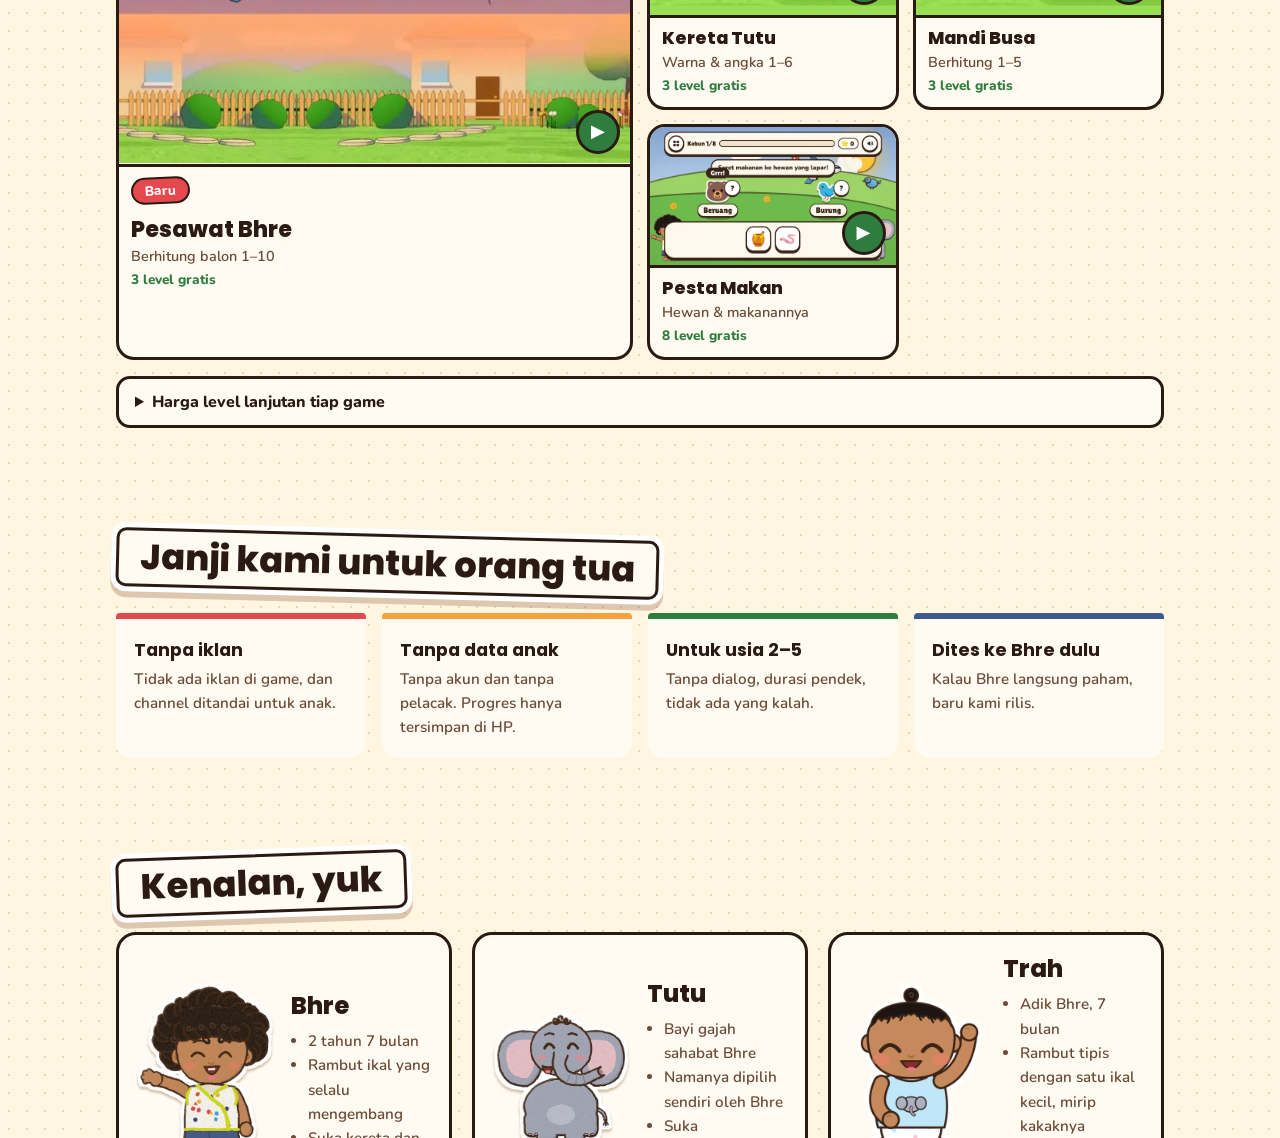
==== commit b4e0ea53: "Beranda: rak game ringkas (semua game tampil, terbaru diputar) Co-Authored-By: Claude Opus 5.5 <nore" ====
--- a/index.html
+++ b/index.html
@@ -22,6 +22,25 @@
 @font-face{font-family:Nunito;font-weight:600;font-display:swap;src:url(/assets/fonts/nunito-latin-600-normal.woff2) format("woff2")}
 @font-face{font-family:Nunito;font-weight:700;font-display:swap;src:url(/assets/fonts/nunito-latin-700-normal.woff2) format("woff2")}
 @font-face{font-family:Nunito;font-weight:800;font-display:swap;src:url(/assets/fonts/nunito-latin-800-normal.woff2) format("woff2")}
+
+/* game rack */
+.count{margin:0 0 12px;font-size:1rem}
+.rack{display:grid;grid-template-columns:repeat(auto-fit,minmax(160px,1fr));gap:14px}
+.gc{display:flex;flex-direction:column;background:var(--page);border:3px solid var(--ink);border-radius:18px;overflow:hidden;text-decoration:none;color:var(--ink);transition:transform .15s}
+.gc:hover{transform:translateY(-4px) rotate(-.5deg)}
+.gc.feat{grid-column:1/-1}
+.gc-art{position:relative;aspect-ratio:16/9;background:var(--sun);border-bottom:3px solid var(--ink)}
+.gc-art img,.gc-art video{width:100%;height:100%;object-fit:cover;display:block}
+.play{position:absolute;right:10px;bottom:10px;width:44px;height:44px;border-radius:50%;background:var(--grass-deep);color:#fff;border:3px solid var(--ink);display:grid;place-items:center;font-size:18px}
+.gc-b{padding:10px 12px 12px;display:flex;flex-direction:column;gap:2px}
+.gc-b b{font:800 1.1rem/1.2 var(--display)}
+.gc.feat .gc-b b{font-size:1.4rem}
+.gc-b .sk{font-size:.9rem;color:var(--ink-soft)}
+.gc-b .fr{font:800 .85rem var(--body);color:var(--grass-deep)}
+.gc-b .new{align-self:flex-start}
+.prices{margin-top:16px}
+.prices .worlds{margin:10px 0 0}
+@media (min-width:900px){.rack{grid-template-columns:repeat(4,1fr)}.gc.feat{grid-column:span 2;grid-row:span 2}}
 </style>
 <style>
 /* Layout: a storybook — the yard key visual opens the book, then each section is a page with a hand-cut sticker heading; single warm daytime theme by choice (the channel's own look). */
@@ -213,70 +232,22 @@
   <section id="main"><div class="wrap">
     <h2 class="sticker-h">Main</h2>
     <p class="lead">Game anak tanpa iklan, tanpa batas waktu, dan tanpa kata "kalah". Dimainkan langsung di browser, bisa dipasang di layar utama HP, lalu <b>dimainkan tanpa internet</b> (cocok untuk di jalan atau di pesawat).</p>
-    <div class="game">
-      <div class="game-art"><img class="hd" src="/assets/img/6e64c2ef.webp" alt="Bhre bertopi pesta tertawa"><img class="tt" src="/assets/img/75345f1c.webp" alt="Pesta Makan!"></div>
-      <div>
-        <p style="margin:0 0 14px">Seret makanan ke hewan yang memakannya. Ada 24 level, suara hewan asli, dan suara Bhre sendiri.</p>
-        <ul class="worlds">
-          <li class="free"><b>Kebun Pagi</b><em>Gratis</em><span>8 level, 2 sampai 4 hewan</span></li>
-          <li><b>Taman Pesta</b><em>Rp20.000</em><span>Senja dan topi pesta, tiap hewan mau dua makanan</span></li>
-          <li><b>Hutan Malam</b><em>Rp30.000</em><span>Tebak hewan dari bayangan dan suaranya</span></li>
-          <li class="best"><b>Taman Pesta + Hutan Malam</b><em>Rp25.000</em><span>Paling hemat, sekali bayar</span></li>
-        </ul>
-        <div class="btns">
-          <a class="btn go" href="/pesta-makan/">Coba gratis</a>
-          <a class="btn ghost" href="#orang-tua">Cara beli</a>
-        </div>
-      </div>
-    </div>
-    <div class="game">
-      <div class="game-art"><img class="hd" src="/assets/img/mb_head.webp" alt="Bhre bermahkota busa dan bebek karet, tertawa"><img class="tt" src="/assets/img/mb_title.webp" alt="Mandi Busa!">
-        <video class="pv" src="/assets/img/mb_preview.mp4" poster="/assets/img/mb_preview.webp" autoplay muted loop playsinline preload="metadata" aria-label="Cuplikan permainan Mandi Busa"></video></div>
-      <div>
-        <span class="new">Baru</span>
-        <p style="margin:0 0 14px">Gosok lumpur, pecahkan gelembung, lalu bilas sampai berkilau. Bersihkan Bhre, Tutu, kereta, buah, bebek, sampai pesta busa di bak mandi. 10 level, sambil belajar berhitung 1 sampai 5.</p>
-        <ul class="worlds">
-          <li class="free"><b>Level 1–3</b><em>Gratis</em><span>Bhre, Tutu, dan kereta mainan</span></li>
-          <li class="best"><b>Level 4–10</b><em>Rp25.000</em><span>Buah, bebek, sepatu bot, pesawat, piring, perosotan, dan pesta busa. Sekali bayar</span></li>
-        </ul>
-        <div class="btns">
-          <a class="btn go" href="/mandi-busa/">Coba gratis</a>
-          <a class="btn ghost" href="#orang-tua">Cara beli</a>
-        </div>
-      </div>
-    </div>
-    <div class="game">
-      <div class="game-art"><img class="hd" src="/assets/img/kt_head.webp" alt="Bhre bertopi masinis tertawa"><img class="tt" src="/assets/img/kt_title.webp" alt="Kereta Tutu!">
-        <video class="pv" src="/assets/img/kt_preview.mp4" poster="/assets/img/kt_preview.webp" autoplay muted loop playsinline preload="metadata" aria-label="Cuplikan permainan Kereta Tutu"></video></div>
-      <div>
-        <span class="new">Baru</span>
-        <p style="margin:0 0 14px">Rangkai gerbong sesuai warna dan angka, isi muatan ke gerbong yang warnanya sama, lalu tekan peluit: TOOT TOOT! Belajar warna, urutan angka 1 sampai 6, dan berhitung.</p>
-        <ul class="worlds">
-          <li class="free"><b>Level 1–3</b><em>Gratis</em><span>Kereta 2 sampai 4 gerbong, warna</span></li>
-          <li class="best"><b>Level 4–10</b><em>Rp25.000</em><span>Sampai 6 gerbong, angka 1–6, kereta senja dan malam, parade bersama Bhre &amp; Tutu. Sekali bayar</span></li>
-        </ul>
-        <div class="btns">
-          <a class="btn go" href="/kereta-tutu/">Coba gratis</a>
-          <a class="btn ghost" href="#orang-tua">Cara beli</a>
-        </div>
-      </div>
-    </div>
-    <div class="game">
-      <div class="game-art"><img class="hd" src="/assets/img/pb_head.webp" alt="Bhre bertopi pilot tertawa"><img class="tt" src="/assets/img/pb_title.webp" alt="Pesawat Bhre!">
-        <video class="pv" src="/assets/img/pb_preview.mp4" poster="/assets/img/pb_preview.webp" autoplay muted loop playsinline preload="metadata" aria-label="Cuplikan permainan Pesawat Bhre"></video></div>
-      <div>
-        <span class="new">Baru</span>
-        <p style="margin:0 0 14px">Tahan layar untuk terbang, lepas untuk turun. Kumpulkan balon sambil berhitung, lalu mendarat dan berikan semua balon ke Tutu. Tidak ada kata kalah, pesawatnya tidak pernah jatuh.</p>
-        <ul class="worlds">
-          <li class="free"><b>Level 1–3</b><em>Gratis</em><span>Pagi dan senja, 3 sampai 5 balon</span></li>
-          <li class="best"><b>Level 4–10</b><em>Rp25.000</em><span>Awan hujan, kawanan burung, terbang malam mengumpulkan bintang, sampai 10 balon dan pelangi. Sekali bayar</span></li>
-        </ul>
-        <div class="btns">
-          <a class="btn go" href="/pesawat-bhre/">Coba gratis</a>
-          <a class="btn ghost" href="#orang-tua">Cara beli</a>
-        </div>
-      </div>
-    </div>
+    <p class="count"><b>4 game</b> · ketuk untuk main</p>
+    <div class="rack">
+      <a class="gc feat" href="/pesawat-bhre/"><div class="gc-art"><video src="/assets/img/pb_preview.mp4" poster="/assets/img/pb_preview.webp" muted loop playsinline preload="metadata" aria-label="Cuplikan Pesawat Bhre"></video><span class="play">▶</span></div><div class="gc-b"><span class="new">Baru</span><b>Pesawat Bhre</b><span class="sk">Berhitung balon 1–10</span><span class="fr">3 level gratis</span></div></a>
+      <a class="gc" href="/kereta-tutu/"><div class="gc-art"><img src="/assets/img/kt_preview.webp" alt="Cuplikan Kereta Tutu" loading="lazy" width="640" height="360"><span class="play">▶</span></div><div class="gc-b"><b>Kereta Tutu</b><span class="sk">Warna & angka 1–6</span><span class="fr">3 level gratis</span></div></a>
+      <a class="gc" href="/mandi-busa/"><div class="gc-art"><img src="/assets/img/mb_preview.webp" alt="Cuplikan Mandi Busa" loading="lazy" width="640" height="360"><span class="play">▶</span></div><div class="gc-b"><b>Mandi Busa</b><span class="sk">Berhitung 1–5</span><span class="fr">3 level gratis</span></div></a>
+      <a class="gc" href="/pesta-makan/"><div class="gc-art"><img src="/assets/img/pm_preview.webp" alt="Cuplikan Pesta Makan" loading="lazy" width="640" height="360"><span class="play">▶</span></div><div class="gc-b"><b>Pesta Makan</b><span class="sk">Hewan & makanannya</span><span class="fr">8 level gratis</span></div></a>
+    </div>
+    <details class="prices"><summary>Harga level lanjutan tiap game</summary>
+      <ul class="worlds">
+        <li><b>Pesawat Bhre</b><em>Rp25.000</em><span>Level 4–10: hujan, burung, terbang malam, sampai 10 balon</span></li>
+        <li><b>Kereta Tutu</b><em>Rp25.000</em><span>Level 4–10: sampai 6 gerbong, kereta senja dan malam</span></li>
+        <li><b>Mandi Busa</b><em>Rp25.000</em><span>Level 4–10: buah, bebek, sepatu bot, pesawat, pesta busa</span></li>
+        <li><b>Pesta Makan</b><em>Rp20.000–30.000</em><span>Taman Pesta Rp20.000, Hutan Malam Rp30.000, keduanya Rp25.000</span></li>
+      </ul>
+      <p style="margin:6px 0 0">Sekali bayar per game, tanpa langganan. <a href="#orang-tua">Cara beli</a></p>
+    </details>
   </div></section>
 
   <section id="janji"><div class="wrap">
@@ -339,4 +310,9 @@
   let m=(n.getFullYear()-b.getFullYear())*12+n.getMonth()-b.getMonth();if(n.getDate()<b.getDate())m--;
   const y=Math.floor(m/12),r=m%12;e.textContent=(y?y+" tahun":"")+(y&&r?" ":"")+(r||!y?r+" bulan":"")});
 </script>
+<script>
+(()=>{const v=document.querySelector(".gc.feat video");if(!v)return;
+ if(!("IntersectionObserver" in window)){v.play().catch(()=>{});return}
+ new IntersectionObserver(es=>es.forEach(e=>e.isIntersecting?v.play().catch(()=>{}):v.pause()),{threshold:.4}).observe(v)})();
+</script>
 </body></html>
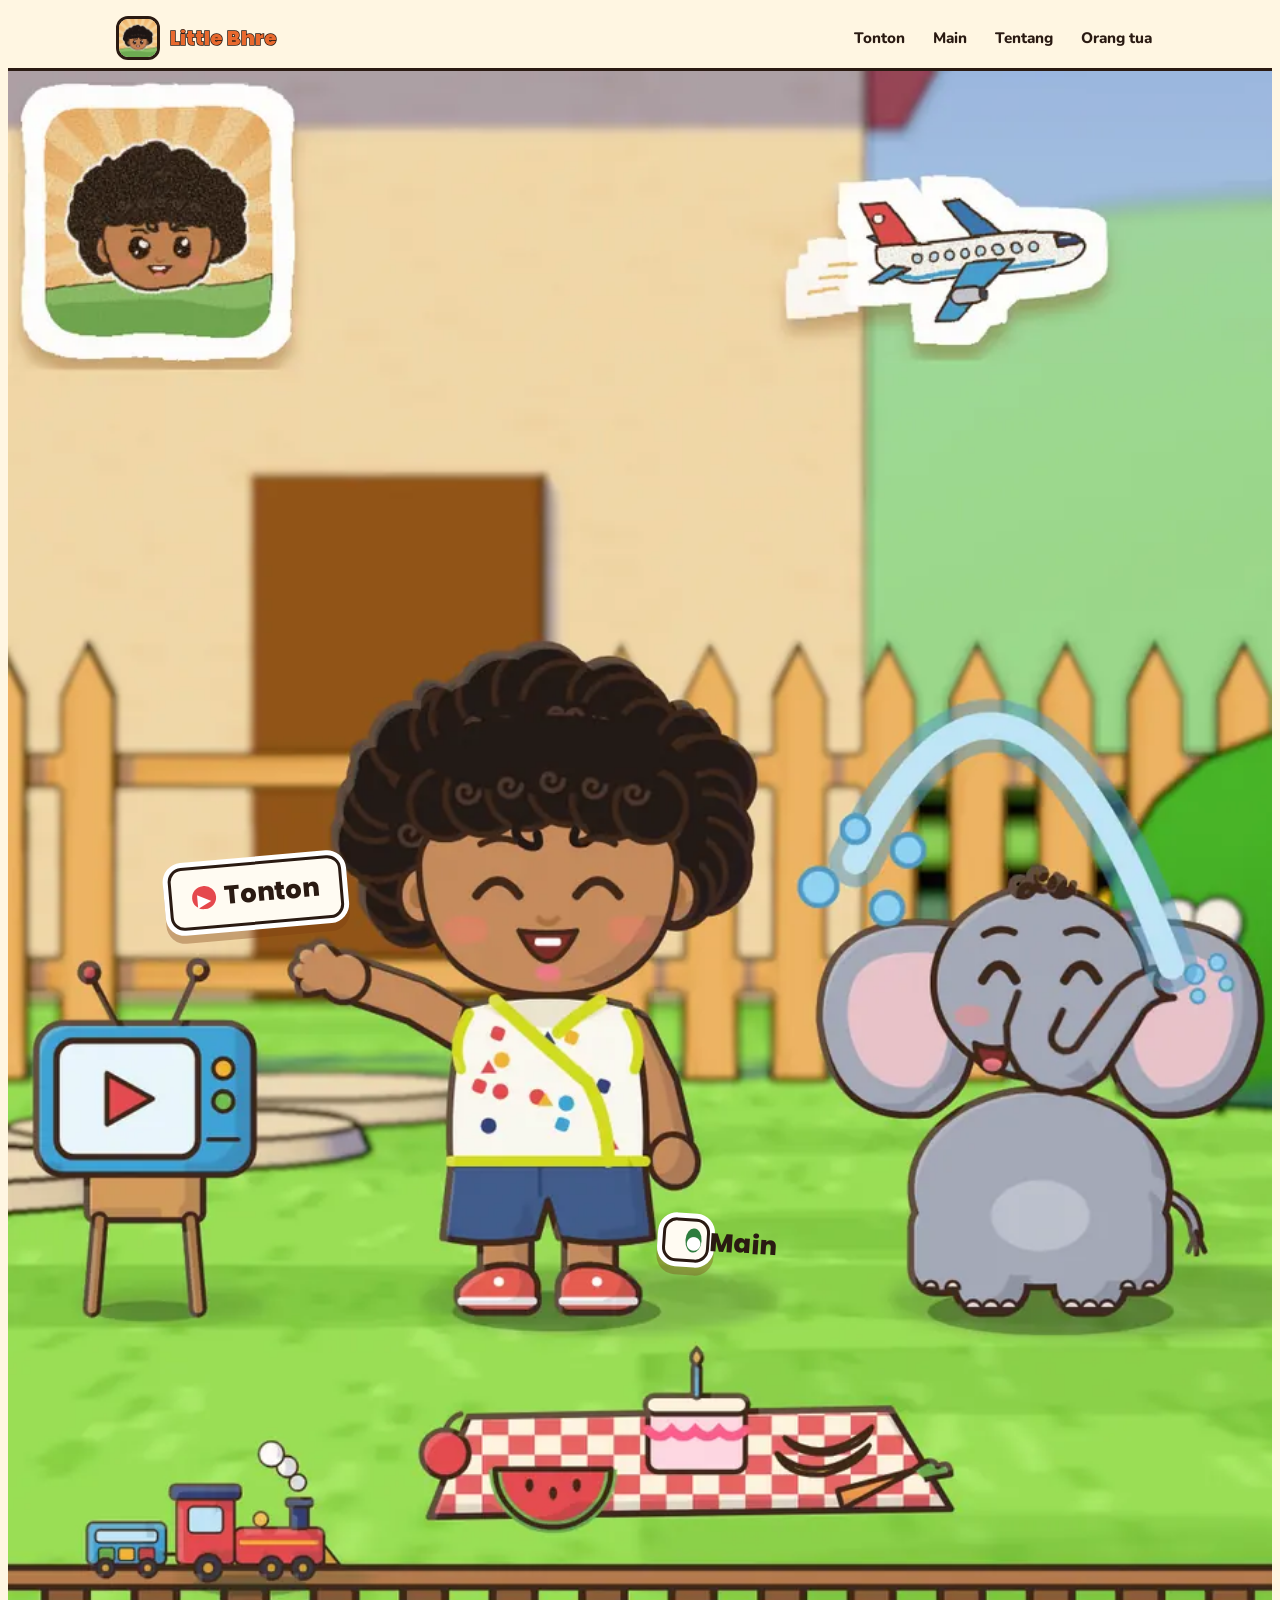
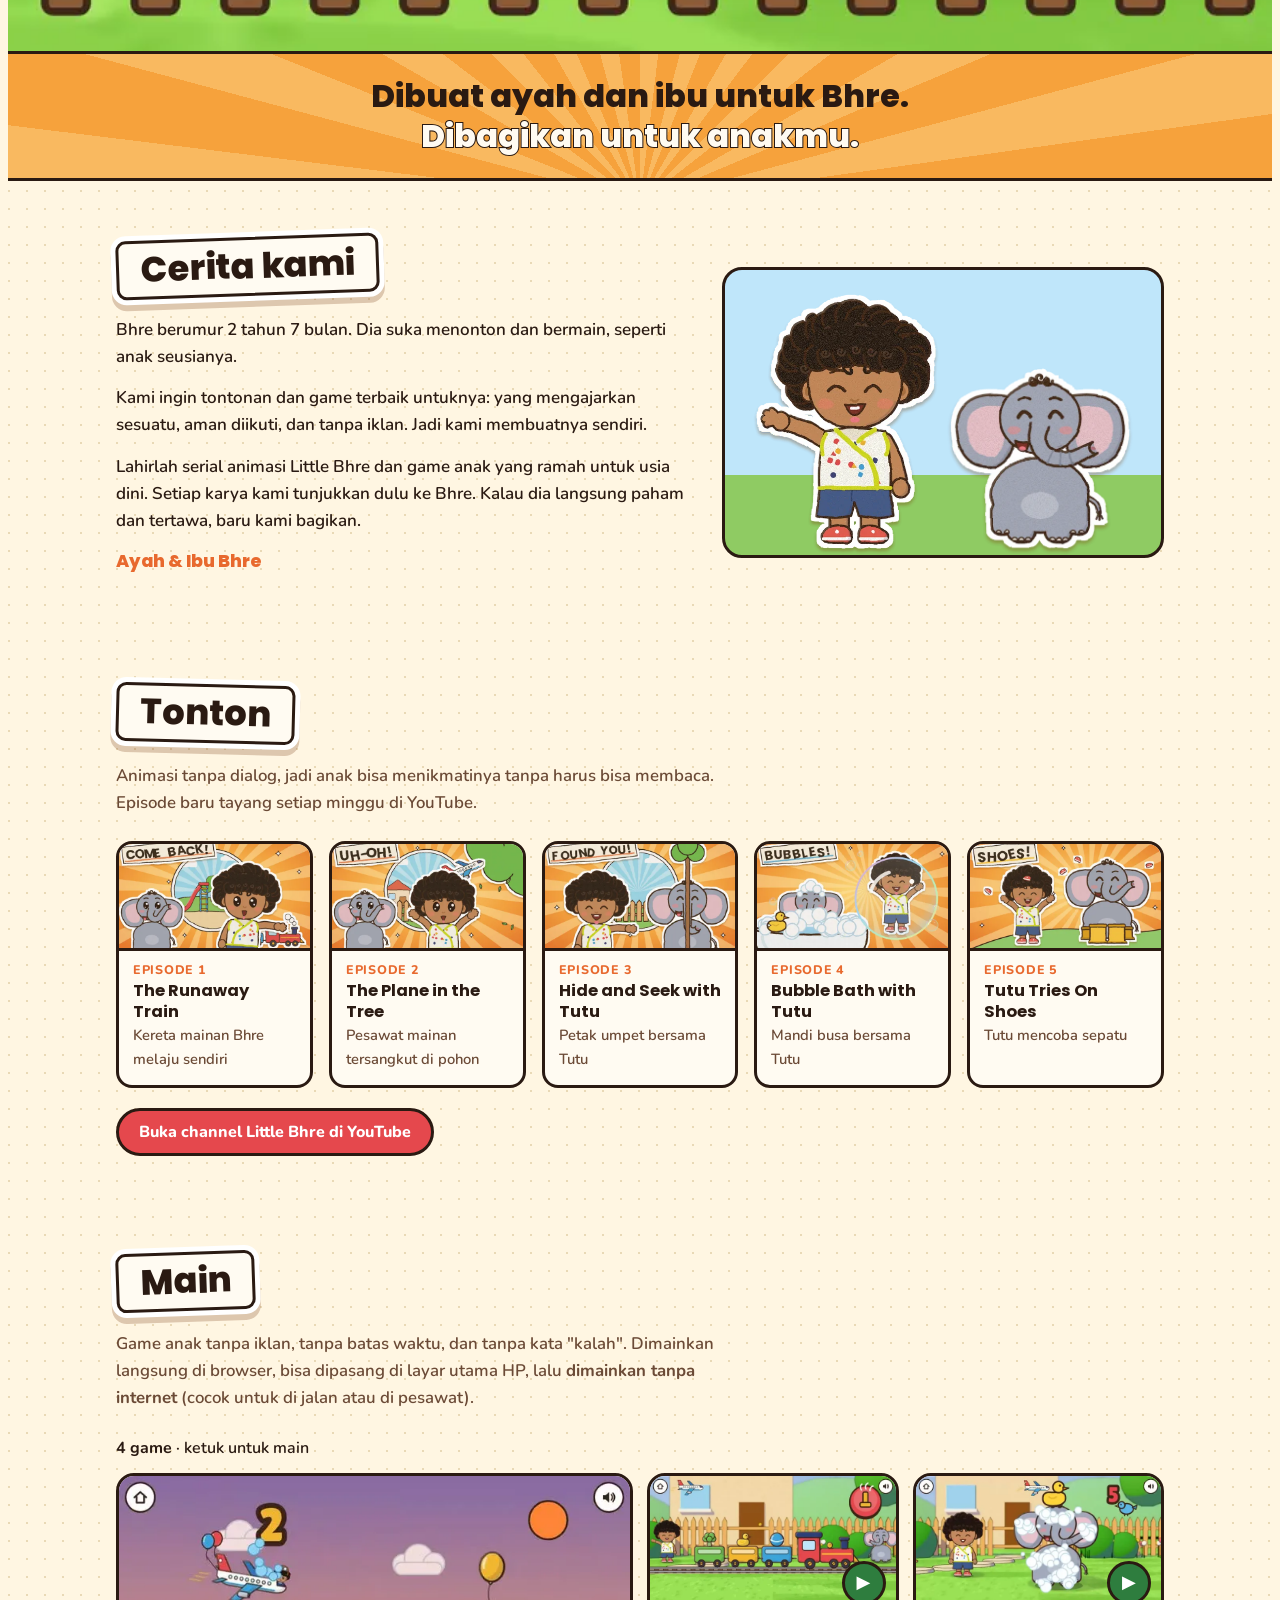
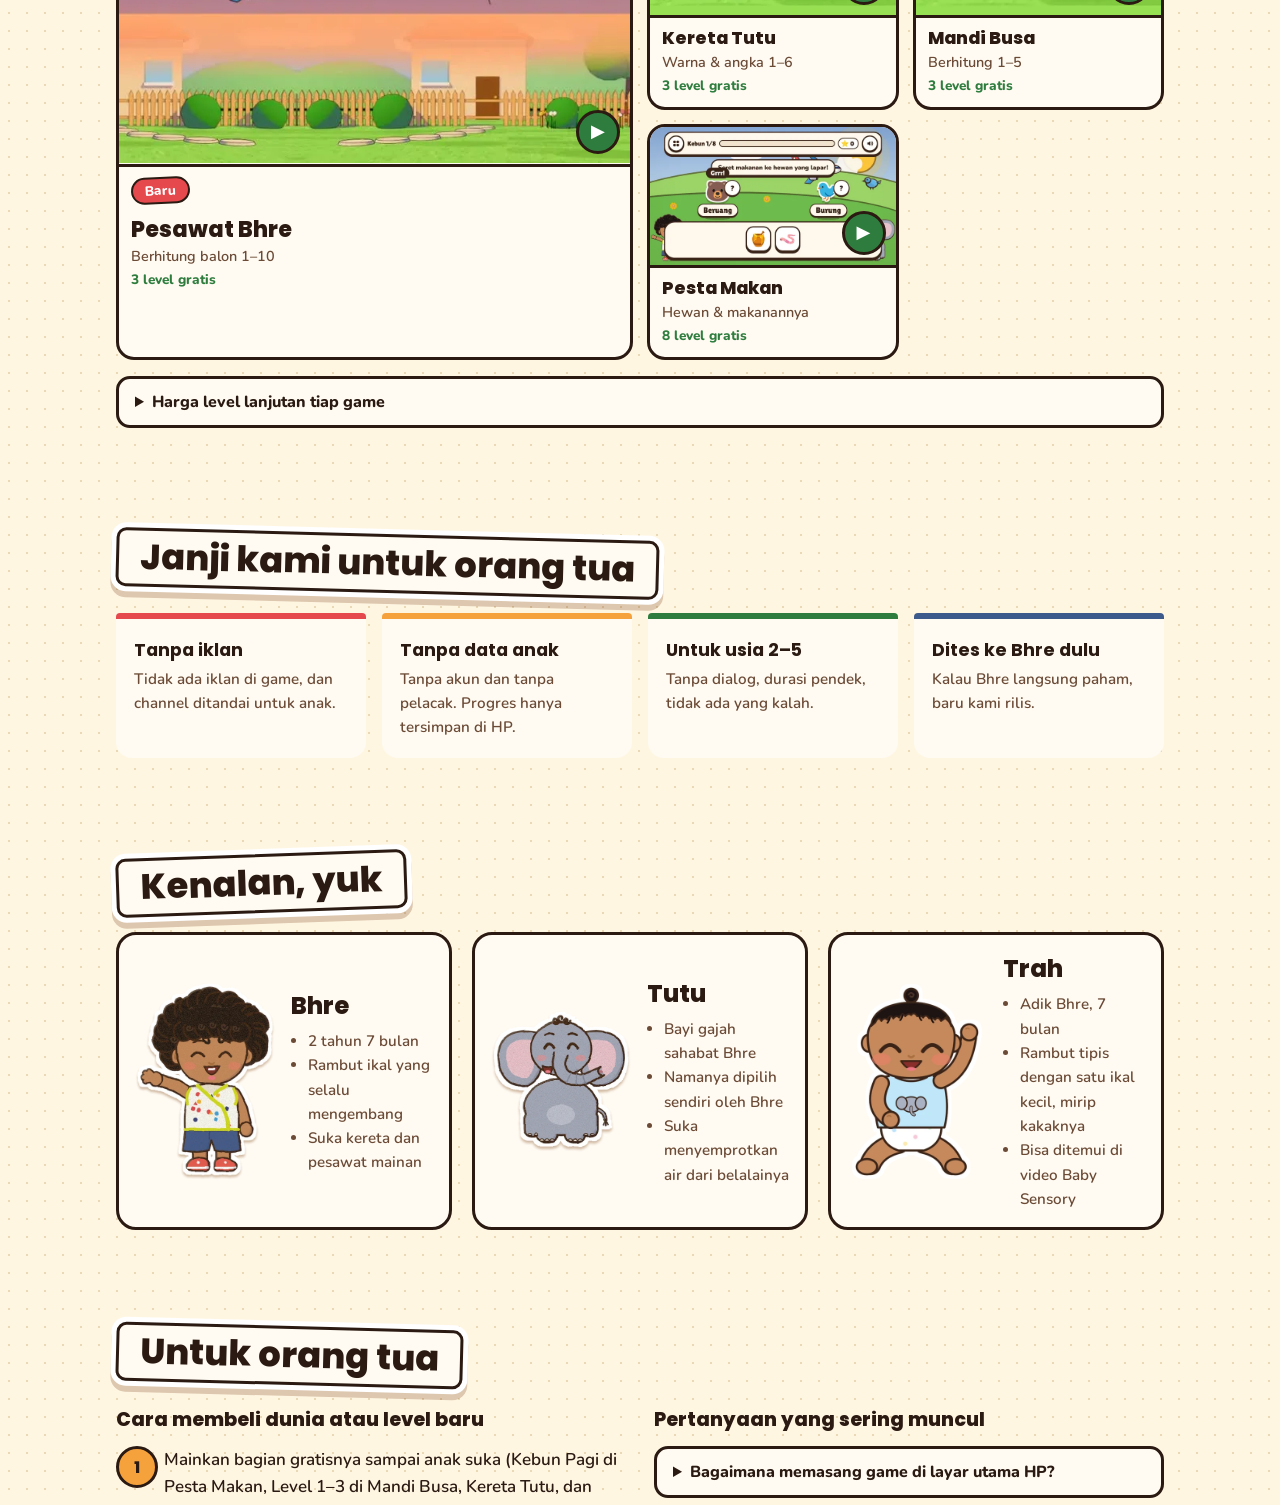
==== commit b219ec24: "Strip pasang di HP di semua game + pita pasang di beranda Co-Authored-By: Claude Opus 5.5 <noreply@a" ====
--- a/index.html
+++ b/index.html
@@ -139,6 +139,10 @@
 .game+.game{margin-top:26px}
 .game-art .pv{width:100%;margin-top:12px;border:3px solid var(--ink);border-radius:14px;background:#9fd27a;aspect-ratio:16/9;display:block}
 .new{display:inline-block;font:800 .85rem var(--body);background:#E5484D;color:#fff;border:2px solid var(--ink);border-radius:999px;padding:2px 12px;margin-bottom:10px;transform:rotate(-3deg)}
+.install{display:flex;gap:18px;align-items:flex-start;background:#E8F4FB;border:3px solid var(--ink);border-radius:24px;padding:20px;box-shadow:0 8px 0 rgba(122,58,16,.18)}
+.install .ic{font-size:2.6rem;line-height:1}
+.how{display:grid;grid-template-columns:repeat(3,1fr);gap:10px}.how div{background:var(--page);border:2px solid var(--ink);border-radius:14px;padding:10px 12px;display:flex;flex-direction:column;gap:4px;font-size:.95rem}
+@media (max-width:760px){.how{grid-template-columns:1fr}.install{flex-direction:column}}
 @media (max-width:760px){.game{grid-template-columns:1fr}}
 
 /* promise */
@@ -290,6 +294,18 @@
       </div>
     </div>
   </div></section>
+  <section id="pasang"><div class="wrap">
+    <div class="install">
+      <div class="ic">📲</div>
+      <div>
+        <h3 class="sub" style="margin:0 0 6px">Pasang game di HP, main tanpa internet</h3>
+        <p style="margin:0 0 10px">Semua game Little Bhre bisa dipasang seperti aplikasi. Setelah dipasang, ikonnya muncul di layar utama dan tetap bisa dimainkan di jalan atau di pesawat, tanpa internet.</p>
+        <div class="how"><div><b>Android</b><span>Buka game di <b>Chrome</b> → tekan <b>📲 Pasang</b> di bawah layar menu (atau ⋮ → Instal aplikasi).</span></div>
+          <div><b>iPhone</b><span>Buka game di <b>Safari</b> → <b>Bagikan</b> → <b>Tambahkan ke Layar Utama</b>.</span></div>
+          <div><b>Dari WhatsApp?</b><span>Buka dulu di Chrome/Safari (⋮ → Buka di browser), baru pasang.</span></div></div>
+      </div>
+    </div>
+  </div></section>
 </main>
 
 <footer><div class="wrap">
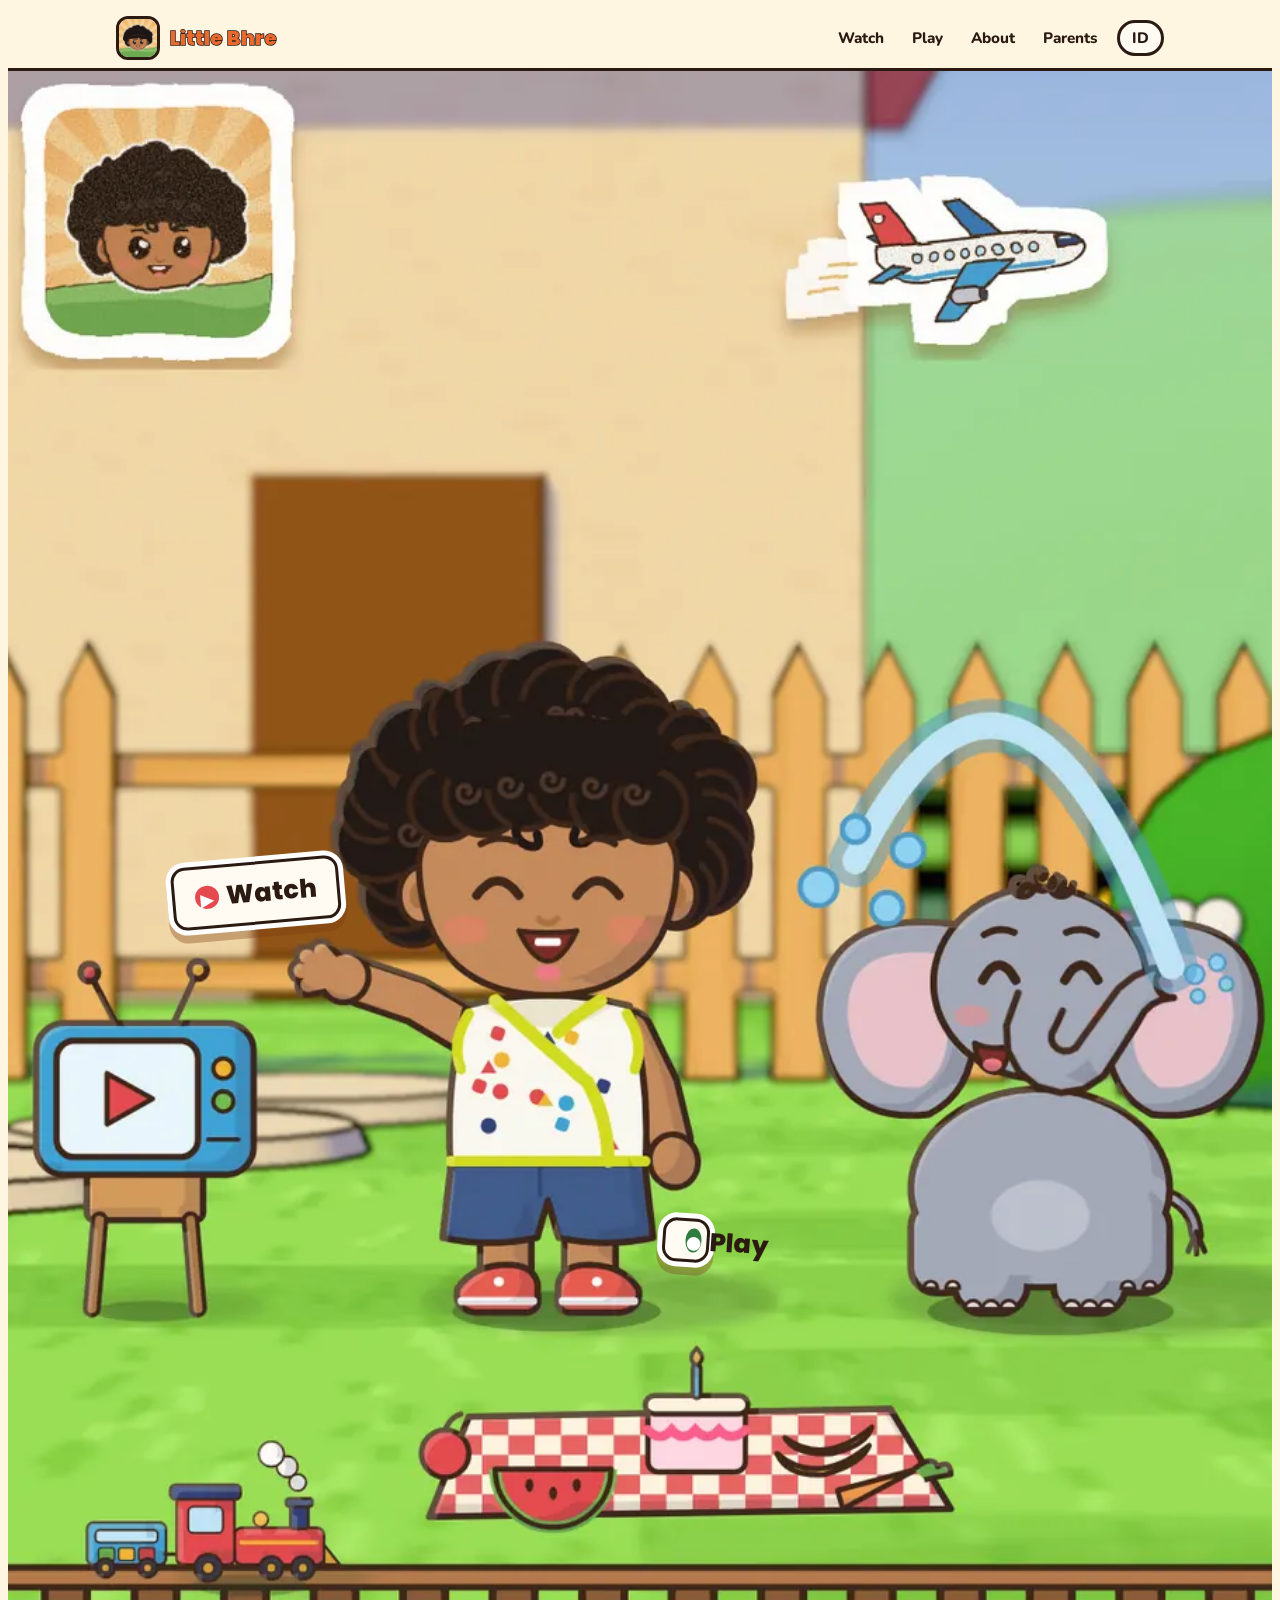
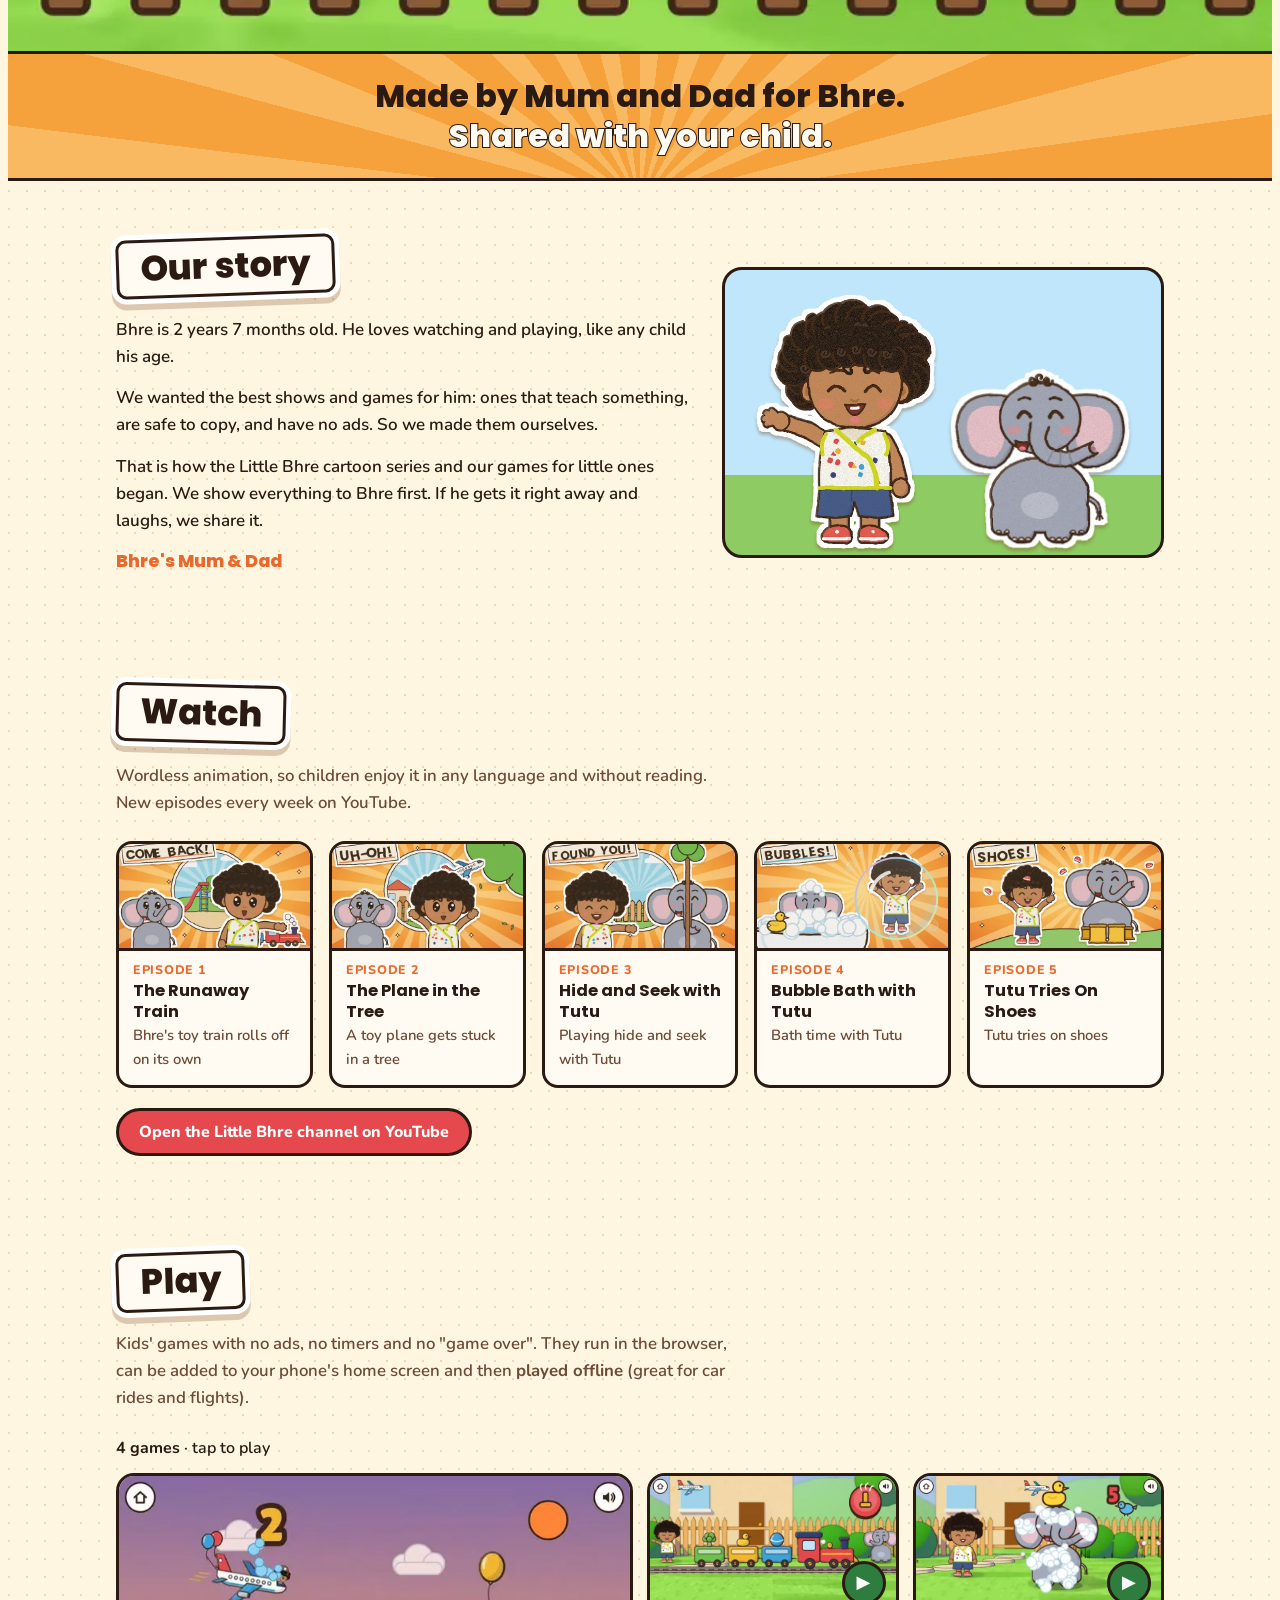
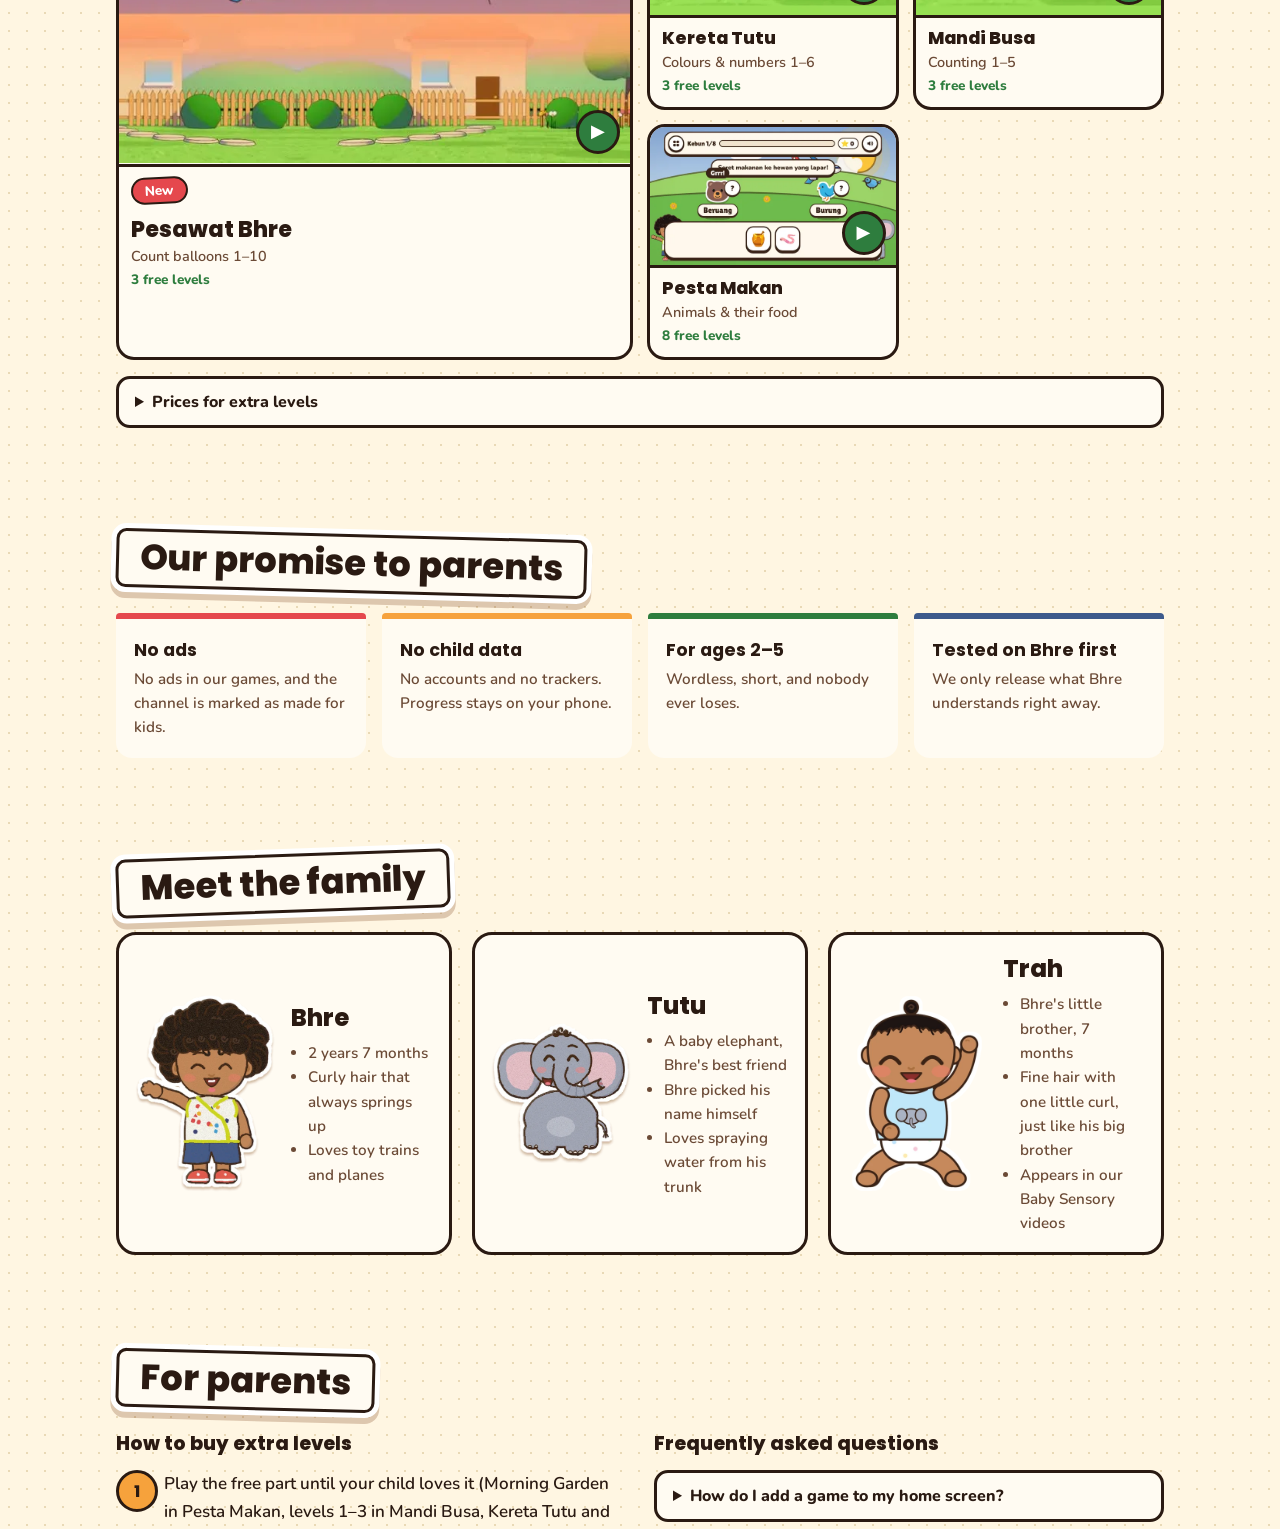
==== commit 465a2213: "Website dua bahasa: /en/, privasi Inggris, teks game ikut bahasa HP Co-Authored-By: Claude Opus 5.5 " ====
--- a/index.html
+++ b/index.html
@@ -12,6 +12,13 @@
 <meta property="og:url" content="https://littlebhre.com/">
 <meta property="og:type" content="website">
 <meta name="theme-color" content="#FFF6E2">
+<link rel="alternate" hreflang="id" href="https://littlebhre.com/">
+<link rel="alternate" hreflang="en" href="https://littlebhre.com/en/">
+<link rel="alternate" hreflang="x-default" href="https://littlebhre.com/en/">
+<script>/* bahasa: pilihan tersimpan > bahasa HP; non-Indonesia ke /en/ */
+(()=>{let k=null;try{k=localStorage.getItem("lb_lang")}catch(e){}
+ const id=(navigator.languages||[navigator.language||""]).some(l=>/^(id|ms|jv|su)/i.test(l));
+ if(k==="en"||(!k&&!id))location.replace("/en/"+location.hash)})();</script>
 <link rel="icon" href="/favicon.png">
 <link rel="apple-touch-icon" href="/apple-touch-icon.png">
 <link rel="preload" href="/assets/img/78f86405.webp" as="image" media="(min-width:641px)">
@@ -182,6 +189,7 @@
 footer .links{display:flex;gap:16px;flex-wrap:wrap}
 footer .links a{color:var(--paper);font-weight:800}
 footer small{display:block;width:100%;opacity:.7}
+nav a.lang{border:3px solid var(--ink);background:var(--page);padding:5px 12px;margin-left:4px}
 </style>
 </head>
 <body>
@@ -193,6 +201,7 @@
       <a href="#main">Main</a>
       <a class="hide-s" href="#tentang">Tentang</a>
       <a href="#orang-tua">Orang tua</a>
+      <a class="lang" href="/en/" hreflang="en" lang="en" data-lang="en" aria-label="English">EN</a>
     </nav>
   </div>
 </header>
@@ -331,4 +340,7 @@
  if(!("IntersectionObserver" in window)){v.play().catch(()=>{});return}
  new IntersectionObserver(es=>es.forEach(e=>e.isIntersecting?v.play().catch(()=>{}):v.pause()),{threshold:.4}).observe(v)})();
 </script>
+<script>
+document.querySelectorAll("a[data-lang]").forEach(a=>a.addEventListener("click",()=>{try{localStorage.setItem("lb_lang",a.dataset.lang)}catch(e){}}));
+</script>
 </body></html>
